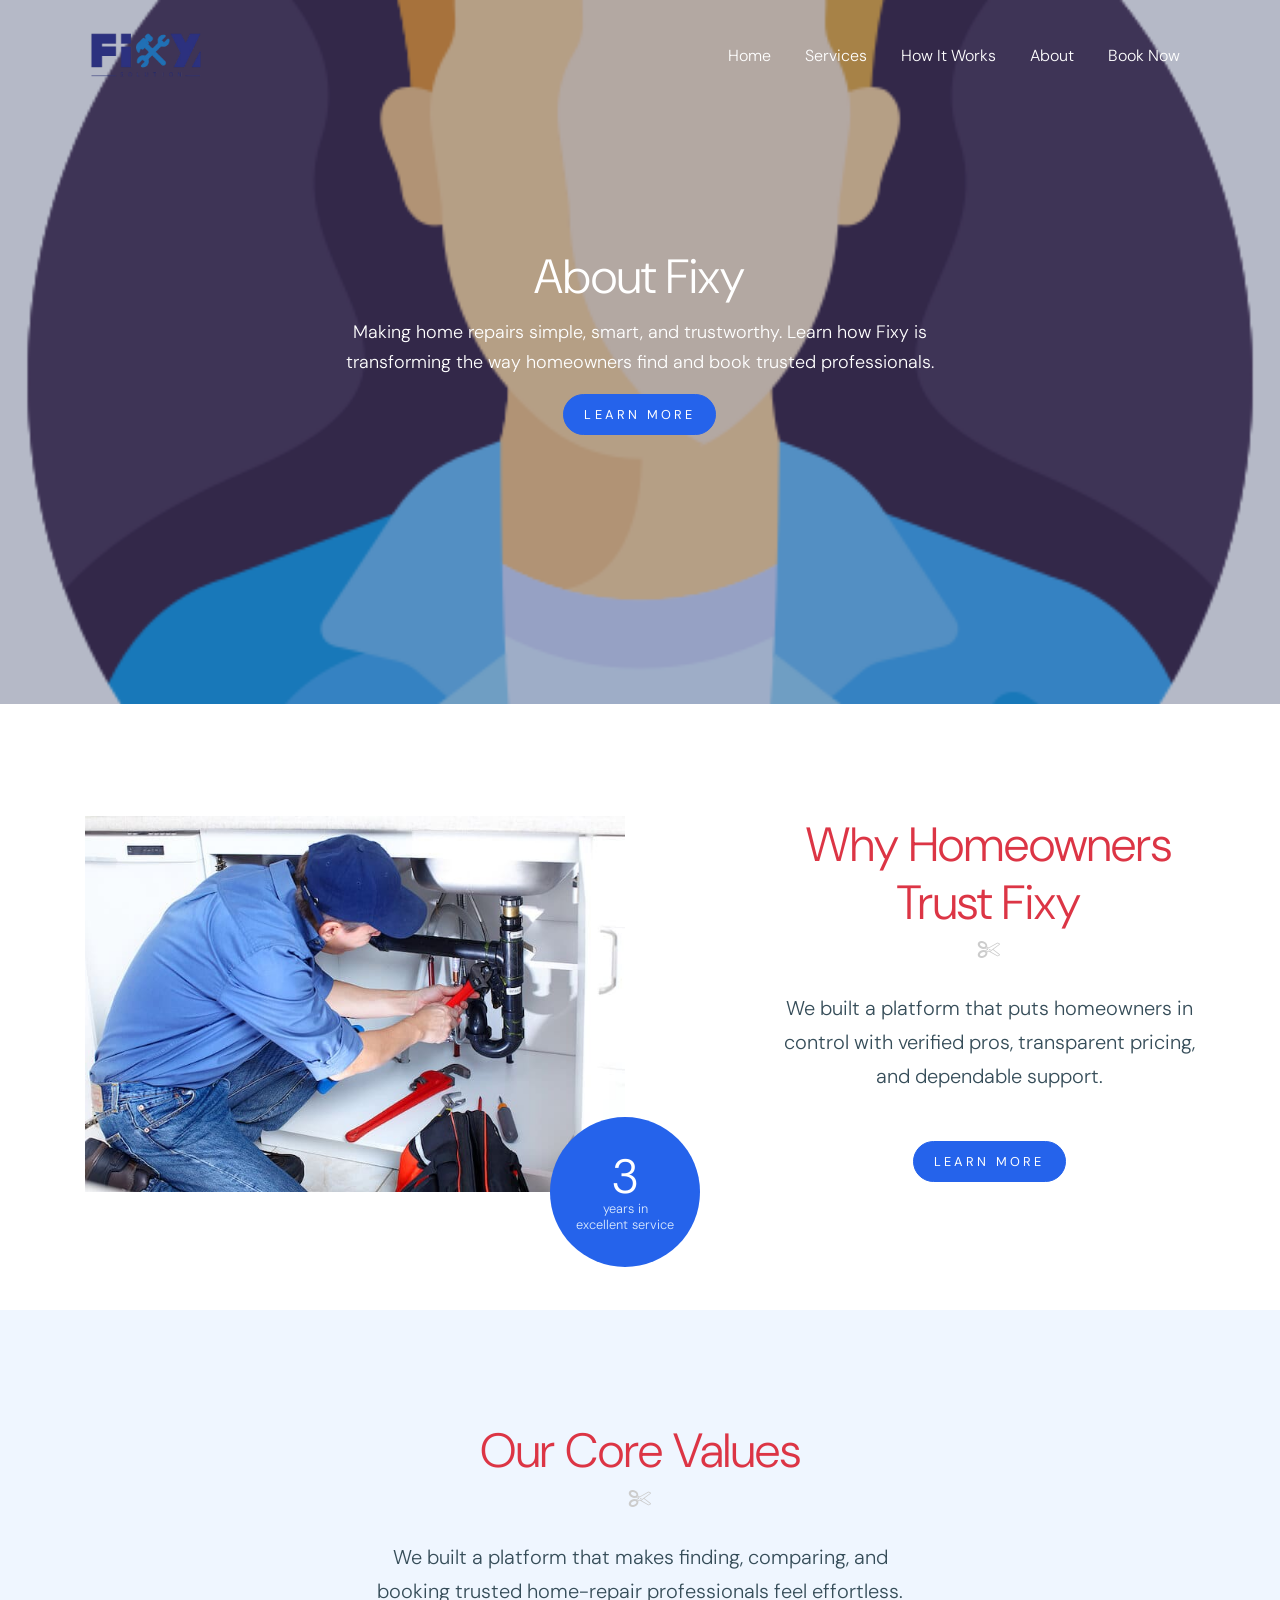
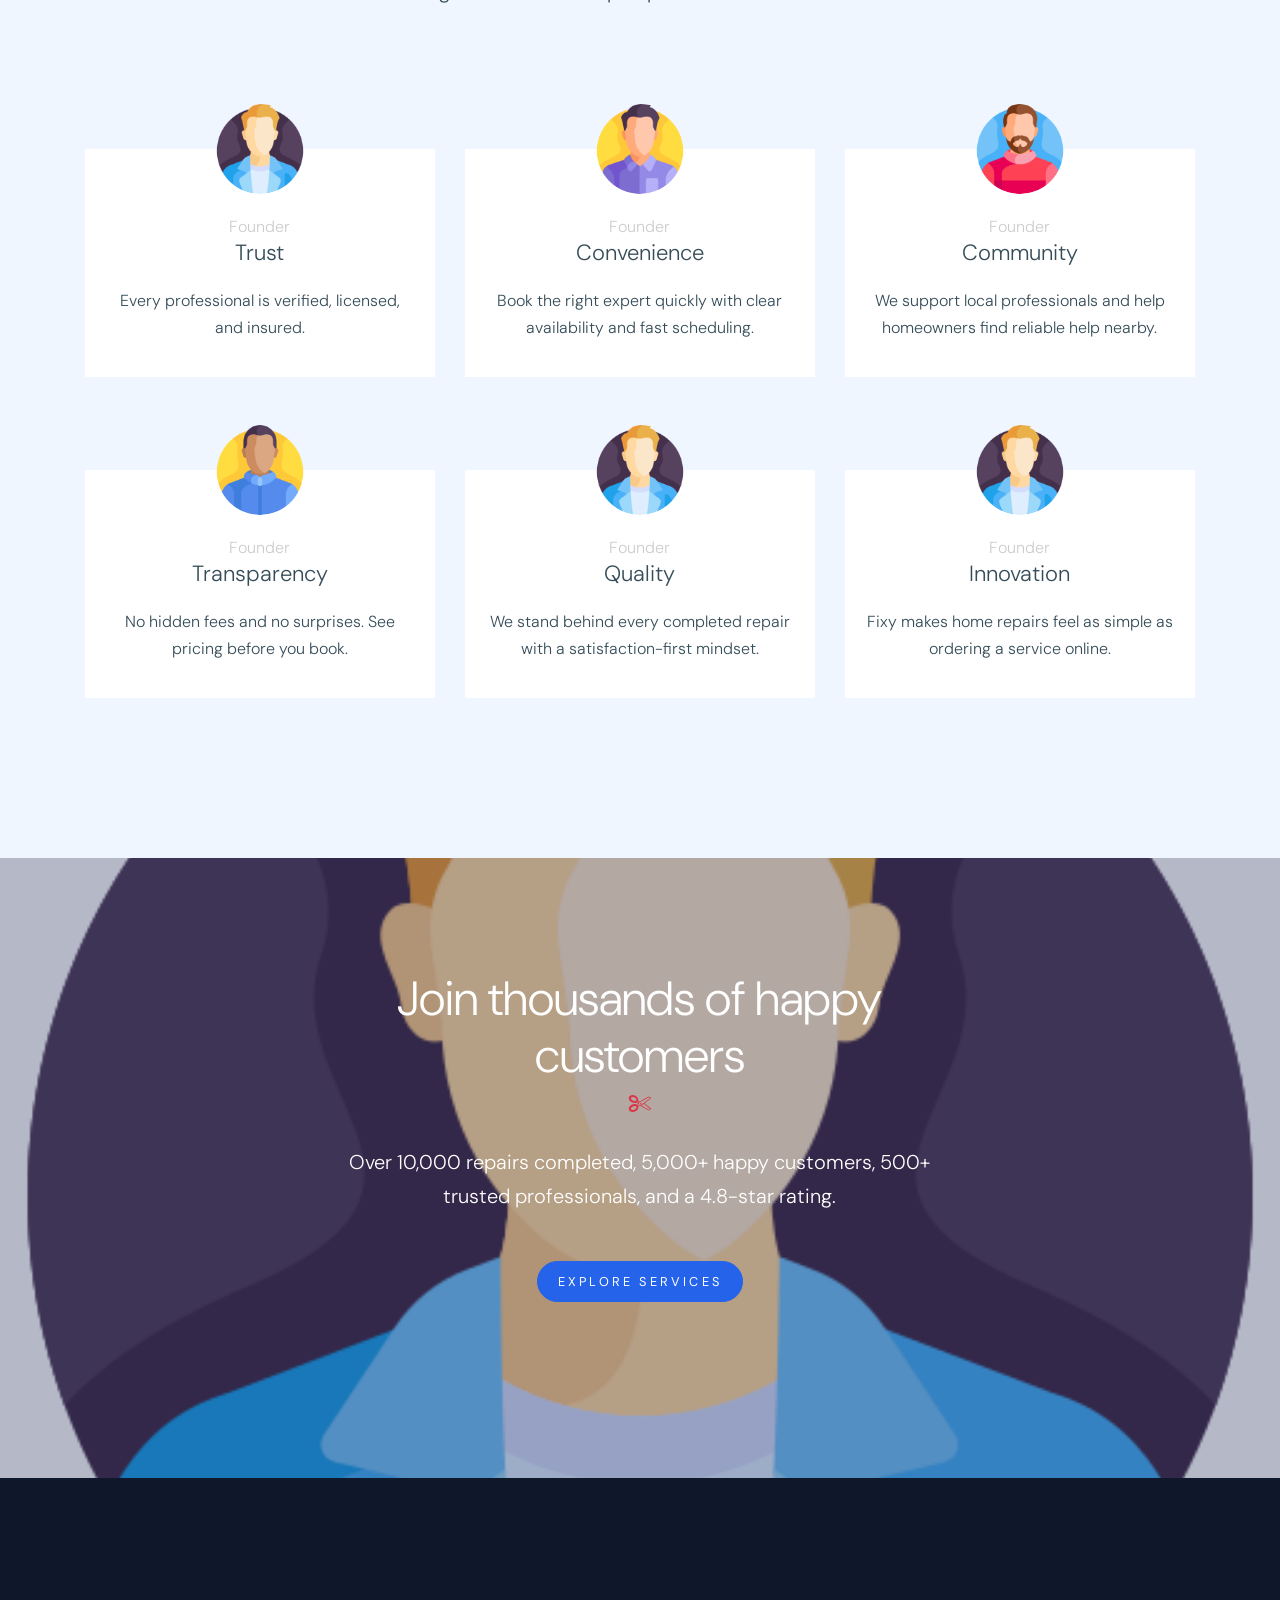
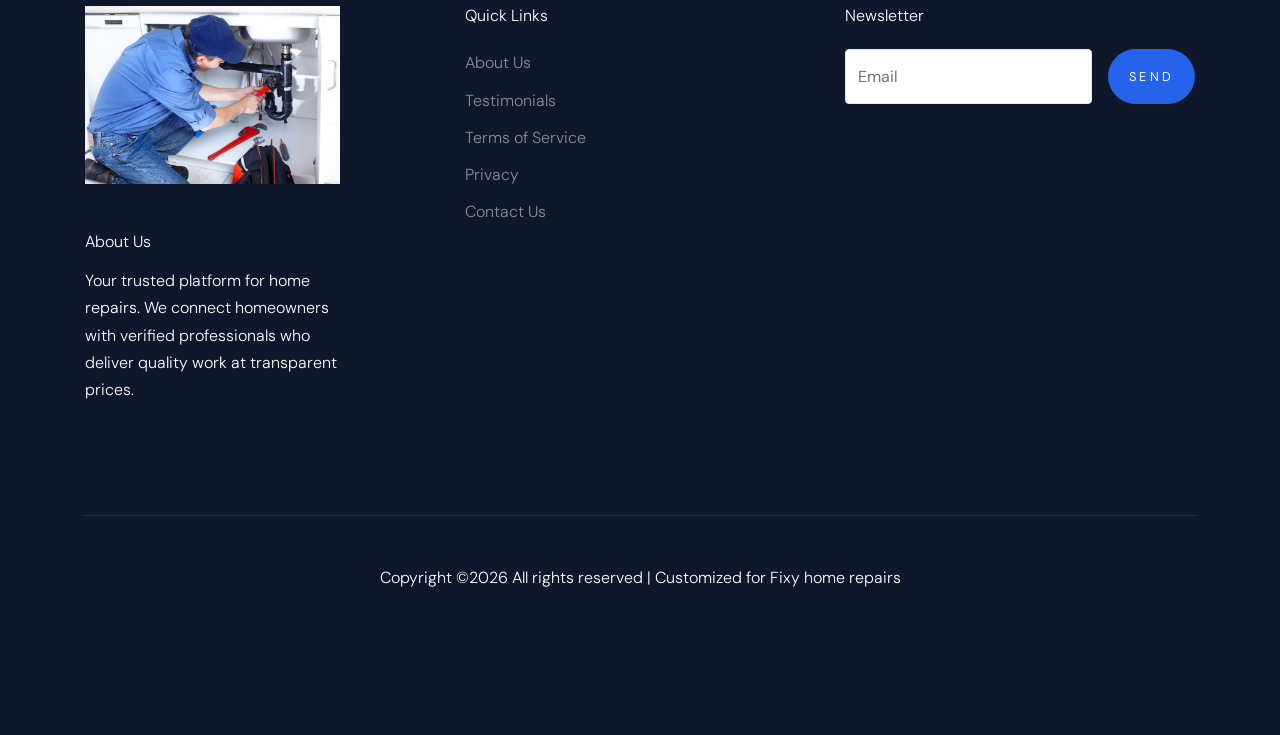
==== about.html @ fc1fbea9 "first commit" ====
<!doctype html>
<html lang="en">

  <head>
    <title>About Fixy | Home Repairs</title>
    <link rel="icon" type="image/png" href="images/favicon.png">
    <meta charset="utf-8">
    <meta name="viewport" content="width=device-width, initial-scale=1, shrink-to-fit=no">

    <link href="https://fonts.googleapis.com/css?family=DM+Sans:300,400,700&display=swap" rel="stylesheet">

    <link rel="stylesheet" href="fonts/icomoon/style.css">

    <link rel="stylesheet" href="css/bootstrap.min.css">
    <link rel="stylesheet" href="css/bootstrap-datepicker.css">
    <link rel="stylesheet" href="css/jquery.fancybox.min.css">
    <link rel="stylesheet" href="css/owl.carousel.min.css">
    <link rel="stylesheet" href="css/owl.theme.default.min.css">
    <link rel="stylesheet" href="fonts/flaticon/font/flaticon.css">
    <link rel="stylesheet" href="css/aos.css">

    <!-- MAIN CSS -->
    <link rel="stylesheet" href="css/style.css">

  
</head>

  <body data-spy="scroll" data-target=".site-navbar-target" data-offset="300">

    
    <div class="site-wrap" id="home-section">

      <div class="site-mobile-menu site-navbar-target">
        <div class="site-mobile-menu-header">
          <div class="site-mobile-menu-close mt-3">
            <span class="icon-close2 js-menu-toggle"></span>
          </div>
        </div>
        <div class="site-mobile-menu-body"></div>
      </div>



      <header class="site-navbar site-navbar-target" role="banner">

        <div class="container">
          <div class="row align-items-center position-relative">

            <div class="col-3 ">
              <div class="site-logo">
                <a href="index.html"><img src="images/fixy-logo.png" alt="Fixy Solution"></a>
              </div>
            </div>

            <div class="col-9  text-right">
              

              <span class="d-inline-block d-lg-none"><a href="#" class="text-white site-menu-toggle js-menu-toggle py-5 text-white"><span class="icon-menu h3 text-white"></span></a></span>

              

              <nav class="site-navigation text-right ml-auto d-none d-lg-block" role="navigation">
                <ul class="site-menu main-menu js-clone-nav ml-auto ">
<li><a href="index.html" class="nav-link">Home</a></li>
<li><a href="services.html" class="nav-link">Services</a></li>
<li><a href="how-it-works.html" class="nav-link">How It Works</a></li>
<li><a href="about.html" class="nav-link active">About</a></li>
<li><a href="contact.html" class="nav-link">Book Now</a></li>
</ul>
              </nav>
            </div>

            
          </div>
        </div>

      </header>

    <div class="ftco-blocks-cover-1">
      <div class="site-section-cover overlay" data-stellar-background-ratio="0.5" style="background-image: url('images/hero_1.jpg')">
        <div class="container">
          <div class="row align-items-center justify-content-center text-center">
            <div class="col-md-7">
              <h1 class="mb-3">About Fixy</h1>
              <p>Making home repairs simple, smart, and trustworthy. Learn how Fixy is transforming the way homeowners find and book trusted professionals.</p>
              <p><a href="#" class="btn btn-primary">Learn More</a></p>
            </div>
          </div>
        </div>
      </div>
    </div>

    <div class="site-section">
      <div class="container">
        <div class="row">
          <div class="col-lg-6 mb-5 mb-lg-0">
            <div class="img-years">
              <img src="images/img_1.jpg" alt="Image" class="img-fluid">
              <div class="year">
                <span>3 <span>years in <br>excellent service</span></span>
              </div>
            </div>

          </div>
          <div class="col-lg-5 ml-auto pl-lg-5 text-center">
            <h3 class="scissors text-center">Why Homeowners Trust Fixy</h3>
            <p class="mb-5 lead">We built a platform that puts homeowners in control with verified pros, transparent pricing, and dependable support.</p>
            <p><a href="#" class="btn btn-primary">Learn More</a></p>
          </div>
        </div>
      </div>
    </div>
    
    <div class="site-section bg-light">
      <div class="container">
        <div class="row justify-content-center text-center mb-5 section-2-title">
          <div class="col-md-6">
            <h3 class="scissors text-center">Our Core Values</h3>
            <p class="mb-5 lead">We built a platform that makes finding, comparing, and booking trusted home-repair professionals feel effortless.</p>
          </div>
        </div>
        <div class="row align-items-stretch">

          <div class="col-lg-4 col-md-6 mb-5">
            <div class="post-entry-1 h-100 person-1">
              
                <img src="images/person_1.jpg" alt="Image"
                 class="img-fluid">
            
              <div class="post-entry-1-contents">
                <span class="meta">Founder</span>
                <h2>Trust</h2>
                <p>Every professional is verified, licensed, and insured.</p>
              </div>
            </div>
          </div>
          <div class="col-lg-4 col-md-6 mb-5">
            <div class="post-entry-1 h-100 person-1">
              
                <img src="images/person_2.jpg" alt="Image"
                 class="img-fluid">
            
              <div class="post-entry-1-contents">
                <span class="meta">Founder</span>
                <h2>Convenience</h2>
                <p>Book the right expert quickly with clear availability and fast scheduling.</p>
              </div>
            </div>
          </div>

          <div class="col-lg-4 col-md-6 mb-5">
            <div class="post-entry-1 h-100 person-1">
              
                <img src="images/person_3.jpg" alt="Image"
                 class="img-fluid">
            
              <div class="post-entry-1-contents">
                <span class="meta">Founder</span>
                <h2>Community</h2>
                <p>We support local professionals and help homeowners find reliable help nearby.</p>
              </div>
            </div>
          </div>

          <div class="col-lg-4 col-md-6 mb-5">
            <div class="post-entry-1 h-100 person-1">
              
                <img src="images/person_4.jpg" alt="Image"
                 class="img-fluid">
            
              <div class="post-entry-1-contents">
                <span class="meta">Founder</span>
                <h2>Transparency</h2>
                <p>No hidden fees and no surprises. See pricing before you book.</p>
              </div>
            </div>
          </div>

          <div class="col-lg-4 col-md-6 mb-5">
            <div class="post-entry-1 h-100 person-1">
              
                <img src="images/person_5.jpg" alt="Image"
                 class="img-fluid">
            
              <div class="post-entry-1-contents">
                <span class="meta">Founder</span>
                <h2>Quality</h2>
                <p>We stand behind every completed repair with a satisfaction-first mindset.</p>
              </div>
            </div>
          </div>

          <div class="col-lg-4 col-md-6 mb-5">
            <div class="post-entry-1 h-100 person-1">
              
                <img src="images/person_1.jpg" alt="Image"
                 class="img-fluid">
            
              <div class="post-entry-1-contents">
                <span class="meta">Founder</span>
                <h2>Innovation</h2>
                <p>Fixy makes home repairs feel as simple as ordering a service online.</p>
              </div>
            </div>
          </div>


        </div>
      </div>
    </div>


    

    <div class="site-section section-3" data-stellar-background-ratio="0.5" style="background-image: url('images/hero_1.jpg');">
      <div class="container">
        <div class="row justify-content-center text-center">
          <div class="col-7 text-center mb-5">
            <h2 class="text-white scissors primary-color-icon text-center">Join thousands of happy customers</h2>
            <p class="lead text-white mb-5">Over 10,000 repairs completed, 5,000+ happy customers, 500+ trusted professionals, and a 4.8-star rating.</p>
            <p><a href="#" class="btn btn-primary">Explore Services</a></p>
          </div>
        </div>
      </div>
    </div>

    

    <footer class="site-footer">
      <div class="container">
        <div class="row">
          <div class="col-lg-3">
            <img src="images/img_1.jpg" alt="Image" class="img-fluid mb-5">
            <h2 class="footer-heading mb-3">About Us</h2>
                <p>Your trusted platform for home repairs. We connect homeowners with verified professionals who deliver quality work at transparent prices. </p>
          </div>
          <div class="col-lg-8 ml-auto">
            <div class="row">
              <div class="col-lg-6 ml-auto">
                <h2 class="footer-heading mb-4">Quick Links</h2>
                <ul class="list-unstyled">
                  <li><a href="#">About Us</a></li>
                  <li><a href="#">Testimonials</a></li>
                  <li><a href="#">Terms of Service</a></li>
                  <li><a href="#">Privacy</a></li>
                  <li><a href="#">Contact Us</a></li>
                </ul>
              </div>
              <div class="col-lg-6">
                <h2 class="footer-heading mb-4">Newsletter</h2>
                <form action="#" class="d-flex" class="subscribe">
                  <input type="text" class="form-control mr-3" placeholder="Email">
                  <input type="submit" value="Send" class="btn btn-primary">
                </form>
              </div>
              
            </div>
          </div>
        </div>
        <div class="row pt-5 mt-5 text-center">
          <div class="col-md-12">
            <div class="border-top pt-5">
              <p>
            <!-- Link back to Colorlib can't be removed. Template is licensed under CC BY 3.0. -->
            Copyright &copy;<script>document.write(new Date().getFullYear());</script> All rights reserved | Customized for Fixy home repairs
            <!-- Link back to Colorlib can't be removed. Template is licensed under CC BY 3.0. -->
            </p>
            </div>
          </div>

        </div>
      </div>
    </footer>

    </div>

    <script src="js/jquery-3.3.1.min.js"></script>
    <script src="js/jquery-migrate-3.0.0.js"></script>
    <script src="js/popper.min.js"></script>
    <script src="js/bootstrap.min.js"></script>
    <script src="js/owl.carousel.min.js"></script>
    <script src="js/jquery.sticky.js"></script>
    <script src="js/jquery.waypoints.min.js"></script>
    <script src="js/jquery.animateNumber.min.js"></script>
    <script src="js/jquery.fancybox.min.js"></script>
    <script src="js/jquery.stellar.min.js"></script>
    <script src="js/jquery.easing.1.3.js"></script>
    <script src="js/bootstrap-datepicker.min.js"></script>
    <script src="js/aos.js"></script>

    <script src="js/main.js"></script>

  </body>

</html>
---- fonts/icomoon/style.css ----
@font-face {
  font-family: 'icomoon';
  src:  url('fonts/icomoon.eot?10si43');
  src:  url('fonts/icomoon.eot?10si43#iefix') format('embedded-opentype'),
    url('fonts/icomoon.ttf?10si43') format('truetype'),
    url('fonts/icomoon.woff?10si43') format('woff'),
    url('fonts/icomoon.svg?10si43#icomoon') format('svg');
  font-weight: normal;
  font-style: normal;
}

[class^="icon-"], [class*=" icon-"] {
  /* use !important to prevent issues with browser extensions that change fonts */
  font-family: 'icomoon' !important;
  speak: none;
  font-style: normal;
  font-weight: normal;
  font-variant: normal;
  text-transform: none;
  line-height: 1;

  /* Better Font Rendering =========== */
  -webkit-font-smoothing: antialiased;
  -moz-osx-font-smoothing: grayscale;
}

.icon-asterisk:before {
  content: "\f069";
}
.icon-plus:before {
  content: "\f067";
}
.icon-question:before {
  content: "\f128";
}
.icon-minus:before {
  content: "\f068";
}
.icon-glass:before {
  content: "\f000";
}
.icon-music:before {
  content: "\f001";
}
.icon-search:before {
  content: "\f002";
}
.icon-envelope-o:before {
  content: "\f003";
}
.icon-heart:before {
  content: "\f004";
}
.icon-star:before {
  content: "\f005";
}
.icon-star-o:before {
  content: "\f006";
}
.icon-user:before {
  content: "\f007";
}
.icon-film:before {
  content: "\f008";
}
.icon-th-large:before {
  content: "\f009";
}
.icon-th:before {
  content: "\f00a";
}
.icon-th-list:before {
  content: "\f00b";
}
.icon-check:before {
  content: "\f00c";
}
.icon-close:before {
  content: "\f00d";
}
.icon-remove:before {
  content: "\f00d";
}
.icon-times:before {
  content: "\f00d";
}
.icon-search-plus:before {
  content: "\f00e";
}
.icon-search-minus:before {
  content: "\f010";
}
.icon-power-off:before {
  content: "\f011";
}
.icon-signal:before {
  content: "\f012";
}
.icon-cog:before {
  content: "\f013";
}
.icon-gear:before {
  content: "\f013";
}
.icon-trash-o:before {
  content: "\f014";
}
.icon-home:before {
  content: "\f015";
}
.icon-file-o:before {
  content: "\f016";
}
.icon-clock-o:before {
  content: "\f017";
}
.icon-road:before {
  content: "\f018";
}
.icon-download:before {
  content: "\f019";
}
.icon-arrow-circle-o-down:before {
  content: "\f01a";
}
.icon-arrow-circle-o-up:before {
  content: "\f01b";
}
.icon-inbox:before {
  content: "\f01c";
}
.icon-play-circle-o:before {
  content: "\f01d";
}
.icon-repeat:before {
  content: "\f01e";
}
.icon-rotate-right:before {
  content: "\f01e";
}
.icon-refresh:before {
  content: "\f021";
}
.icon-list-alt:before {
  content: "\f022";
}
.icon-lock:before {
  content: "\f023";
}
.icon-flag:before {
  content: "\f024";
}
.icon-headphones:before {
  content: "\f025";
}
.icon-volume-off:before {
  content: "\f026";
}
.icon-volume-down:before {
  content: "\f027";
}
.icon-volume-up:before {
  content: "\f028";
}
.icon-qrcode:before {
  content: "\f029";
}
.icon-barcode:before {
  content: "\f02a";
}
.icon-tag:before {
  content: "\f02b";
}
.icon-tags:before {
  content: "\f02c";
}
.icon-book:before {
  content: "\f02d";
}
.icon-bookmark:before {
  content: "\f02e";
}
.icon-print:before {
  content: "\f02f";
}
.icon-camera:before {
  content: "\f030";
}
.icon-font:before {
  content: "\f031";
}
.icon-bold:before {
  content: "\f032";
}
.icon-italic:before {
  content: "\f033";
}
.icon-text-height:before {
  content: "\f034";
}
.icon-text-width:before {
  content: "\f035";
}
.icon-align-left:before {
  content: "\f036";
}
.icon-align-center:before {
  content: "\f037";
}
.icon-align-right:before {
  content: "\f038";
}
.icon-align-justify:before {
  content: "\f039";
}
.icon-list:before {
  content: "\f03a";
}
.icon-dedent:before {
  content: "\f03b";
}
.icon-outdent:before {
  content: "\f03b";
}
.icon-indent:before {
  content: "\f03c";
}
.icon-video-camera:before {
  content: "\f03d";
}
.icon-image:before {
  content: "\f03e";
}
.icon-photo:before {
  content: "\f03e";
}
.icon-picture-o:before {
  content: "\f03e";
}
.icon-pencil:before {
  content: "\f040";
}
.icon-map-marker:before {
  content: "\f041";
}
.icon-adjust:before {
  content: "\f042";
}
.icon-tint:before {
  content: "\f043";
}
.icon-edit:before {
  content: "\f044";
}
.icon-pencil-square-o:before {
  content: "\f044";
}
.icon-share-square-o:before {
  content: "\f045";
}
.icon-check-square-o:before {
  content: "\f046";
}
.icon-arrows:before {
  content: "\f047";
}
.icon-step-backward:before {
  content: "\f048";
}
.icon-fast-backward:before {
  content: "\f049";
}
.icon-backward:before {
  content: "\f04a";
}
.icon-play:before {
  content: "\f04b";
}
.icon-pause:before {
  content: "\f04c";
}
.icon-stop:before {
  content: "\f04d";
}
.icon-forward:before {
  content: "\f04e";
}
.icon-fast-forward:before {
  content: "\f050";
}
.icon-step-forward:before {
  content: "\f051";
}
.icon-eject:before {
  content: "\f052";
}
.icon-chevron-left:before {
  content: "\f053";
}
.icon-chevron-right:before {
  content: "\f054";
}
.icon-plus-circle:before {
  content: "\f055";
}
.icon-minus-circle:before {
  content: "\f056";
}
.icon-times-circle:before {
  content: "\f057";
}
.icon-check-circle:before {
  content: "\f058";
}
.icon-question-circle:before {
  content: "\f059";
}
.icon-info-circle:before {
  content: "\f05a";
}
.icon-crosshairs:before {
  content: "\f05b";
}
.icon-times-circle-o:before {
  content: "\f05c";
}
.icon-check-circle-o:before {
  content: "\f05d";
}
.icon-ban:before {
  content: "\f05e";
}
.icon-arrow-left:before {
  content: "\f060";
}
.icon-arrow-right:before {
  content: "\f061";
}
.icon-arrow-up:before {
  content: "\f062";
}
.icon-arrow-down:before {
  content: "\f063";
}
.icon-mail-forward:before {
  content: "\f064";
}
.icon-share:before {
  content: "\f064";
}
.icon-expand:before {
  content: "\f065";
}
.icon-compress:before {
  content: "\f066";
}
.icon-exclamation-circle:before {
  content: "\f06a";
}
.icon-gift:before {
  content: "\f06b";
}
.icon-leaf:before {
  content: "\f06c";
}
.icon-fire:before {
  content: "\f06d";
}
.icon-eye:before {
  content: "\f06e";
}
.icon-eye-slash:before {
  content: "\f070";
}
.icon-exclamation-triangle:before {
  content: "\f071";
}
.icon-warning:before {
  content: "\f071";
}
.icon-plane:before {
  content: "\f072";
}
.icon-calendar:before {
  content: "\f073";
}
.icon-random:before {
  content: "\f074";
}
.icon-comment:before {
  content: "\f075";
}
.icon-magnet:before {
  content: "\f076";
}
.icon-chevron-up:before {
  content: "\f077";
}
.icon-chevron-down:before {
  content: "\f078";
}
.icon-retweet:before {
  content: "\f079";
}
.icon-shopping-cart:before {
  content: "\f07a";
}
.icon-folder:before {
  content: "\f07b";
}
.icon-folder-open:before {
  content: "\f07c";
}
.icon-arrows-v:before {
  content: "\f07d";
}
.icon-arrows-h:before {
  content: "\f07e";
}
.icon-bar-chart:before {
  content: "\f080";
}
.icon-bar-chart-o:before {
  content: "\f080";
}
.icon-twitter-square:before {
  content: "\f081";
}
.icon-facebook-square:before {
  content: "\f082";
}
.icon-camera-retro:before {
  content: "\f083";
}
.icon-key:before {
  content: "\f084";
}
.icon-cogs:before {
  content: "\f085";
}
.icon-gears:before {
  content: "\f085";
}
.icon-comments:before {
  content: "\f086";
}
.icon-thumbs-o-up:before {
  content: "\f087";
}
.icon-thumbs-o-down:before {
  content: "\f088";
}
.icon-star-half:before {
  content: "\f089";
}
.icon-heart-o:before {
  content: "\f08a";
}
.icon-sign-out:before {
  content: "\f08b";
}
.icon-linkedin-square:before {
  content: "\f08c";
}
.icon-thumb-tack:before {
  content: "\f08d";
}
.icon-external-link:before {
  content: "\f08e";
}
.icon-sign-in:before {
  content: "\f090";
}
.icon-trophy:before {
  content: "\f091";
}
.icon-github-square:before {
  content: "\f092";
}
.icon-upload:before {
  content: "\f093";
}
.icon-lemon-o:before {
  content: "\f094";
}
.icon-phone:before {
  content: "\f095";
}
.icon-square-o:before {
  content: "\f096";
}
.icon-bookmark-o:before {
  content: "\f097";
}
.icon-phone-square:before {
  content: "\f098";
}
.icon-twitter:before {
  content: "\f099";
}
.icon-facebook:before {
  content: "\f09a";
}
.icon-facebook-f:before {
  content: "\f09a";
}
.icon-github:before {
  content: "\f09b";
}
.icon-unlock:before {
  content: "\f09c";
}
.icon-credit-card:before {
  content: "\f09d";
}
.icon-feed:before {
  content: "\f09e";
}
.icon-rss:before {
  content: "\f09e";
}
.icon-hdd-o:before {
  content: "\f0a0";
}
.icon-bullhorn:before {
  content: "\f0a1";
}
.icon-bell-o:before {
  content: "\f0a2";
}
.icon-certificate:before {
  content: "\f0a3";
}
.icon-hand-o-right:before {
  content: "\f0a4";
}
.icon-hand-o-left:before {
  content: "\f0a5";
}
.icon-hand-o-up:before {
  content: "\f0a6";
}
.icon-hand-o-down:before {
  content: "\f0a7";
}
.icon-arrow-circle-left:before {
  content: "\f0a8";
}
.icon-arrow-circle-right:before {
  content: "\f0a9";
}
.icon-arrow-circle-up:before {
  content: "\f0aa";
}
.icon-arrow-circle-down:before {
  content: "\f0ab";
}
.icon-globe:before {
  content: "\f0ac";
}
.icon-wrench:before {
  content: "\f0ad";
}
.icon-tasks:before {
  content: "\f0ae";
}
.icon-filter:before {
  content: "\f0b0";
}
.icon-briefcase:before {
  content: "\f0b1";
}
.icon-arrows-alt:before {
  content: "\f0b2";
}
.icon-group:before {
  content: "\f0c0";
}
.icon-users:before {
  content: "\f0c0";
}
.icon-chain:before {
  content: "\f0c1";
}
.icon-link:before {
  content: "\f0c1";
}
.icon-cloud:before {
  content: "\f0c2";
}
.icon-flask:before {
  content: "\f0c3";
}
.icon-cut:before {
  content: "\f0c4";
}
.icon-scissors:before {
  content: "\f0c4";
}
.icon-copy:before {
  content: "\f0c5";
}
.icon-files-o:before {
  content: "\f0c5";
}
.icon-paperclip:before {
  content: "\f0c6";
}
.icon-floppy-o:before {
  content: "\f0c7";
}
.icon-save:before {
  content: "\f0c7";
}
.icon-square:before {
  content: "\f0c8";
}
.icon-bars:before {
  content: "\f0c9";
}
.icon-navicon:before {
  content: "\f0c9";
}
.icon-reorder:before {
  content: "\f0c9";
}
.icon-list-ul:before {
  content: "\f0ca";
}
.icon-list-ol:before {
  content: "\f0cb";
}
.icon-strikethrough:before {
  content: "\f0cc";
}
.icon-underline:before {
  content: "\f0cd";
}
.icon-table:before {
  content: "\f0ce";
}
.icon-magic:before {
  content: "\f0d0";
}
.icon-truck:before {
  content: "\f0d1";
}
.icon-pinterest:before {
  content: "\f0d2";
}
.icon-pinterest-square:before {
  content: "\f0d3";
}
.icon-google-plus-square:before {
  content: "\f0d4";
}
.icon-google-plus:before {
  content: "\f0d5";
}
.icon-money:before {
  content: "\f0d6";
}
.icon-caret-down:before {
  content: "\f0d7";
}
.icon-caret-up:before {
  content: "\f0d8";
}
.icon-caret-left:before {
  content: "\f0d9";
}
.icon-caret-right:before {
  content: "\f0da";
}
.icon-columns:before {
  content: "\f0db";
}
.icon-sort:before {
  content: "\f0dc";
}
.icon-unsorted:before {
  content: "\f0dc";
}
.icon-sort-desc:before {
  content: "\f0dd";
}
.icon-sort-down:before {
  content: "\f0dd";
}
.icon-sort-asc:before {
  content: "\f0de";
}
.icon-sort-up:before {
  content: "\f0de";
}
.icon-envelope:before {
  content: "\f0e0";
}
.icon-linkedin:before {
  content: "\f0e1";
}
.icon-rotate-left:before {
  content: "\f0e2";
}
.icon-undo:before {
  content: "\f0e2";
}
.icon-gavel:before {
  content: "\f0e3";
}
.icon-legal:before {
  content: "\f0e3";
}
.icon-dashboard:before {
  content: "\f0e4";
}
.icon-tachometer:before {
  content: "\f0e4";
}
.icon-comment-o:before {
  content: "\f0e5";
}
.icon-comments-o:before {
  content: "\f0e6";
}
.icon-bolt:before {
  content: "\f0e7";
}
.icon-flash:before {
  content: "\f0e7";
}
.icon-sitemap:before {
  content: "\f0e8";
}
.icon-umbrella:before {
  content: "\f0e9";
}
.icon-clipboard:before {
  content: "\f0ea";
}
.icon-paste:before {
  content: "\f0ea";
}
.icon-lightbulb-o:before {
  content: "\f0eb";
}
.icon-exchange:before {
  content: "\f0ec";
}
.icon-cloud-download:before {
  content: "\f0ed";
}
.icon-cloud-upload:before {
  content: "\f0ee";
}
.icon-user-md:before {
  content: "\f0f0";
}
.icon-stethoscope:before {
  content: "\f0f1";
}
.icon-suitcase:before {
  content: "\f0f2";
}
.icon-bell:before {
  content: "\f0f3";
}
.icon-coffee:before {
  content: "\f0f4";
}
.icon-cutlery:before {
  content: "\f0f5";
}
.icon-file-text-o:before {
  content: "\f0f6";
}
.icon-building-o:before {
  content: "\f0f7";
}
.icon-hospital-o:before {
  content: "\f0f8";
}
.icon-ambulance:before {
  content: "\f0f9";
}
.icon-medkit:before {
  content: "\f0fa";
}
.icon-fighter-jet:before {
  content: "\f0fb";
}
.icon-beer:before {
  content: "\f0fc";
}
.icon-h-square:before {
  content: "\f0fd";
}
.icon-plus-square:before {
  content: "\f0fe";
}
.icon-angle-double-left:before {
  content: "\f100";
}
.icon-angle-double-right:before {
  content: "\f101";
}
.icon-angle-double-up:before {
  content: "\f102";
}
.icon-angle-double-down:before {
  content: "\f103";
}
.icon-angle-left:before {
  content: "\f104";
}
.icon-angle-right:before {
  content: "\f105";
}
.icon-angle-up:before {
  content: "\f106";
}
.icon-angle-down:before {
  content: "\f107";
}
.icon-desktop:before {
  content: "\f108";
}
.icon-laptop:before {
  content: "\f109";
}
.icon-tablet:before {
  content: "\f10a";
}
.icon-mobile:before {
  content: "\f10b";
}
.icon-mobile-phone:before {
  content: "\f10b";
}
.icon-circle-o:before {
  content: "\f10c";
}
.icon-quote-left:before {
  content: "\f10d";
}
.icon-quote-right:before {
  content: "\f10e";
}
.icon-spinner:before {
  content: "\f110";
}
.icon-circle:before {
  content: "\f111";
}
.icon-mail-reply:before {
  content: "\f112";
}
.icon-reply:before {
  content: "\f112";
}
.icon-github-alt:before {
  content: "\f113";
}
.icon-folder-o:before {
  content: "\f114";
}
.icon-folder-open-o:before {
  content: "\f115";
}
.icon-smile-o:before {
  content: "\f118";
}
.icon-frown-o:before {
  content: "\f119";
}
.icon-meh-o:before {
  content: "\f11a";
}
.icon-gamepad:before {
  content: "\f11b";
}
.icon-keyboard-o:before {
  content: "\f11c";
}
.icon-flag-o:before {
  content: "\f11d";
}
.icon-flag-checkered:before {
  content: "\f11e";
}
.icon-terminal:before {
  content: "\f120";
}
.icon-code:before {
  content: "\f121";
}
.icon-mail-reply-all:before {
  content: "\f122";
}
.icon-reply-all:before {
  content: "\f122";
}
.icon-star-half-empty:before {
  content: "\f123";
}
.icon-star-half-full:before {
  content: "\f123";
}
.icon-star-half-o:before {
  content: "\f123";
}
.icon-location-arrow:before {
  content: "\f124";
}
.icon-crop:before {
  content: "\f125";
}
.icon-code-fork:before {
  content: "\f126";
}
.icon-chain-broken:before {
  content: "\f127";
}
.icon-unlink:before {
  content: "\f127";
}
.icon-info:before {
  content: "\f129";
}
.icon-exclamation:before {
  content: "\f12a";
}
.icon-superscript:before {
  content: "\f12b";
}
.icon-subscript:before {
  content: "\f12c";
}
.icon-eraser:before {
  content: "\f12d";
}
.icon-puzzle-piece:before {
  content: "\f12e";
}
.icon-microphone:before {
  content: "\f130";
}
.icon-microphone-slash:before {
  content: "\f131";
}
.icon-shield:before {
  content: "\f132";
}
.icon-calendar-o:before {
  content: "\f133";
}
.icon-fire-extinguisher:before {
  content: "\f134";
}
.icon-rocket:before {
  content: "\f135";
}
.icon-maxcdn:before {
  content: "\f136";
}
.icon-chevron-circle-left:before {
  content: "\f137";
}
.icon-chevron-circle-right:before {
  content: "\f138";
}
.icon-chevron-circle-up:before {
  content: "\f139";
}
.icon-chevron-circle-down:before {
  content: "\f13a";
}
.icon-html5:before {
  content: "\f13b";
}
.icon-css3:before {
  content: "\f13c";
}
.icon-anchor:before {
  content: "\f13d";
}
.icon-unlock-alt:before {
  content: "\f13e";
}
.icon-bullseye:before {
  content: "\f140";
}
.icon-ellipsis-h:before {
  content: "\f141";
}
.icon-ellipsis-v:before {
  content: "\f142";
}
.icon-rss-square:before {
  content: "\f143";
}
.icon-play-circle:before {
  content: "\f144";
}
.icon-ticket:before {
  content: "\f145";
}
.icon-minus-square:before {
  content: "\f146";
}
.icon-minus-square-o:before {
  content: "\f147";
}
.icon-level-up:before {
  content: "\f148";
}
.icon-level-down:before {
  content: "\f149";
}
.icon-check-square:before {
  content: "\f14a";
}
.icon-pencil-square:before {
  content: "\f14b";
}
.icon-external-link-square:before {
  content: "\f14c";
}
.icon-share-square:before {
  content: "\f14d";
}
.icon-compass:before {
  content: "\f14e";
}
.icon-caret-square-o-down:before {
  content: "\f150";
}
.icon-toggle-down:before {
  content: "\f150";
}
.icon-caret-square-o-up:before {
  content: "\f151";
}
.icon-toggle-up:before {
  content: "\f151";
}
.icon-caret-square-o-right:before {
  content: "\f152";
}
.icon-toggle-right:before {
  content: "\f152";
}
.icon-eur:before {
  content: "\f153";
}
.icon-euro:before {
  content: "\f153";
}
.icon-gbp:before {
  content: "\f154";
}
.icon-dollar:before {
  content: "\f155";
}
.icon-usd:before {
  content: "\f155";
}
.icon-inr:before {
  content: "\f156";
}
.icon-rupee:before {
  content: "\f156";
}
.icon-cny:before {
  content: "\f157";
}
.icon-jpy:before {
  content: "\f157";
}
.icon-rmb:before {
  content: "\f157";
}
.icon-yen:before {
  content: "\f157";
}
.icon-rouble:before {
  content: "\f158";
}
.icon-rub:before {
  content: "\f158";
}
.icon-ruble:before {
  content: "\f158";
}
.icon-krw:before {
  content: "\f159";
}
.icon-won:before {
  content: "\f159";
}
.icon-bitcoin:before {
  content: "\f15a";
}
.icon-btc:before {
  content: "\f15a";
}
.icon-file:before {
  content: "\f15b";
}
.icon-file-text:before {
  content: "\f15c";
}
.icon-sort-alpha-asc:before {
  content: "\f15d";
}
.icon-sort-alpha-desc:before {
  content: "\f15e";
}
.icon-sort-amount-asc:before {
  content: "\f160";
}
.icon-sort-amount-desc:before {
  content: "\f161";
}
.icon-sort-numeric-asc:before {
  content: "\f162";
}
.icon-sort-numeric-desc:before {
  content: "\f163";
}
.icon-thumbs-up:before {
  content: "\f164";
}
.icon-thumbs-down:before {
  content: "\f165";
}
.icon-youtube-square:before {
  content: "\f166";
}
.icon-youtube:before {
  content: "\f167";
}
.icon-xing:before {
  content: "\f168";
}
.icon-xing-square:before {
  content: "\f169";
}
.icon-youtube-play:before {
  content: "\f16a";
}
.icon-dropbox:before {
  content: "\f16b";
}
.icon-stack-overflow:before {
  content: "\f16c";
}
.icon-instagram:before {
  content: "\f16d";
}
.icon-flickr:before {
  content: "\f16e";
}
.icon-adn:before {
  content: "\f170";
}
.icon-bitbucket:before {
  content: "\f171";
}
.icon-bitbucket-square:before {
  content: "\f172";
}
.icon-tumblr:before {
  content: "\f173";
}
.icon-tumblr-square:before {
  content: "\f174";
}
.icon-long-arrow-down:before {
  content: "\f175";
}
.icon-long-arrow-up:before {
  content: "\f176";
}
.icon-long-arrow-left:before {
  content: "\f177";
}
.icon-long-arrow-right:before {
  content: "\f178";
}
.icon-apple:before {
  content: "\f179";
}
.icon-windows:before {
  content: "\f17a";
}
.icon-android:before {
  content: "\f17b";
}
.icon-linux:before {
  content: "\f17c";
}
.icon-dribbble:before {
  content: "\f17d";
}
.icon-skype:before {
  content: "\f17e";
}
.icon-foursquare:before {
  content: "\f180";
}
.icon-trello:before {
  content: "\f181";
}
.icon-female:before {
  content: "\f182";
}
.icon-male:before {
  content: "\f183";
}
.icon-gittip:before {
  content: "\f184";
}
.icon-gratipay:before {
  content: "\f184";
}
.icon-sun-o:before {
  content: "\f185";
}
.icon-moon-o:before {
  content: "\f186";
}
.icon-archive:before {
  content: "\f187";
}
.icon-bug:before {
  content: "\f188";
}
.icon-vk:before {
  content: "\f189";
}
.icon-weibo:before {
  content: "\f18a";
}
.icon-renren:before {
  content: "\f18b";
}
.icon-pagelines:before {
  content: "\f18c";
}
.icon-stack-exchange:before {
  content: "\f18d";
}
.icon-arrow-circle-o-right:before {
  content: "\f18e";
}
.icon-arrow-circle-o-left:before {
  content: "\f190";
}
.icon-caret-square-o-left:before {
  content: "\f191";
}
.icon-toggle-left:before {
  content: "\f191";
}
.icon-dot-circle-o:before {
  content: "\f192";
}
.icon-wheelchair:before {
  content: "\f193";
}
.icon-vimeo-square:before {
  content: "\f194";
}
.icon-try:before {
  content: "\f195";
}
.icon-turkish-lira:before {
  content: "\f195";
}
.icon-plus-square-o:before {
  content: "\f196";
}
.icon-space-shuttle:before {
  content: "\f197";
}
.icon-slack:before {
  content: "\f198";
}
.icon-envelope-square:before {
  content: "\f199";
}
.icon-wordpress:before {
  content: "\f19a";
}
.icon-openid:before {
  content: "\f19b";
}
.icon-bank:before {
  content: "\f19c";
}
.icon-institution:before {
  content: "\f19c";
}
.icon-university:before {
  content: "\f19c";
}
.icon-graduation-cap:before {
  content: "\f19d";
}
.icon-mortar-board:before {
  content: "\f19d";
}
.icon-yahoo:before {
  content: "\f19e";
}
.icon-google:before {
  content: "\f1a0";
}
.icon-reddit:before {
  content: "\f1a1";
}
.icon-reddit-square:before {
  content: "\f1a2";
}
.icon-stumbleupon-circle:before {
  content: "\f1a3";
}
.icon-stumbleupon:before {
  content: "\f1a4";
}
.icon-delicious:before {
  content: "\f1a5";
}
.icon-digg:before {
  content: "\f1a6";
}
.icon-pied-piper-pp:before {
  content: "\f1a7";
}
.icon-pied-piper-alt:before {
  content: "\f1a8";
}
.icon-drupal:before {
  content: "\f1a9";
}
.icon-joomla:before {
  content: "\f1aa";
}
.icon-language:before {
  content: "\f1ab";
}
.icon-fax:before {
  content: "\f1ac";
}
.icon-building:before {
  content: "\f1ad";
}
.icon-child:before {
  content: "\f1ae";
}
.icon-paw:before {
  content: "\f1b0";
}
.icon-spoon:before {
  content: "\f1b1";
}
.icon-cube:before {
  content: "\f1b2";
}
.icon-cubes:before {
  content: "\f1b3";
}
.icon-behance:before {
  content: "\f1b4";
}
.icon-behance-square:before {
  content: "\f1b5";
}
.icon-steam:before {
  content: "\f1b6";
}
.icon-steam-square:before {
  content: "\f1b7";
}
.icon-recycle:before {
  content: "\f1b8";
}
.icon-automobile:before {
  content: "\f1b9";
}
.icon-car:before {
  content: "\f1b9";
}
.icon-cab:before {
  content: "\f1ba";
}
.icon-taxi:before {
  content: "\f1ba";
}
.icon-tree:before {
  content: "\f1bb";
}
.icon-spotify:before {
  content: "\f1bc";
}
.icon-deviantart:before {
  content: "\f1bd";
}
.icon-soundcloud:before {
  content: "\f1be";
}
.icon-database:before {
  content: "\f1c0";
}
.icon-file-pdf-o:before {
  content: "\f1c1";
}
.icon-file-word-o:before {
  content: "\f1c2";
}
.icon-file-excel-o:before {
  content: "\f1c3";
}
.icon-file-powerpoint-o:before {
  content: "\f1c4";
}
.icon-file-image-o:before {
  content: "\f1c5";
}
.icon-file-photo-o:before {
  content: "\f1c5";
}
.icon-file-picture-o:before {
  content: "\f1c5";
}
.icon-file-archive-o:before {
  content: "\f1c6";
}
.icon-file-zip-o:before {
  content: "\f1c6";
}
.icon-file-audio-o:before {
  content: "\f1c7";
}
.icon-file-sound-o:before {
  content: "\f1c7";
}
.icon-file-movie-o:before {
  content: "\f1c8";
}
.icon-file-video-o:before {
  content: "\f1c8";
}
.icon-file-code-o:before {
  content: "\f1c9";
}
.icon-vine:before {
  content: "\f1ca";
}
.icon-codepen:before {
  content: "\f1cb";
}
.icon-jsfiddle:before {
  content: "\f1cc";
}
.icon-life-bouy:before {
  content: "\f1cd";
}
.icon-life-buoy:before {
  content: "\f1cd";
}
.icon-life-ring:before {
  content: "\f1cd";
}
.icon-life-saver:before {
  content: "\f1cd";
}
.icon-support:before {
  content: "\f1cd";
}
.icon-circle-o-notch:before {
  content: "\f1ce";
}
.icon-ra:before {
  content: "\f1d0";
}
.icon-rebel:before {
  content: "\f1d0";
}
.icon-resistance:before {
  content: "\f1d0";
}
.icon-empire:before {
  content: "\f1d1";
}
.icon-ge:before {
  content: "\f1d1";
}
.icon-git-square:before {
  content: "\f1d2";
}
.icon-git:before {
  content: "\f1d3";
}
.icon-hacker-news:before {
  content: "\f1d4";
}
.icon-y-combinator-square:before {
  content: "\f1d4";
}
.icon-yc-square:before {
  content: "\f1d4";
}
.icon-tencent-weibo:before {
  content: "\f1d5";
}
.icon-qq:before {
  content: "\f1d6";
}
.icon-wechat:before {
  content: "\f1d7";
}
.icon-weixin:before {
  content: "\f1d7";
}
.icon-paper-plane:before {
  content: "\f1d8";
}
.icon-send:before {
  content: "\f1d8";
}
.icon-paper-plane-o:before {
  content: "\f1d9";
}
.icon-send-o:before {
  content: "\f1d9";
}
.icon-history:before {
  content: "\f1da";
}
.icon-circle-thin:before {
  content: "\f1db";
}
.icon-header:before {
  content: "\f1dc";
}
.icon-paragraph:before {
  content: "\f1dd";
}
.icon-sliders:before {
  content: "\f1de";
}
.icon-share-alt:before {
  content: "\f1e0";
}
.icon-share-alt-square:before {
  content: "\f1e1";
}
.icon-bomb:before {
  content: "\f1e2";
}
.icon-futbol-o:before {
  content: "\f1e3";
}
.icon-soccer-ball-o:before {
  content: "\f1e3";
}
.icon-tty:before {
  content: "\f1e4";
}
.icon-binoculars:before {
  content: "\f1e5";
}
.icon-plug:before {
  content: "\f1e6";
}
.icon-slideshare:before {
  content: "\f1e7";
}
.icon-twitch:before {
  content: "\f1e8";
}
.icon-yelp:before {
  content: "\f1e9";
}
.icon-newspaper-o:before {
  content: "\f1ea";
}
.icon-wifi:before {
  content: "\f1eb";
}
.icon-calculator:before {
  content: "\f1ec";
}
.icon-paypal:before {
  content: "\f1ed";
}
.icon-google-wallet:before {
  content: "\f1ee";
}
.icon-cc-visa:before {
  content: "\f1f0";
}
.icon-cc-mastercard:before {
  content: "\f1f1";
}
.icon-cc-discover:before {
  content: "\f1f2";
}
.icon-cc-amex:before {
  content: "\f1f3";
}
.icon-cc-paypal:before {
  content: "\f1f4";
}
.icon-cc-stripe:before {
  content: "\f1f5";
}
.icon-bell-slash:before {
  content: "\f1f6";
}
.icon-bell-slash-o:before {
  content: "\f1f7";
}
.icon-trash:before {
  content: "\f1f8";
}
.icon-copyright:before {
  content: "\f1f9";
}
.icon-at:before {
  content: "\f1fa";
}
.icon-eyedropper:before {
  content: "\f1fb";
}
.icon-paint-brush:before {
  content: "\f1fc";
}
.icon-birthday-cake:before {
  content: "\f1fd";
}
.icon-area-chart:before {
  content: "\f1fe";
}
.icon-pie-chart:before {
  content: "\f200";
}
.icon-line-chart:before {
  content: "\f201";
}
.icon-lastfm:before {
  content: "\f202";
}
.icon-lastfm-square:before {
  content: "\f203";
}
.icon-toggle-off:before {
  content: "\f204";
}
.icon-toggle-on:before {
  content: "\f205";
}
.icon-bicycle:before {
  content: "\f206";
}
.icon-bus:before {
  content: "\f207";
}
.icon-ioxhost:before {
  content: "\f208";
}
.icon-angellist:before {
  content: "\f209";
}
.icon-cc:before {
  content: "\f20a";
}
.icon-ils:before {
  content: "\f20b";
}
.icon-shekel:before {
  content: "\f20b";
}
.icon-sheqel:before {
  content: "\f20b";
}
.icon-meanpath:before {
  content: "\f20c";
}
.icon-buysellads:before {
  content: "\f20d";
}
.icon-connectdevelop:before {
  content: "\f20e";
}
.icon-dashcube:before {
  content: "\f210";
}
.icon-forumbee:before {
  content: "\f211";
}
.icon-leanpub:before {
  content: "\f212";
}
.icon-sellsy:before {
  content: "\f213";
}
.icon-shirtsinbulk:before {
  content: "\f214";
}
.icon-simplybuilt:before {
  content: "\f215";
}
.icon-skyatlas:before {
  content: "\f216";
}
.icon-cart-plus:before {
  content: "\f217";
}
.icon-cart-arrow-down:before {
  content: "\f218";
}
.icon-diamond:before {
  content: "\f219";
}
.icon-ship:before {
  content: "\f21a";
}
.icon-user-secret:before {
  content: "\f21b";
}
.icon-motorcycle:before {
  content: "\f21c";
}
.icon-street-view:before {
  content: "\f21d";
}
.icon-heartbeat:before {
  content: "\f21e";
}
.icon-venus:before {
  content: "\f221";
}
.icon-mars:before {
  content: "\f222";
}
.icon-mercury:before {
  content: "\f223";
}
.icon-intersex:before {
  content: "\f224";
}
.icon-transgender:before {
  content: "\f224";
}
.icon-transgender-alt:before {
  content: "\f225";
}
.icon-venus-double:before {
  content: "\f226";
}
.icon-mars-double:before {
  content: "\f227";
}
.icon-venus-mars:before {
  content: "\f228";
}
.icon-mars-stroke:before {
  content: "\f229";
}
.icon-mars-stroke-v:before {
  content: "\f22a";
}
.icon-mars-stroke-h:before {
  content: "\f22b";
}
.icon-neuter:before {
  content: "\f22c";
}
.icon-genderless:before {
  content: "\f22d";
}
.icon-facebook-official:before {
  content: "\f230";
}
.icon-pinterest-p:before {
  content: "\f231";
}
.icon-whatsapp:before {
  content: "\f232";
}
.icon-server:before {
  content: "\f233";
}
.icon-user-plus:before {
  content: "\f234";
}
.icon-user-times:before {
  content: "\f235";
}
.icon-bed:before {
  content: "\f236";
}
.icon-hotel:before {
  content: "\f236";
}
.icon-viacoin:before {
  content: "\f237";
}
.icon-train:before {
  content: "\f238";
}
.icon-subway:before {
  content: "\f239";
}
.icon-medium:before {
  content: "\f23a";
}
.icon-y-combinator:before {
  content: "\f23b";
}
.icon-yc:before {
  content: "\f23b";
}
.icon-optin-monster:before {
  content: "\f23c";
}
.icon-opencart:before {
  content: "\f23d";
}
.icon-expeditedssl:before {
  content: "\f23e";
}
.icon-battery:before {
  content: "\f240";
}
.icon-battery-4:before {
  content: "\f240";
}
.icon-battery-full:before {
  content: "\f240";
}
.icon-battery-3:before {
  content: "\f241";
}
.icon-battery-three-quarters:before {
  content: "\f241";
}
.icon-battery-2:before {
  content: "\f242";
}
.icon-battery-half:before {
  content: "\f242";
}
.icon-battery-1:before {
  content: "\f243";
}
.icon-battery-quarter:before {
  content: "\f243";
}
.icon-battery-0:before {
  content: "\f244";
}
.icon-battery-empty:before {
  content: "\f244";
}
.icon-mouse-pointer:before {
  content: "\f245";
}
.icon-i-cursor:before {
  content: "\f246";
}
.icon-object-group:before {
  content: "\f247";
}
.icon-object-ungroup:before {
  content: "\f248";
}
.icon-sticky-note:before {
  content: "\f249";
}
.icon-sticky-note-o:before {
  content: "\f24a";
}
.icon-cc-jcb:before {
  content: "\f24b";
}
.icon-cc-diners-club:before {
  content: "\f24c";
}
.icon-clone:before {
  content: "\f24d";
}
.icon-balance-scale:before {
  content: "\f24e";
}
.icon-hourglass-o:before {
  content: "\f250";
}
.icon-hourglass-1:before {
  content: "\f251";
}
.icon-hourglass-start:before {
  content: "\f251";
}
.icon-hourglass-2:before {
  content: "\f252";
}
.icon-hourglass-half:before {
  content: "\f252";
}
.icon-hourglass-3:before {
  content: "\f253";
}
.icon-hourglass-end:before {
  content: "\f253";
}
.icon-hourglass:before {
  content: "\f254";
}
.icon-hand-grab-o:before {
  content: "\f255";
}
.icon-hand-rock-o:before {
  content: "\f255";
}
.icon-hand-paper-o:before {
  content: "\f256";
}
.icon-hand-stop-o:before {
  content: "\f256";
}
.icon-hand-scissors-o:before {
  content: "\f257";
}
.icon-hand-lizard-o:before {
  content: "\f258";
}
.icon-hand-spock-o:before {
  content: "\f259";
}
.icon-hand-pointer-o:before {
  content: "\f25a";
}
.icon-hand-peace-o:before {
  content: "\f25b";
}
.icon-trademark:before {
  content: "\f25c";
}
.icon-registered:before {
  content: "\f25d";
}
.icon-creative-commons:before {
  content: "\f25e";
}
.icon-gg:before {
  content: "\f260";
}
.icon-gg-circle:before {
  content: "\f261";
}
.icon-tripadvisor:before {
  content: "\f262";
}
.icon-odnoklassniki:before {
  content: "\f263";
}
.icon-odnoklassniki-square:before {
  content: "\f264";
}
.icon-get-pocket:before {
  content: "\f265";
}
.icon-wikipedia-w:before {
  content: "\f266";
}
.icon-safari:before {
  content: "\f267";
}
.icon-chrome:before {
  content: "\f268";
}
.icon-firefox:before {
  content: "\f269";
}
.icon-opera:before {
  content: "\f26a";
}
.icon-internet-explorer:before {
  content: "\f26b";
}
.icon-television:before {
  content: "\f26c";
}
.icon-tv:before {
  content: "\f26c";
}
.icon-contao:before {
  content: "\f26d";
}
.icon-500px:before {
  content: "\f26e";
}
.icon-amazon:before {
  content: "\f270";
}
.icon-calendar-plus-o:before {
  content: "\f271";
}
.icon-calendar-minus-o:before {
  content: "\f272";
}
.icon-calendar-times-o:before {
  content: "\f273";
}
.icon-calendar-check-o:before {
  content: "\f274";
}
.icon-industry:before {
  content: "\f275";
}
.icon-map-pin:before {
  content: "\f276";
}
.icon-map-signs:before {
  content: "\f277";
}
.icon-map-o:before {
  content: "\f278";
}
.icon-map:before {
  content: "\f279";
}
.icon-commenting:before {
  content: "\f27a";
}
.icon-commenting-o:before {
  content: "\f27b";
}
.icon-houzz:before {
  content: "\f27c";
}
.icon-vimeo:before {
  content: "\f27d";
}
.icon-black-tie:before {
  content: "\f27e";
}
.icon-fonticons:before {
  content: "\f280";
}
.icon-reddit-alien:before {
  content: "\f281";
}
.icon-edge:before {
  content: "\f282";
}
.icon-credit-card-alt:before {
  content: "\f283";
}
.icon-codiepie:before {
  content: "\f284";
}
.icon-modx:before {
  content: "\f285";
}
.icon-fort-awesome:before {
  content: "\f286";
}
.icon-usb:before {
  content: "\f287";
}
.icon-product-hunt:before {
  content: "\f288";
}
.icon-mixcloud:before {
  content: "\f289";
}
.icon-scribd:before {
  content: "\f28a";
}
.icon-pause-circle:before {
  content: "\f28b";
}
.icon-pause-circle-o:before {
  content: "\f28c";
}
.icon-stop-circle:before {
  content: "\f28d";
}
.icon-stop-circle-o:before {
  content: "\f28e";
}
.icon-shopping-bag:before {
  content: "\f290";
}
.icon-shopping-basket:before {
  content: "\f291";
}
.icon-hashtag:before {
  content: "\f292";
}
.icon-bluetooth:before {
  content: "\f293";
}
.icon-bluetooth-b:before {
  content: "\f294";
}
.icon-percent:before {
  content: "\f295";
}
.icon-gitlab:before {
  content: "\f296";
}
.icon-wpbeginner:before {
  content: "\f297";
}
.icon-wpforms:before {
  content: "\f298";
}
.icon-envira:before {
  content: "\f299";
}
.icon-universal-access:before {
  content: "\f29a";
}
.icon-wheelchair-alt:before {
  content: "\f29b";
}
.icon-question-circle-o:before {
  content: "\f29c";
}
.icon-blind:before {
  content: "\f29d";
}
.icon-audio-description:before {
  content: "\f29e";
}
.icon-volume-control-phone:before {
  content: "\f2a0";
}
.icon-braille:before {
  content: "\f2a1";
}
.icon-assistive-listening-systems:before {
  content: "\f2a2";
}
.icon-american-sign-language-interpreting:before {
  content: "\f2a3";
}
.icon-asl-interpreting:before {
  content: "\f2a3";
}
.icon-deaf:before {
  content: "\f2a4";
}
.icon-deafness:before {
  content: "\f2a4";
}
.icon-hard-of-hearing:before {
  content: "\f2a4";
}
.icon-glide:before {
  content: "\f2a5";
}
.icon-glide-g:before {
  content: "\f2a6";
}
.icon-sign-language:before {
  content: "\f2a7";
}
.icon-signing:before {
  content: "\f2a7";
}
.icon-low-vision:before {
  content: "\f2a8";
}
.icon-viadeo:before {
  content: "\f2a9";
}
.icon-viadeo-square:before {
  content: "\f2aa";
}
.icon-snapchat:before {
  content: "\f2ab";
}
.icon-snapchat-ghost:before {
  content: "\f2ac";
}
.icon-snapchat-square:before {
  content: "\f2ad";
}
.icon-pied-piper:before {
  content: "\f2ae";
}
.icon-first-order:before {
  content: "\f2b0";
}
.icon-yoast:before {
  content: "\f2b1";
}
.icon-themeisle:before {
  content: "\f2b2";
}
.icon-google-plus-circle:before {
  content: "\f2b3";
}
.icon-google-plus-official:before {
  content: "\f2b3";
}
.icon-fa:before {
  content: "\f2b4";
}
.icon-font-awesome:before {
  content: "\f2b4";
}
.icon-handshake-o:before {
  content: "\f2b5";
}
.icon-envelope-open:before {
  content: "\f2b6";
}
.icon-envelope-open-o:before {
  content: "\f2b7";
}
.icon-linode:before {
  content: "\f2b8";
}
.icon-address-book:before {
  content: "\f2b9";
}
.icon-address-book-o:before {
  content: "\f2ba";
}
.icon-address-card:before {
  content: "\f2bb";
}
.icon-vcard:before {
  content: "\f2bb";
}
.icon-address-card-o:before {
  content: "\f2bc";
}
.icon-vcard-o:before {
  content: "\f2bc";
}
.icon-user-circle:before {
  content: "\f2bd";
}
.icon-user-circle-o:before {
  content: "\f2be";
}
.icon-user-o:before {
  content: "\f2c0";
}
.icon-id-badge:before {
  content: "\f2c1";
}
.icon-drivers-license:before {
  content: "\f2c2";
}
.icon-id-card:before {
  content: "\f2c2";
}
.icon-drivers-license-o:before {
  content: "\f2c3";
}
.icon-id-card-o:before {
  content: "\f2c3";
}
.icon-quora:before {
  content: "\f2c4";
}
.icon-free-code-camp:before {
  content: "\f2c5";
}
.icon-telegram:before {
  content: "\f2c6";
}
.icon-thermometer:before {
  content: "\f2c7";
}
.icon-thermometer-4:before {
  content: "\f2c7";
}
.icon-thermometer-full:before {
  content: "\f2c7";
}
.icon-thermometer-3:before {
  content: "\f2c8";
}
.icon-thermometer-three-quarters:before {
  content: "\f2c8";
}
.icon-thermometer-2:before {
  content: "\f2c9";
}
.icon-thermometer-half:before {
  content: "\f2c9";
}
.icon-thermometer-1:before {
  content: "\f2ca";
}
.icon-thermometer-quarter:before {
  content: "\f2ca";
}
.icon-thermometer-0:before {
  content: "\f2cb";
}
.icon-thermometer-empty:before {
  content: "\f2cb";
}
.icon-shower:before {
  content: "\f2cc";
}
.icon-bath:before {
  content: "\f2cd";
}
.icon-bathtub:before {
  content: "\f2cd";
}
.icon-s15:before {
  content: "\f2cd";
}
.icon-podcast:before {
  content: "\f2ce";
}
.icon-window-maximize:before {
  content: "\f2d0";
}
.icon-window-minimize:before {
  content: "\f2d1";
}
.icon-window-restore:before {
  content: "\f2d2";
}
.icon-times-rectangle:before {
  content: "\f2d3";
}
.icon-window-close:before {
  content: "\f2d3";
}
.icon-times-rectangle-o:before {
  content: "\f2d4";
}
.icon-window-close-o:before {
  content: "\f2d4";
}
.icon-bandcamp:before {
  content: "\f2d5";
}
.icon-grav:before {
  content: "\f2d6";
}
.icon-etsy:before {
  content: "\f2d7";
}
.icon-imdb:before {
  content: "\f2d8";
}
.icon-ravelry:before {
  content: "\f2d9";
}
.icon-eercast:before {
  content: "\f2da";
}
.icon-microchip:before {
  content: "\f2db";
}
.icon-snowflake-o:before {
  content: "\f2dc";
}
.icon-superpowers:before {
  content: "\f2dd";
}
.icon-wpexplorer:before {
  content: "\f2de";
}
.icon-meetup:before {
  content: "\f2e0";
}
.icon-3d_rotation:before {
  content: "\e84d";
}
.icon-ac_unit:before {
  content: "\eb3b";
}
.icon-alarm:before {
  content: "\e855";
}
.icon-access_alarms:before {
  content: "\e191";
}
.icon-schedule:before {
  content: "\e8b5";
}
.icon-accessibility:before {
  content: "\e84e";
}
.icon-accessible:before {
  content: "\e914";
}
.icon-account_balance:before {
  content: "\e84f";
}
.icon-account_balance_wallet:before {
  content: "\e850";
}
.icon-account_box:before {
  content: "\e851";
}
.icon-account_circle:before {
  content: "\e853";
}
.icon-adb:before {
  content: "\e60e";
}
.icon-add:before {
  content: "\e145";
}
.icon-add_a_photo:before {
  content: "\e439";
}
.icon-alarm_add:before {
  content: "\e856";
}
.icon-add_alert:before {
  content: "\e003";
}
.icon-add_box:before {
  content: "\e146";
}
.icon-add_circle:before {
  content: "\e147";
}
.icon-control_point:before {
  content: "\e3ba";
}
.icon-add_location:before {
  content: "\e567";
}
.icon-add_shopping_cart:before {
  content: "\e854";
}
.icon-queue:before {
  content: "\e03c";
}
.icon-add_to_queue:before {
  content: "\e05c";
}
.icon-adjust2:before {
  content: "\e39e";
}
.icon-airline_seat_flat:before {
  content: "\e630";
}
.icon-airline_seat_flat_angled:before {
  content: "\e631";
}
.icon-airline_seat_individual_suite:before {
  content: "\e632";
}
.icon-airline_seat_legroom_extra:before {
  content: "\e633";
}
.icon-airline_seat_legroom_normal:before {
  content: "\e634";
}
.icon-airline_seat_legroom_reduced:before {
  content: "\e635";
}
.icon-airline_seat_recline_extra:before {
  content: "\e636";
}
.icon-airline_seat_recline_normal:before {
  content: "\e637";
}
.icon-flight:before {
  content: "\e539";
}
.icon-airplanemode_inactive:before {
  content: "\e194";
}
.icon-airplay:before {
  content: "\e055";
}
.icon-airport_shuttle:before {
  content: "\eb3c";
}
.icon-alarm_off:before {
  content: "\e857";
}
.icon-alarm_on:before {
  content: "\e858";
}
.icon-album:before {
  content: "\e019";
}
.icon-all_inclusive:before {
  content: "\eb3d";
}
.icon-all_out:before {
  content: "\e90b";
}
.icon-android2:before {
  content: "\e859";
}
.icon-announcement:before {
  content: "\e85a";
}
.icon-apps:before {
  content: "\e5c3";
}
.icon-archive2:before {
  content: "\e149";
}
.icon-arrow_back:before {
  content: "\e5c4";
}
.icon-arrow_downward:before {
  content: "\e5db";
}
.icon-arrow_drop_down:before {
  content: "\e5c5";
}
.icon-arrow_drop_down_circle:before {
  content: "\e5c6";
}
.icon-arrow_drop_up:before {
  content: "\e5c7";
}
.icon-arrow_forward:before {
  content: "\e5c8";
}
.icon-arrow_upward:before {
  content: "\e5d8";
}
.icon-art_track:before {
  content: "\e060";
}
.icon-aspect_ratio:before {
  content: "\e85b";
}
.icon-poll:before {
  content: "\e801";
}
.icon-assignment:before {
  content: "\e85d";
}
.icon-assignment_ind:before {
  content: "\e85e";
}
.icon-assignment_late:before {
  content: "\e85f";
}
.icon-assignment_return:before {
  content: "\e860";
}
.icon-assignment_returned:before {
  content: "\e861";
}
.icon-assignment_turned_in:before {
  content: "\e862";
}
.icon-assistant:before {
  content: "\e39f";
}
.icon-flag2:before {
  content: "\e153";
}
.icon-attach_file:before {
  content: "\e226";
}
.icon-attach_money:before {
  content: "\e227";
}
.icon-attachment:before {
  content: "\e2bc";
}
.icon-audiotrack:before {
  content: "\e3a1";
}
.icon-autorenew:before {
  content: "\e863";
}
.icon-av_timer:before {
  content: "\e01b";
}
.icon-backspace:before {
  content: "\e14a";
}
.icon-cloud_upload:before {
  content: "\e2c3";
}
.icon-battery_alert:before {
  content: "\e19c";
}
.icon-battery_charging_full:before {
  content: "\e1a3";
}
.icon-battery_std:before {
  content: "\e1a5";
}
.icon-battery_unknown:before {
  content: "\e1a6";
}
.icon-beach_access:before {
  content: "\eb3e";
}
.icon-beenhere:before {
  content: "\e52d";
}
.icon-block:before {
  content: "\e14b";
}
.icon-bluetooth2:before {
  content: "\e1a7";
}
.icon-bluetooth_searching:before {
  content: "\e1aa";
}
.icon-bluetooth_connected:before {
  content: "\e1a8";
}
.icon-bluetooth_disabled:before {
  content: "\e1a9";
}
.icon-blur_circular:before {
  content: "\e3a2";
}
.icon-blur_linear:before {
  content: "\e3a3";
}
.icon-blur_off:before {
  content: "\e3a4";
}
.icon-blur_on:before {
  content: "\e3a5";
}
.icon-class:before {
  content: "\e86e";
}
.icon-turned_in:before {
  content: "\e8e6";
}
.icon-turned_in_not:before {
  content: "\e8e7";
}
.icon-border_all:before {
  content: "\e228";
}
.icon-border_bottom:before {
  content: "\e229";
}
.icon-border_clear:before {
  content: "\e22a";
}
.icon-border_color:before {
  content: "\e22b";
}
.icon-border_horizontal:before {
  content: "\e22c";
}
.icon-border_inner:before {
  content: "\e22d";
}
.icon-border_left:before {
  content: "\e22e";
}
.icon-border_outer:before {
  content: "\e22f";
}
.icon-border_right:before {
  content: "\e230";
}
.icon-border_style:before {
  content: "\e231";
}
.icon-border_top:before {
  content: "\e232";
}
.icon-border_vertical:before {
  content: "\e233";
}
.icon-branding_watermark:before {
  content: "\e06b";
}
.icon-brightness_1:before {
  content: "\e3a6";
}
.icon-brightness_2:before {
  content: "\e3a7";
}
.icon-brightness_3:before {
  content: "\e3a8";
}
.icon-brightness_4:before {
  content: "\e3a9";
}
.icon-brightness_low:before {
  content: "\e1ad";
}
.icon-brightness_medium:before {
  content: "\e1ae";
}
.icon-brightness_high:before {
  content: "\e1ac";
}
.icon-brightness_auto:before {
  content: "\e1ab";
}
.icon-broken_image:before {
  content: "\e3ad";
}
.icon-brush:before {
  content: "\e3ae";
}
.icon-bubble_chart:before {
  content: "\e6dd";
}
.icon-bug_report:before {
  content: "\e868";
}
.icon-build:before {
  content: "\e869";
}
.icon-burst_mode:before {
  content: "\e43c";
}
.icon-domain:before {
  content: "\e7ee";
}
.icon-business_center:before {
  content: "\eb3f";
}
.icon-cached:before {
  content: "\e86a";
}
.icon-cake:before {
  content: "\e7e9";
}
.icon-phone2:before {
  content: "\e0cd";
}
.icon-call_end:before {
  content: "\e0b1";
}
.icon-call_made:before {
  content: "\e0b2";
}
.icon-merge_type:before {
  content: "\e252";
}
.icon-call_missed:before {
  content: "\e0b4";
}
.icon-call_missed_outgoing:before {
  content: "\e0e4";
}
.icon-call_received:before {
  content: "\e0b5";
}
.icon-call_split:before {
  content: "\e0b6";
}
.icon-call_to_action:before {
  content: "\e06c";
}
.icon-camera2:before {
  content: "\e3af";
}
.icon-photo_camera:before {
  content: "\e412";
}
.icon-camera_enhance:before {
  content: "\e8fc";
}
.icon-camera_front:before {
  content: "\e3b1";
}
.icon-camera_rear:before {
  content: "\e3b2";
}
.icon-camera_roll:before {
  content: "\e3b3";
}
.icon-cancel:before {
  content: "\e5c9";
}
.icon-redeem:before {
  content: "\e8b1";
}
.icon-card_membership:before {
  content: "\e8f7";
}
.icon-card_travel:before {
  content: "\e8f8";
}
.icon-casino:before {
  content: "\eb40";
}
.icon-cast:before {
  content: "\e307";
}
.icon-cast_connected:before {
  content: "\e308";
}
.icon-center_focus_strong:before {
  content: "\e3b4";
}
.icon-center_focus_weak:before {
  content: "\e3b5";
}
.icon-change_history:before {
  content: "\e86b";
}
.icon-chat:before {
  content: "\e0b7";
}
.icon-chat_bubble:before {
  content: "\e0ca";
}
.icon-chat_bubble_outline:before {
  content: "\e0cb";
}
.icon-check2:before {
  content: "\e5ca";
}
.icon-check_box:before {
  content: "\e834";
}
.icon-check_box_outline_blank:before {
  content: "\e835";
}
.icon-check_circle:before {
  content: "\e86c";
}
.icon-navigate_before:before {
  content: "\e408";
}
.icon-navigate_next:before {
  content: "\e409";
}
.icon-child_care:before {
  content: "\eb41";
}
.icon-child_friendly:before {
  content: "\eb42";
}
.icon-chrome_reader_mode:before {
  content: "\e86d";
}
.icon-close2:before {
  content: "\e5cd";
}
.icon-clear_all:before {
  content: "\e0b8";
}
.icon-closed_caption:before {
  content: "\e01c";
}
.icon-wb_cloudy:before {
  content: "\e42d";
}
.icon-cloud_circle:before {
  content: "\e2be";
}
.icon-cloud_done:before {
  content: "\e2bf";
}
.icon-cloud_download:before {
  content: "\e2c0";
}
.icon-cloud_off:before {
  content: "\e2c1";
}
.icon-cloud_queue:before {
  content: "\e2c2";
}
.icon-code2:before {
  content: "\e86f";
}
.icon-photo_library:before {
  content: "\e413";
}
.icon-collections_bookmark:before {
  content: "\e431";
}
.icon-palette:before {
  content: "\e40a";
}
.icon-colorize:before {
  content: "\e3b8";
}
.icon-comment2:before {
  content: "\e0b9";
}
.icon-compare:before {
  content: "\e3b9";
}
.icon-compare_arrows:before {
  content: "\e915";
}
.icon-laptop2:before {
  content: "\e31e";
}
.icon-confirmation_number:before {
  content: "\e638";
}
.icon-contact_mail:before {
  content: "\e0d0";
}
.icon-contact_phone:before {
  content: "\e0cf";
}
.icon-contacts:before {
  content: "\e0ba";
}
.icon-content_copy:before {
  content: "\e14d";
}
.icon-content_cut:before {
  content: "\e14e";
}
.icon-content_paste:before {
  content: "\e14f";
}
.icon-control_point_duplicate:before {
  content: "\e3bb";
}
.icon-copyright2:before {
  content: "\e90c";
}
.icon-mode_edit:before {
  content: "\e254";
}
.icon-create_new_folder:before {
  content: "\e2cc";
}
.icon-payment:before {
  content: "\e8a1";
}
.icon-crop2:before {
  content: "\e3be";
}
.icon-crop_16_9:before {
  content: "\e3bc";
}
.icon-crop_3_2:before {
  content: "\e3bd";
}
.icon-crop_landscape:before {
  content: "\e3c3";
}
.icon-crop_7_5:before {
  content: "\e3c0";
}
.icon-crop_din:before {
  content: "\e3c1";
}
.icon-crop_free:before {
  content: "\e3c2";
}
.icon-crop_original:before {
  content: "\e3c4";
}
.icon-crop_portrait:before {
  content: "\e3c5";
}
.icon-crop_rotate:before {
  content: "\e437";
}
.icon-crop_square:before {
  content: "\e3c6";
}
.icon-dashboard2:before {
  content: "\e871";
}
.icon-data_usage:before {
  content: "\e1af";
}
.icon-date_range:before {
  content: "\e916";
}
.icon-dehaze:before {
  content: "\e3c7";
}
.icon-delete:before {
  content: "\e872";
}
.icon-delete_forever:before {
  content: "\e92b";
}
.icon-delete_sweep:before {
  content: "\e16c";
}
.icon-description:before {
  content: "\e873";
}
.icon-desktop_mac:before {
  content: "\e30b";
}
.icon-desktop_windows:before {
  content: "\e30c";
}
.icon-details:before {
  content: "\e3c8";
}
.icon-developer_board:before {
  content: "\e30d";
}
.icon-developer_mode:before {
  content: "\e1b0";
}
.icon-device_hub:before {
  content: "\e335";
}
.icon-phonelink:before {
  content: "\e326";
}
.icon-devices_other:before {
  content: "\e337";
}
.icon-dialer_sip:before {
  content: "\e0bb";
}
.icon-dialpad:before {
  content: "\e0bc";
}
.icon-directions:before {
  content: "\e52e";
}
.icon-directions_bike:before {
  content: "\e52f";
}
.icon-directions_boat:before {
  content: "\e532";
}
.icon-directions_bus:before {
  content: "\e530";
}
.icon-directions_car:before {
  content: "\e531";
}
.icon-directions_railway:before {
  content: "\e534";
}
.icon-directions_run:before {
  content: "\e566";
}
.icon-directions_transit:before {
  content: "\e535";
}
.icon-directions_walk:before {
  content: "\e536";
}
.icon-disc_full:before {
  content: "\e610";
}
.icon-dns:before {
  content: "\e875";
}
.icon-not_interested:before {
  content: "\e033";
}
.icon-do_not_disturb_alt:before {
  content: "\e611";
}
.icon-do_not_disturb_off:before {
  content: "\e643";
}
.icon-remove_circle:before {
  content: "\e15c";
}
.icon-dock:before {
  content: "\e30e";
}
.icon-done:before {
  content: "\e876";
}
.icon-done_all:before {
  content: "\e877";
}
.icon-donut_large:before {
  content: "\e917";
}
.icon-donut_small:before {
  content: "\e918";
}
.icon-drafts:before {
  content: "\e151";
}
.icon-drag_handle:before {
  content: "\e25d";
}
.icon-time_to_leave:before {
  content: "\e62c";
}
.icon-dvr:before {
  content: "\e1b2";
}
.icon-edit_location:before {
  content: "\e568";
}
.icon-eject2:before {
  content: "\e8fb";
}
.icon-markunread:before {
  content: "\e159";
}
.icon-enhanced_encryption:before {
  content: "\e63f";
}
.icon-equalizer:before {
  content: "\e01d";
}
.icon-error:before {
  content: "\e000";
}
.icon-error_outline:before {
  content: "\e001";
}
.icon-euro_symbol:before {
  content: "\e926";
}
.icon-ev_station:before {
  content: "\e56d";
}
.icon-insert_invitation:before {
  content: "\e24f";
}
.icon-event_available:before {
  content: "\e614";
}
.icon-event_busy:before {
  content: "\e615";
}
.icon-event_note:before {
  content: "\e616";
}
.icon-event_seat:before {
  content: "\e903";
}
.icon-exit_to_app:before {
  content: "\e879";
}
.icon-expand_less:before {
  content: "\e5ce";
}
.icon-expand_more:before {
  content: "\e5cf";
}
.icon-explicit:before {
  content: "\e01e";
}
.icon-explore:before {
  content: "\e87a";
}
.icon-exposure:before {
  content: "\e3ca";
}
.icon-exposure_neg_1:before {
  content: "\e3cb";
}
.icon-exposure_neg_2:before {
  content: "\e3cc";
}
.icon-exposure_plus_1:before {
  content: "\e3cd";
}
.icon-exposure_plus_2:before {
  content: "\e3ce";
}
.icon-exposure_zero:before {
  content: "\e3cf";
}
.icon-extension:before {
  content: "\e87b";
}
.icon-face:before {
  content: "\e87c";
}
.icon-fast_forward:before {
  content: "\e01f";
}
.icon-fast_rewind:before {
  content: "\e020";
}
.icon-favorite:before {
  content: "\e87d";
}
.icon-favorite_border:before {
  content: "\e87e";
}
.icon-featured_play_list:before {
  content: "\e06d";
}
.icon-featured_video:before {
  content: "\e06e";
}
.icon-sms_failed:before {
  content: "\e626";
}
.icon-fiber_dvr:before {
  content: "\e05d";
}
.icon-fiber_manual_record:before {
  content: "\e061";
}
.icon-fiber_new:before {
  content: "\e05e";
}
.icon-fiber_pin:before {
  content: "\e06a";
}
.icon-fiber_smart_record:before {
  content: "\e062";
}
.icon-get_app:before {
  content: "\e884";
}
.icon-file_upload:before {
  content: "\e2c6";
}
.icon-filter2:before {
  content: "\e3d3";
}
.icon-filter_1:before {
  content: "\e3d0";
}
.icon-filter_2:before {
  content: "\e3d1";
}
.icon-filter_3:before {
  content: "\e3d2";
}
.icon-filter_4:before {
  content: "\e3d4";
}
.icon-filter_5:before {
  content: "\e3d5";
}
.icon-filter_6:before {
  content: "\e3d6";
}
.icon-filter_7:before {
  content: "\e3d7";
}
.icon-filter_8:before {
  content: "\e3d8";
}
.icon-filter_9:before {
  content: "\e3d9";
}
.icon-filter_9_plus:before {
  content: "\e3da";
}
.icon-filter_b_and_w:before {
  content: "\e3db";
}
.icon-filter_center_focus:before {
  content: "\e3dc";
}
.icon-filter_drama:before {
  content: "\e3dd";
}
.icon-filter_frames:before {
  content: "\e3de";
}
.icon-terrain:before {
  content: "\e564";
}
.icon-filter_list:before {
  content: "\e152";
}
.icon-filter_none:before {
  content: "\e3e0";
}
.icon-filter_tilt_shift:before {
  content: "\e3e2";
}
.icon-filter_vintage:before {
  content: "\e3e3";
}
.icon-find_in_page:before {
  content: "\e880";
}
.icon-find_replace:before {
  content: "\e881";
}
.icon-fingerprint:before {
  content: "\e90d";
}
.icon-first_page:before {
  content: "\e5dc";
}
.icon-fitness_center:before {
  content: "\eb43";
}
.icon-flare:before {
  content: "\e3e4";
}
.icon-flash_auto:before {
  content: "\e3e5";
}
.icon-flash_off:before {
  content: "\e3e6";
}
.icon-flash_on:before {
  content: "\e3e7";
}
.icon-flight_land:before {
  content: "\e904";
}
.icon-flight_takeoff:before {
  content: "\e905";
}
.icon-flip:before {
  content: "\e3e8";
}
.icon-flip_to_back:before {
  content: "\e882";
}
.icon-flip_to_front:before {
  content: "\e883";
}
.icon-folder2:before {
  content: "\e2c7";
}
.icon-folder_open:before {
  content: "\e2c8";
}
.icon-folder_shared:before {
  content: "\e2c9";
}
.icon-folder_special:before {
  content: "\e617";
}
.icon-font_download:before {
  content: "\e167";
}
.icon-format_align_center:before {
  content: "\e234";
}
.icon-format_align_justify:before {
  content: "\e235";
}
.icon-format_align_left:before {
  content: "\e236";
}
.icon-format_align_right:before {
  content: "\e237";
}
.icon-format_bold:before {
  content: "\e238";
}
.icon-format_clear:before {
  content: "\e239";
}
.icon-format_color_fill:before {
  content: "\e23a";
}
.icon-format_color_reset:before {
  content: "\e23b";
}
.icon-format_color_text:before {
  content: "\e23c";
}
.icon-format_indent_decrease:before {
  content: "\e23d";
}
.icon-format_indent_increase:before {
  content: "\e23e";
}
.icon-format_italic:before {
  content: "\e23f";
}
.icon-format_line_spacing:before {
  content: "\e240";
}
.icon-format_list_bulleted:before {
  content: "\e241";
}
.icon-format_list_numbered:before {
  content: "\e242";
}
.icon-format_paint:before {
  content: "\e243";
}
.icon-format_quote:before {
  content: "\e244";
}
.icon-format_shapes:before {
  content: "\e25e";
}
.icon-format_size:before {
  content: "\e245";
}
.icon-format_strikethrough:before {
  content: "\e246";
}
.icon-format_textdirection_l_to_r:before {
  content: "\e247";
}
.icon-format_textdirection_r_to_l:before {
  content: "\e248";
}
.icon-format_underlined:before {
  content: "\e249";
}
.icon-question_answer:before {
  content: "\e8af";
}
.icon-forward2:before {
  content: "\e154";
}
.icon-forward_10:before {
  content: "\e056";
}
.icon-forward_30:before {
  content: "\e057";
}
.icon-forward_5:before {
  content: "\e058";
}
.icon-free_breakfast:before {
  content: "\eb44";
}
.icon-fullscreen:before {
  content: "\e5d0";
}
.icon-fullscreen_exit:before {
  content: "\e5d1";
}
.icon-functions:before {
  content: "\e24a";
}
.icon-g_translate:before {
  content: "\e927";
}
.icon-games:before {
  content: "\e021";
}
.icon-gavel2:before {
  content: "\e90e";
}
.icon-gesture:before {
  content: "\e155";
}
.icon-gif:before {
  content: "\e908";
}
.icon-goat:before {
  content: "\e900";
}
.icon-golf_course:before {
  content: "\eb45";
}
.icon-my_location:before {
  content: "\e55c";
}
.icon-location_searching:before {
  content: "\e1b7";
}
.icon-location_disabled:before {
  content: "\e1b6";
}
.icon-star2:before {
  content: "\e838";
}
.icon-gradient:before {
  content: "\e3e9";
}
.icon-grain:before {
  content: "\e3ea";
}
.icon-graphic_eq:before {
  content: "\e1b8";
}
.icon-grid_off:before {
  content: "\e3eb";
}
.icon-grid_on:before {
  content: "\e3ec";
}
.icon-people:before {
  content: "\e7fb";
}
.icon-group_add:before {
  content: "\e7f0";
}
.icon-group_work:before {
  content: "\e886";
}
.icon-hd:before {
  content: "\e052";
}
.icon-hdr_off:before {
  content: "\e3ed";
}
.icon-hdr_on:before {
  content: "\e3ee";
}
.icon-hdr_strong:before {
  content: "\e3f1";
}
.icon-hdr_weak:before {
  content: "\e3f2";
}
.icon-headset:before {
  content: "\e310";
}
.icon-headset_mic:before {
  content: "\e311";
}
.icon-healing:before {
  content: "\e3f3";
}
.icon-hearing:before {
  content: "\e023";
}
.icon-help:before {
  content: "\e887";
}
.icon-help_outline:before {
  content: "\e8fd";
}
.icon-high_quality:before {
  content: "\e024";
}
.icon-highlight:before {
  content: "\e25f";
}
.icon-highlight_off:before {
  content: "\e888";
}
.icon-restore:before {
  content: "\e8b3";
}
.icon-home2:before {
  content: "\e88a";
}
.icon-hot_tub:before {
  content: "\eb46";
}
.icon-local_hotel:before {
  content: "\e549";
}
.icon-hourglass_empty:before {
  content: "\e88b";
}
.icon-hourglass_full:before {
  content: "\e88c";
}
.icon-http:before {
  content: "\e902";
}
.icon-lock2:before {
  content: "\e897";
}
.icon-photo2:before {
  content: "\e410";
}
.icon-image_aspect_ratio:before {
  content: "\e3f5";
}
.icon-import_contacts:before {
  content: "\e0e0";
}
.icon-import_export:before {
  content: "\e0c3";
}
.icon-important_devices:before {
  content: "\e912";
}
.icon-inbox2:before {
  content: "\e156";
}
.icon-indeterminate_check_box:before {
  content: "\e909";
}
.icon-info2:before {
  content: "\e88e";
}
.icon-info_outline:before {
  content: "\e88f";
}
.icon-input:before {
  content: "\e890";
}
.icon-insert_comment:before {
  content: "\e24c";
}
.icon-insert_drive_file:before {
  content: "\e24d";
}
.icon-tag_faces:before {
  content: "\e420";
}
.icon-link2:before {
  content: "\e157";
}
.icon-invert_colors:before {
  content: "\e891";
}
.icon-invert_colors_off:before {
  content: "\e0c4";
}
.icon-iso:before {
  content: "\e3f6";
}
.icon-keyboard:before {
  content: "\e312";
}
.icon-keyboard_arrow_down:before {
  content: "\e313";
}
.icon-keyboard_arrow_left:before {
  content: "\e314";
}
.icon-keyboard_arrow_right:before {
  content: "\e315";
}
.icon-keyboard_arrow_up:before {
  content: "\e316";
}
.icon-keyboard_backspace:before {
  content: "\e317";
}
.icon-keyboard_capslock:before {
  content: "\e318";
}
.icon-keyboard_hide:before {
  content: "\e31a";
}
.icon-keyboard_return:before {
  content: "\e31b";
}
.icon-keyboard_tab:before {
  content: "\e31c";
}
.icon-keyboard_voice:before {
  content: "\e31d";
}
.icon-kitchen:before {
  content: "\eb47";
}
.icon-label:before {
  content: "\e892";
}
.icon-label_outline:before {
  content: "\e893";
}
.icon-language2:before {
  content: "\e894";
}
.icon-laptop_chromebook:before {
  content: "\e31f";
}
.icon-laptop_mac:before {
  content: "\e320";
}
.icon-laptop_windows:before {
  content: "\e321";
}
.icon-last_page:before {
  content: "\e5dd";
}
.icon-open_in_new:before {
  content: "\e89e";
}
.icon-layers:before {
  content: "\e53b";
}
.icon-layers_clear:before {
  content: "\e53c";
}
.icon-leak_add:before {
  content: "\e3f8";
}
.icon-leak_remove:before {
  content: "\e3f9";
}
.icon-lens:before {
  content: "\e3fa";
}
.icon-library_books:before {
  content: "\e02f";
}
.icon-library_music:before {
  content: "\e030";
}
.icon-lightbulb_outline:before {
  content: "\e90f";
}
.icon-line_style:before {
  content: "\e919";
}
.icon-line_weight:before {
  content: "\e91a";
}
.icon-linear_scale:before {
  content: "\e260";
}
.icon-linked_camera:before {
  content: "\e438";
}
.icon-list2:before {
  content: "\e896";
}
.icon-live_help:before {
  content: "\e0c6";
}
.icon-live_tv:before {
  content: "\e639";
}
.icon-local_play:before {
  content: "\e553";
}
.icon-local_airport:before {
  content: "\e53d";
}
.icon-local_atm:before {
  content: "\e53e";
}
.icon-local_bar:before {
  content: "\e540";
}
.icon-local_cafe:before {
  content: "\e541";
}
.icon-local_car_wash:before {
  content: "\e542";
}
.icon-local_convenience_store:before {
  content: "\e543";
}
.icon-restaurant_menu:before {
  content: "\e561";
}
.icon-local_drink:before {
  content: "\e544";
}
.icon-local_florist:before {
  content: "\e545";
}
.icon-local_gas_station:before {
  content: "\e546";
}
.icon-shopping_cart:before {
  content: "\e8cc";
}
.icon-local_hospital:before {
  content: "\e548";
}
.icon-local_laundry_service:before {
  content: "\e54a";
}
.icon-local_library:before {
  content: "\e54b";
}
.icon-local_mall:before {
  content: "\e54c";
}
.icon-theaters:before {
  content: "\e8da";
}
.icon-local_offer:before {
  content: "\e54e";
}
.icon-local_parking:before {
  content: "\e54f";
}
.icon-local_pharmacy:before {
  content: "\e550";
}
.icon-local_pizza:before {
  content: "\e552";
}
.icon-print2:before {
  content: "\e8ad";
}
.icon-local_shipping:before {
  content: "\e558";
}
.icon-local_taxi:before {
  content: "\e559";
}
.icon-location_city:before {
  content: "\e7f1";
}
.icon-location_off:before {
  content: "\e0c7";
}
.icon-room:before {
  content: "\e8b4";
}
.icon-lock_open:before {
  content: "\e898";
}
.icon-lock_outline:before {
  content: "\e899";
}
.icon-looks:before {
  content: "\e3fc";
}
.icon-looks_3:before {
  content: "\e3fb";
}
.icon-looks_4:before {
  content: "\e3fd";
}
.icon-looks_5:before {
  content: "\e3fe";
}
.icon-looks_6:before {
  content: "\e3ff";
}
.icon-looks_one:before {
  content: "\e400";
}
.icon-looks_two:before {
  content: "\e401";
}
.icon-sync:before {
  content: "\e627";
}
.icon-loupe:before {
  content: "\e402";
}
.icon-low_priority:before {
  content: "\e16d";
}
.icon-loyalty:before {
  content: "\e89a";
}
.icon-mail_outline:before {
  content: "\e0e1";
}
.icon-map2:before {
  content: "\e55b";
}
.icon-markunread_mailbox:before {
  content: "\e89b";
}
.icon-memory:before {
  content: "\e322";
}
.icon-menu:before {
  content: "\e5d2";
}
.icon-message:before {
  content: "\e0c9";
}
.icon-mic:before {
  content: "\e029";
}
.icon-mic_none:before {
  content: "\e02a";
}
.icon-mic_off:before {
  content: "\e02b";
}
.icon-mms:before {
  content: "\e618";
}
.icon-mode_comment:before {
  content: "\e253";
}
.icon-monetization_on:before {
  content: "\e263";
}
.icon-money_off:before {
  content: "\e25c";
}
.icon-monochrome_photos:before {
  content: "\e403";
}
.icon-mood_bad:before {
  content: "\e7f3";
}
.icon-more:before {
  content: "\e619";
}
.icon-more_horiz:before {
  content: "\e5d3";
}
.icon-more_vert:before {
  content: "\e5d4";
}
.icon-motorcycle2:before {
  content: "\e91b";
}
.icon-mouse:before {
  content: "\e323";
}
.icon-move_to_inbox:before {
  content: "\e168";
}
.icon-movie_creation:before {
  content: "\e404";
}
.icon-movie_filter:before {
  content: "\e43a";
}
.icon-multiline_chart:before {
  content: "\e6df";
}
.icon-music_note:before {
  content: "\e405";
}
.icon-music_video:before {
  content: "\e063";
}
.icon-nature:before {
  content: "\e406";
}
.icon-nature_people:before {
  content: "\e407";
}
.icon-navigation:before {
  content: "\e55d";
}
.icon-near_me:before {
  content: "\e569";
}
.icon-network_cell:before {
  content: "\e1b9";
}
.icon-network_check:before {
  content: "\e640";
}
.icon-network_locked:before {
  content: "\e61a";
}
.icon-network_wifi:before {
  content: "\e1ba";
}
.icon-new_releases:before {
  content: "\e031";
}
.icon-next_week:before {
  content: "\e16a";
}
.icon-nfc:before {
  content: "\e1bb";
}
.icon-no_encryption:before {
  content: "\e641";
}
.icon-signal_cellular_no_sim:before {
  content: "\e1ce";
}
.icon-note:before {
  content: "\e06f";
}
.icon-note_add:before {
  content: "\e89c";
}
.icon-notifications:before {
  content: "\e7f4";
}
.icon-notifications_active:before {
  content: "\e7f7";
}
.icon-notifications_none:before {
  content: "\e7f5";
}
.icon-notifications_off:before {
  content: "\e7f6";
}
.icon-notifications_paused:before {
  content: "\e7f8";
}
.icon-offline_pin:before {
  content: "\e90a";
}
.icon-ondemand_video:before {
  content: "\e63a";
}
.icon-opacity:before {
  content: "\e91c";
}
.icon-open_in_browser:before {
  content: "\e89d";
}
.icon-open_with:before {
  content: "\e89f";
}
.icon-pages:before {
  content: "\e7f9";
}
.icon-pageview:before {
  content: "\e8a0";
}
.icon-pan_tool:before {
  content: "\e925";
}
.icon-panorama:before {
  content: "\e40b";
}
.icon-radio_button_unchecked:before {
  content: "\e836";
}
.icon-panorama_horizontal:before {
  content: "\e40d";
}
.icon-panorama_vertical:before {
  content: "\e40e";
}
.icon-panorama_wide_angle:before {
  content: "\e40f";
}
.icon-party_mode:before {
  content: "\e7fa";
}
.icon-pause2:before {
  content: "\e034";
}
.icon-pause_circle_filled:before {
  content: "\e035";
}
.icon-pause_circle_outline:before {
  content: "\e036";
}
.icon-people_outline:before {
  content: "\e7fc";
}
.icon-perm_camera_mic:before {
  content: "\e8a2";
}
.icon-perm_contact_calendar:before {
  content: "\e8a3";
}
.icon-perm_data_setting:before {
  content: "\e8a4";
}
.icon-perm_device_information:before {
  content: "\e8a5";
}
.icon-person_outline:before {
  content: "\e7ff";
}
.icon-perm_media:before {
  content: "\e8a7";
}
.icon-perm_phone_msg:before {
  content: "\e8a8";
}
.icon-perm_scan_wifi:before {
  content: "\e8a9";
}
.icon-person:before {
  content: "\e7fd";
}
.icon-person_add:before {
  content: "\e7fe";
}
.icon-person_pin:before {
  content: "\e55a";
}
.icon-person_pin_circle:before {
  content: "\e56a";
}
.icon-personal_video:before {
  content: "\e63b";
}
.icon-pets:before {
  content: "\e91d";
}
.icon-phone_android:before {
  content: "\e324";
}
.icon-phone_bluetooth_speaker:before {
  content: "\e61b";
}
.icon-phone_forwarded:before {
  content: "\e61c";
}
.icon-phone_in_talk:before {
  content: "\e61d";
}
.icon-phone_iphone:before {
  content: "\e325";
}
.icon-phone_locked:before {
  content: "\e61e";
}
.icon-phone_missed:before {
  content: "\e61f";
}
.icon-phone_paused:before {
  content: "\e620";
}
.icon-phonelink_erase:before {
  content: "\e0db";
}
.icon-phonelink_lock:before {
  content: "\e0dc";
}
.icon-phonelink_off:before {
  content: "\e327";
}
.icon-phonelink_ring:before {
  content: "\e0dd";
}
.icon-phonelink_setup:before {
  content: "\e0de";
}
.icon-photo_album:before {
  content: "\e411";
}
.icon-photo_filter:before {
  content: "\e43b";
}
.icon-photo_size_select_actual:before {
  content: "\e432";
}
.icon-photo_size_select_large:before {
  content: "\e433";
}
.icon-photo_size_select_small:before {
  content: "\e434";
}
.icon-picture_as_pdf:before {
  content: "\e415";
}
.icon-picture_in_picture:before {
  content: "\e8aa";
}
.icon-picture_in_picture_alt:before {
  content: "\e911";
}
.icon-pie_chart:before {
  content: "\e6c4";
}
.icon-pie_chart_outlined:before {
  content: "\e6c5";
}
.icon-pin_drop:before {
  content: "\e55e";
}
.icon-play_arrow:before {
  content: "\e037";
}
.icon-play_circle_filled:before {
  content: "\e038";
}
.icon-play_circle_outline:before {
  content: "\e039";
}
.icon-play_for_work:before {
  content: "\e906";
}
.icon-playlist_add:before {
  content: "\e03b";
}
.icon-playlist_add_check:before {
  content: "\e065";
}
.icon-playlist_play:before {
  content: "\e05f";
}
.icon-plus_one:before {
  content: "\e800";
}
.icon-polymer:before {
  content: "\e8ab";
}
.icon-pool:before {
  content: "\eb48";
}
.icon-portable_wifi_off:before {
  content: "\e0ce";
}
.icon-portrait:before {
  content: "\e416";
}
.icon-power:before {
  content: "\e63c";
}
.icon-power_input:before {
  content: "\e336";
}
.icon-power_settings_new:before {
  content: "\e8ac";
}
.icon-pregnant_woman:before {
  content: "\e91e";
}
.icon-present_to_all:before {
  content: "\e0df";
}
.icon-priority_high:before {
  content: "\e645";
}
.icon-public:before {
  content: "\e80b";
}
.icon-publish:before {
  content: "\e255";
}
.icon-queue_music:before {
  content: "\e03d";
}
.icon-queue_play_next:before {
  content: "\e066";
}
.icon-radio:before {
  content: "\e03e";
}
.icon-radio_button_checked:before {
  content: "\e837";
}
.icon-rate_review:before {
  content: "\e560";
}
.icon-receipt:before {
  content: "\e8b0";
}
.icon-recent_actors:before {
  content: "\e03f";
}
.icon-record_voice_over:before {
  content: "\e91f";
}
.icon-redo:before {
  content: "\e15a";
}
.icon-refresh2:before {
  content: "\e5d5";
}
.icon-remove2:before {
  content: "\e15b";
}
.icon-remove_circle_outline:before {
  content: "\e15d";
}
.icon-remove_from_queue:before {
  content: "\e067";
}
.icon-visibility:before {
  content: "\e8f4";
}
.icon-remove_shopping_cart:before {
  content: "\e928";
}
.icon-reorder2:before {
  content: "\e8fe";
}
.icon-repeat2:before {
  content: "\e040";
}
.icon-repeat_one:before {
  content: "\e041";
}
.icon-replay:before {
  content: "\e042";
}
.icon-replay_10:before {
  content: "\e059";
}
.icon-replay_30:before {
  content: "\e05a";
}
.icon-replay_5:before {
  content: "\e05b";
}
.icon-reply2:before {
  content: "\e15e";
}
.icon-reply_all:before {
  content: "\e15f";
}
.icon-report:before {
  content: "\e160";
}
.icon-warning2:before {
  content: "\e002";
}
.icon-restaurant:before {
  content: "\e56c";
}
.icon-restore_page:before {
  content: "\e929";
}
.icon-ring_volume:before {
  content: "\e0d1";
}
.icon-room_service:before {
  content: "\eb49";
}
.icon-rotate_90_degrees_ccw:before {
  content: "\e418";
}
.icon-rotate_left:before {
  content: "\e419";
}
.icon-rotate_right:before {
  content: "\e41a";
}
.icon-rounded_corner:before {
  content: "\e920";
}
.icon-router:before {
  content: "\e328";
}
.icon-rowing:before {
  content: "\e921";
}
.icon-rss_feed:before {
  content: "\e0e5";
}
.icon-rv_hookup:before {
  content: "\e642";
}
.icon-satellite:before {
  content: "\e562";
}
.icon-save2:before {
  content: "\e161";
}
.icon-scanner:before {
  content: "\e329";
}
.icon-school:before {
  content: "\e80c";
}
.icon-screen_lock_landscape:before {
  content: "\e1be";
}
.icon-screen_lock_portrait:before {
  content: "\e1bf";
}
.icon-screen_lock_rotation:before {
  content: "\e1c0";
}
.icon-screen_rotation:before {
  content: "\e1c1";
}
.icon-screen_share:before {
  content: "\e0e2";
}
.icon-sd_storage:before {
  content: "\e1c2";
}
.icon-search2:before {
  content: "\e8b6";
}
.icon-security:before {
  content: "\e32a";
}
.icon-select_all:before {
  content: "\e162";
}
.icon-send2:before {
  content: "\e163";
}
.icon-sentiment_dissatisfied:before {
  content: "\e811";
}
.icon-sentiment_neutral:before {
  content: "\e812";
}
.icon-sentiment_satisfied:before {
  content: "\e813";
}
.icon-sentiment_very_dissatisfied:before {
  content: "\e814";
}
.icon-sentiment_very_satisfied:before {
  content: "\e815";
}
.icon-settings:before {
  content: "\e8b8";
}
.icon-settings_applications:before {
  content: "\e8b9";
}
.icon-settings_backup_restore:before {
  content: "\e8ba";
}
.icon-settings_bluetooth:before {
  content: "\e8bb";
}
.icon-settings_brightness:before {
  content: "\e8bd";
}
.icon-settings_cell:before {
  content: "\e8bc";
}
.icon-settings_ethernet:before {
  content: "\e8be";
}
.icon-settings_input_antenna:before {
  content: "\e8bf";
}
.icon-settings_input_composite:before {
  content: "\e8c1";
}
.icon-settings_input_hdmi:before {
  content: "\e8c2";
}
.icon-settings_input_svideo:before {
  content: "\e8c3";
}
.icon-settings_overscan:before {
  content: "\e8c4";
}
.icon-settings_phone:before {
  content: "\e8c5";
}
.icon-settings_power:before {
  content: "\e8c6";
}
.icon-settings_remote:before {
  content: "\e8c7";
}
.icon-settings_system_daydream:before {
  content: "\e1c3";
}
.icon-settings_voice:before {
  content: "\e8c8";
}
.icon-share2:before {
  content: "\e80d";
}
.icon-shop:before {
  content: "\e8c9";
}
.icon-shop_two:before {
  content: "\e8ca";
}
.icon-shopping_basket:before {
  content: "\e8cb";
}
.icon-short_text:before {
  content: "\e261";
}
.icon-show_chart:before {
  content: "\e6e1";
}
.icon-shuffle:before {
  content: "\e043";
}
.icon-signal_cellular_4_bar:before {
  content: "\e1c8";
}
.icon-signal_cellular_connected_no_internet_4_bar:before {
  content: "\e1cd";
}
.icon-signal_cellular_null:before {
  content: "\e1cf";
}
.icon-signal_cellular_off:before {
  content: "\e1d0";
}
.icon-signal_wifi_4_bar:before {
  content: "\e1d8";
}
.icon-signal_wifi_4_bar_lock:before {
  content: "\e1d9";
}
.icon-signal_wifi_off:before {
  content: "\e1da";
}
.icon-sim_card:before {
  content: "\e32b";
}
.icon-sim_card_alert:before {
  content: "\e624";
}
.icon-skip_next:before {
  content: "\e044";
}
.icon-skip_previous:before {
  content: "\e045";
}
.icon-slideshow:before {
  content: "\e41b";
}
.icon-slow_motion_video:before {
  content: "\e068";
}
.icon-stay_primary_portrait:before {
  content: "\e0d6";
}
.icon-smoke_free:before {
  content: "\eb4a";
}
.icon-smoking_rooms:before {
  content: "\eb4b";
}
.icon-textsms:before {
  content: "\e0d8";
}
.icon-snooze:before {
  content: "\e046";
}
.icon-sort2:before {
  content: "\e164";
}
.icon-sort_by_alpha:before {
  content: "\e053";
}
.icon-spa:before {
  content: "\eb4c";
}
.icon-space_bar:before {
  content: "\e256";
}
.icon-speaker:before {
  content: "\e32d";
}
.icon-speaker_group:before {
  content: "\e32e";
}
.icon-speaker_notes:before {
  content: "\e8cd";
}
.icon-speaker_notes_off:before {
  content: "\e92a";
}
.icon-speaker_phone:before {
  content: "\e0d2";
}
.icon-spellcheck:before {
  content: "\e8ce";
}
.icon-star_border:before {
  content: "\e83a";
}
.icon-star_half:before {
  content: "\e839";
}
.icon-stars:before {
  content: "\e8d0";
}
.icon-stay_primary_landscape:before {
  content: "\e0d5";
}
.icon-stop2:before {
  content: "\e047";
}
.icon-stop_screen_share:before {
  content: "\e0e3";
}
.icon-storage:before {
  content: "\e1db";
}
.icon-store_mall_directory:before {
  content: "\e563";
}
.icon-straighten:before {
  content: "\e41c";
}
.icon-streetview:before {
  content: "\e56e";
}
.icon-strikethrough_s:before {
  content: "\e257";
}
.icon-style:before {
  content: "\e41d";
}
.icon-subdirectory_arrow_left:before {
  content: "\e5d9";
}
.icon-subdirectory_arrow_right:before {
  content: "\e5da";
}
.icon-subject:before {
  content: "\e8d2";
}
.icon-subscriptions:before {
  content: "\e064";
}
.icon-subtitles:before {
  content: "\e048";
}
.icon-subway2:before {
  content: "\e56f";
}
.icon-supervisor_account:before {
  content: "\e8d3";
}
.icon-surround_sound:before {
  content: "\e049";
}
.icon-swap_calls:before {
  content: "\e0d7";
}
.icon-swap_horiz:before {
  content: "\e8d4";
}
.icon-swap_vert:before {
  content: "\e8d5";
}
.icon-swap_vertical_circle:before {
  content: "\e8d6";
}
.icon-switch_camera:before {
  content: "\e41e";
}
.icon-switch_video:before {
  content: "\e41f";
}
.icon-sync_disabled:before {
  content: "\e628";
}
.icon-sync_problem:before {
  content: "\e629";
}
.icon-system_update:before {
  content: "\e62a";
}
.icon-system_update_alt:before {
  content: "\e8d7";
}
.icon-tab:before {
  content: "\e8d8";
}
.icon-tab_unselected:before {
  content: "\e8d9";
}
.icon-tablet2:before {
  content: "\e32f";
}
.icon-tablet_android:before {
  content: "\e330";
}
.icon-tablet_mac:before {
  content: "\e331";
}
.icon-tap_and_play:before {
  content: "\e62b";
}
.icon-text_fields:before {
  content: "\e262";
}
.icon-text_format:before {
  content: "\e165";
}
.icon-texture:before {
  content: "\e421";
}
.icon-thumb_down:before {
  content: "\e8db";
}
.icon-thumb_up:before {
  content: "\e8dc";
}
.icon-thumbs_up_down:before {
  content: "\e8dd";
}
.icon-timelapse:before {
  content: "\e422";
}
.icon-timeline:before {
  content: "\e922";
}
.icon-timer:before {
  content: "\e425";
}
.icon-timer_10:before {
  content: "\e423";
}
.icon-timer_3:before {
  content: "\e424";
}
.icon-timer_off:before {
  content: "\e426";
}
.icon-title:before {
  content: "\e264";
}
.icon-toc:before {
  content: "\e8de";
}
.icon-today:before {
  content: "\e8df";
}
.icon-toll:before {
  content: "\e8e0";
}
.icon-tonality:before {
  content: "\e427";
}
.icon-touch_app:before {
  content: "\e913";
}
.icon-toys:before {
  content: "\e332";
}
.icon-track_changes:before {
  content: "\e8e1";
}
.icon-traffic:before {
  content: "\e565";
}
.icon-train2:before {
  content: "\e570";
}
.icon-tram:before {
  content: "\e571";
}
.icon-transfer_within_a_station:before {
  content: "\e572";
}
.icon-transform:before {
  content: "\e428";
}
.icon-translate:before {
  content: "\e8e2";
}
.icon-trending_down:before {
  content: "\e8e3";
}
.icon-trending_flat:before {
  content: "\e8e4";
}
.icon-trending_up:before {
  content: "\e8e5";
}
.icon-tune:before {
  content: "\e429";
}
.icon-tv2:before {
  content: "\e333";
}
.icon-unarchive:before {
  content: "\e169";
}
.icon-undo2:before {
  content: "\e166";
}
.icon-unfold_less:before {
  content: "\e5d6";
}
.icon-unfold_more:before {
  content: "\e5d7";
}
.icon-update:before {
  content: "\e923";
}
.icon-usb2:before {
  content: "\e1e0";
}
.icon-verified_user:before {
  content: "\e8e8";
}
.icon-vertical_align_bottom:before {
  content: "\e258";
}
.icon-vertical_align_center:before {
  content: "\e259";
}
.icon-vertical_align_top:before {
  content: "\e25a";
}
.icon-vibration:before {
  content: "\e62d";
}
.icon-video_call:before {
  content: "\e070";
}
.icon-video_label:before {
  content: "\e071";
}
.icon-video_library:before {
  content: "\e04a";
}
.icon-videocam:before {
  content: "\e04b";
}
.icon-videocam_off:before {
  content: "\e04c";
}
.icon-videogame_asset:before {
  content: "\e338";
}
.icon-view_agenda:before {
  content: "\e8e9";
}
.icon-view_array:before {
  content: "\e8ea";
}
.icon-view_carousel:before {
  content: "\e8eb";
}
.icon-view_column:before {
  content: "\e8ec";
}
.icon-view_comfy:before {
  content: "\e42a";
}
.icon-view_compact:before {
  content: "\e42b";
}
.icon-view_day:before {
  content: "\e8ed";
}
.icon-view_headline:before {
  content: "\e8ee";
}
.icon-view_list:before {
  content: "\e8ef";
}
.icon-view_module:before {
  content: "\e8f0";
}
.icon-view_quilt:before {
  content: "\e8f1";
}
.icon-view_stream:before {
  content: "\e8f2";
}
.icon-view_week:before {
  content: "\e8f3";
}
.icon-vignette:before {
  content: "\e435";
}
.icon-visibility_off:before {
  content: "\e8f5";
}
.icon-voice_chat:before {
  content: "\e62e";
}
.icon-voicemail:before {
  content: "\e0d9";
}
.icon-volume_down:before {
  content: "\e04d";
}
.icon-volume_mute:before {
  content: "\e04e";
}
.icon-volume_off:before {
  content: "\e04f";
}
.icon-volume_up:before {
  content: "\e050";
}
.icon-vpn_key:before {
  content: "\e0da";
}
.icon-vpn_lock:before {
  content: "\e62f";
}
.icon-wallpaper:before {
  content: "\e1bc";
}
.icon-watch:before {
  content: "\e334";
}
.icon-watch_later:before {
  content: "\e924";
}
.icon-wb_auto:before {
  content: "\e42c";
}
.icon-wb_incandescent:before {
  content: "\e42e";
}
.icon-wb_iridescent:before {
  content: "\e436";
}
.icon-wb_sunny:before {
  content: "\e430";
}
.icon-wc:before {
  content: "\e63d";
}
.icon-web:before {
  content: "\e051";
}
.icon-web_asset:before {
  content: "\e069";
}
.icon-weekend:before {
  content: "\e16b";
}
.icon-whatshot:before {
  content: "\e80e";
}
.icon-widgets:before {
  content: "\e1bd";
}
.icon-wifi2:before {
  content: "\e63e";
}
.icon-wifi_lock:before {
  content: "\e1e1";
}
.icon-wifi_tethering:before {
  content: "\e1e2";
}
.icon-work:before {
  content: "\e8f9";
}
.icon-wrap_text:before {
  content: "\e25b";
}
.icon-youtube_searched_for:before {
  content: "\e8fa";
}
.icon-zoom_in:before {
  content: "\e8ff";
}
.icon-zoom_out:before {
  content: "\e901";
}
.icon-zoom_out_map:before {
  content: "\e56b";
}
---- fonts/flaticon/font/flaticon.css ----
/*
  	Flaticon icon font: Flaticon
  	Creation date: 23/07/2019 22:03
  	*/

@font-face {
  font-family: "Flaticon";
  src: url("./Flaticon.eot");
  src: url("./Flaticon.eot?#iefix") format("embedded-opentype"),
       url("./Flaticon.woff2") format("woff2"),
       url("./Flaticon.woff") format("woff"),
       url("./Flaticon.ttf") format("truetype"),
       url("./Flaticon.svg#Flaticon") format("svg");
  font-weight: normal;
  font-style: normal;
}

@media screen and (-webkit-min-device-pixel-ratio:0) {
  @font-face {
    font-family: "Flaticon";
    src: url("./Flaticon.svg#Flaticon") format("svg");
  }
}

[class^="flaticon-"]:before, [class*=" flaticon-"]:before,
[class^="flaticon-"]:after, [class*=" flaticon-"]:after {   
  font-family: Flaticon;
        font-weight: normal;
  font-variant: normal;
  text-transform: none;
  line-height: 1;

  /* Better Font Rendering =========== */
  -webkit-font-smoothing: antialiased;
  -moz-osx-font-smoothing: grayscale;
}

.flaticon-scissors:before { content: "\f100"; }
.flaticon-beard:before { content: "\f101"; }
.flaticon-bald:before { content: "\f102"; }
.flaticon-hair-spray:before { content: "\f103"; }
.flaticon-hair:before { content: "\f104"; }
.flaticon-barber-shop:before { content: "\f105"; }
---- css/style.css ----
/* Base */
html {
  overflow-x: hidden; }

.font-size-10 {
  font-size: 10px; }

.font-size-11 {
  font-size: 11px; }

.font-size-12 {
  font-size: 12px; }

.font-size-13 {
  font-size: 13px; }

.font-size-14 {
  font-size: 14px; }

.font-size-15 {
  font-size: 15px; }

.font-size-16 {
  font-size: 16px; }

.font-size-17 {
  font-size: 17px; }

.font-size-18 {
  font-size: 18px; }

.font-size-19 {
  font-size: 19px; }

.font-size-20 {
  font-size: 20px; }

.font-size-21 {
  font-size: 21px; }

.font-size-22 {
  font-size: 22px; }

.font-size-23 {
  font-size: 23px; }

.font-size-24 {
  font-size: 24px; }

.font-size-25 {
  font-size: 25px; }

.font-size-26 {
  font-size: 26px; }

.font-size-27 {
  font-size: 27px; }

.font-size-28 {
  font-size: 28px; }

.font-size-29 {
  font-size: 29px; }

.font-size-30 {
  font-size: 30px; }

.font-gray-1 {
  color: #f7f7f7; }

.font-gray-2 {
  color: #e9e9e9; }

.font-gray-3 {
  color: #d9d9d9; }

.font-gray-4 {
  color: #c9c9c9; }

.font-gray-5, .block-heading-1 span {
  color: #b8b8b8; }

.font-gray-6 {
  color: #a8a8a8; }

.font-gray-7 {
  color: #939393; }

.font-gray-8 {
  color: #7b7b7b; }

.font-gray-9 {
  color: #636363 #4d4d4d; }

.font-gray-10 {
  color: #353535; }

.border-gray-1 {
  border-color: #f7f7f7; }

.border-gray-2 {
  border-color: #e9e9e9; }

.border-gray-3 {
  border-color: #d9d9d9; }

.border-gray-4 {
  border-color: #c9c9c9; }

.border-gray-5 {
  border-color: #b8b8b8; }

.border-gray-6 {
  border-color: #a8a8a8; }

.border-gray-7 {
  border-color: #939393; }

.border-gray-8 {
  border-color: #7b7b7b; }

.border-gray-9 {
  border-color: #636363 #4d4d4d; }

.border-gray-10 {
  border-color: #353535; }

.bg-gray-1 {
  border-color: #f7f7f7; }

.bg-gray-2 {
  border-color: #e9e9e9; }

.bg-gray-3 {
  border-color: #d9d9d9; }

.bg-gray-4 {
  border-color: #c9c9c9; }

.bg-gray-5 {
  border-color: #b8b8b8; }

.bg-gray-6 {
  border-color: #a8a8a8; }

.bg-gray-7 {
  border-color: #939393; }

.bg-gray-8 {
  border-color: #7b7b7b; }

.bg-gray-9 {
  border-color: #636363 #4d4d4d; }

.bg-gray-10 {
  border-color: #353535; }

.letter-spacing-1 {
  letter-spacing: 0.1em; }

.letter-spacing-2 {
  letter-spacing: 0.2em; }

.border-w-1 {
  border-width: 1px; }

.border-w-2 {
  border-width: 2px; }

.border-w-3 {
  border-width: 3px; }

.border-w-4 {
  border-width: 4px; }

.border-w-5 {
  border-width: 5px; }

.primary-black--hover {
  background: #dc3545;
  color: #fff; }
  .primary-black--hover:hover {
    background: #000;
    color: #fff; }

.primary-dark--hover {
  background: #dc3545;
  color: #fff; }
  .primary-dark--hover:hover {
    background: gray;
    color: #fff; }

.primary-primary-outline--hover {
  background: #dc3545;
  color: #fff; }
  .primary-primary-outline--hover:hover {
    border-color: #dc3545;
    background: transparent; }

.primary-outline-primary--hover {
  background: transparent;
  border-color: #dc3545; }
  .primary-outline-primary--hover:hover {
    color: #fff;
    background: #dc3545; }

body {
  line-height: 1.7;
  color: #364d59 !important;
  font-weight: 300;
  font-size: 1rem; }

::-moz-selection {
  background: #000;
  color: #fff; }

::selection {
  background: #000;
  color: #fff; }

a {
  -webkit-transition: .3s all ease;
  -o-transition: .3s all ease;
  transition: .3s all ease;
  text-decoration: none; }
  a:hover {
    text-decoration: none; }

h1, h2, h3, h4, h5,
.h1, .h2, .h3, .h4, .h5 {
  font-weight: 300;
  color: #364d59; }

.border-2 {
  border-width: 2px; }

.text-black {
  color: #000 !important; }

.bg-black {
  background: #000 !important; }

.color-black-opacity-5 {
  color: rgba(0, 0, 0, 0.5); }

.color-white-opacity-5 {
  color: rgba(255, 255, 255, 0.5); }

.btn {
  border-radius: 30px;
  font-size: .8rem;
  text-transform: uppercase;
  letter-spacing: .2rem;
  padding: 10px 20px;
  text-decoration: none; }
  .btn:active, .btn:focus {
    outline: none;
    -webkit-box-shadow: none;
    box-shadow: none; }
  .btn.btn-outline-white {
    border-color: #fff;
    background: transparent;
    color: #fff; }
    .btn.btn-outline-white:hover {
      background: #fff;
      border-color: #fff;
      color: #000; }

.line-height-1 {
  line-height: 1 !important; }

.bg-black {
  background: #000; }

.form-control {
  height: 55px;
  background: #fff !important;
  font-family: "DM Sans", -apple-system, BlinkMacSystemFont, "Segoe UI", Roboto, "Helvetica Neue", Arial, "Noto Sans", sans-serif, "Apple Color Emoji", "Segoe UI Emoji", "Segoe UI Symbol", "Noto Color Emoji"; }
  .form-control:active, .form-control:focus {
    border-color: #dc3545; }
  .form-control:hover, .form-control:active, .form-control:focus {
    -webkit-box-shadow: none !important;
    box-shadow: none !important; }

.site-section {
  padding: 2.5em 0; }
  @media (min-width: 768px) {
    .site-section {
      padding: 5em 0; } }
  .site-section.site-section-sm {
    padding: 4em 0; }

.site-footer {
  padding: 4em 0;
  background: #000; }
  @media (min-width: 768px) {
    .site-footer {
      padding: 8em 0; } }
  .site-footer .border-top {
    border-top: 1px solid rgba(255, 255, 255, 0.1) !important; }
  .site-footer p {
    color: #fff; }
  .site-footer h2, .site-footer h3, .site-footer h4, .site-footer h5 {
    color: #fff; }
  .site-footer a {
    color: rgba(255, 255, 255, 0.5); }
    .site-footer a:hover {
      color: white; }
  .site-footer ul li {
    margin-bottom: 10px; }
  .site-footer .footer-heading {
    font-size: 16px;
    color: #fff; }

.bg-text-line {
  display: inline;
  background: #000;
  -webkit-box-shadow: 20px 0 0 #000, -20px 0 0 #000;
  box-shadow: 20px 0 0 #000, -20px 0 0 #000; }

.text-white-opacity-05 {
  color: rgba(255, 255, 255, 0.5); }

.text-black-opacity-05 {
  color: rgba(0, 0, 0, 0.5); }

.hover-bg-enlarge {
  overflow: hidden;
  position: relative; }
  @media (max-width: 991.98px) {
    .hover-bg-enlarge {
      height: auto !important; } }
  .hover-bg-enlarge > div {
    -webkit-transform: scale(1);
    -ms-transform: scale(1);
    transform: scale(1);
    -webkit-transition: .8s all ease-in-out;
    -o-transition: .8s all ease-in-out;
    transition: .8s all ease-in-out; }
  .hover-bg-enlarge:hover > div, .hover-bg-enlarge:focus > div, .hover-bg-enlarge:active > div {
    -webkit-transform: scale(1.2);
    -ms-transform: scale(1.2);
    transform: scale(1.2); }
  @media (max-width: 991.98px) {
    .hover-bg-enlarge .bg-image-md-height {
      height: 300px !important; } }

.bg-image {
  background-size: cover;
  background-position: center center;
  background-repeat: no-repeat;
  background-attachment: fixed; }
  .bg-image.overlay {
    position: relative; }
    .bg-image.overlay:after {
      position: absolute;
      content: "";
      top: 0;
      left: 0;
      right: 0;
      bottom: 0;
      z-index: 0;
      width: 100%;
      background: rgba(0, 0, 0, 0.7); }
  .bg-image > .container {
    position: relative;
    z-index: 1; }

@media (max-width: 991.98px) {
  .img-md-fluid {
    max-width: 100%; } }

@media (max-width: 991.98px) {
  .display-1, .display-3 {
    font-size: 3rem; } }

.play-single-big {
  width: 90px;
  height: 90px;
  display: inline-block;
  border: 2px solid #fff;
  color: #fff !important;
  border-radius: 50%;
  position: relative;
  -webkit-transition: .3s all ease-in-out;
  -o-transition: .3s all ease-in-out;
  transition: .3s all ease-in-out; }
  .play-single-big > span {
    font-size: 50px;
    position: absolute;
    top: 50%;
    left: 50%;
    -webkit-transform: translate(-40%, -50%);
    -ms-transform: translate(-40%, -50%);
    transform: translate(-40%, -50%); }
  .play-single-big:hover {
    width: 120px;
    height: 120px; }

.overlap-to-top {
  margin-top: -150px; }

.ul-check {
  margin-bottom: 50px; }
  .ul-check li {
    position: relative;
    padding-left: 35px;
    margin-bottom: 15px;
    line-height: 1.5; }
    .ul-check li:before {
      left: 0;
      font-size: 20px;
      top: -.3rem;
      font-family: "icomoon";
      content: "\e5ca";
      position: absolute; }
  .ul-check.white li:before {
    color: #fff; }
  .ul-check.success li:before {
    color: #71bc42; }
  .ul-check.primary li:before {
    color: #dc3545; }

.select-wrap, .wrap-icon {
  position: relative; }
  .select-wrap .icon, .wrap-icon .icon {
    position: absolute;
    right: 10px;
    top: 50%;
    -webkit-transform: translateY(-50%);
    -ms-transform: translateY(-50%);
    transform: translateY(-50%);
    font-size: 22px; }
  .select-wrap select, .wrap-icon select {
    -webkit-appearance: none;
    -moz-appearance: none;
    appearance: none;
    width: 100%; }

.top-bar {
  border-bottom: 1px solid #e9ecef !important; }

/* Navbar */
.site-navbar {
  margin-bottom: 0px;
  z-index: 1999;
  position: absolute;
  top: 0;
  width: 100%;
  padding: 1rem; }
  @media (max-width: 991.98px) {
    .site-navbar {
      padding-top: 3rem;
      padding-bottom: 3rem; } }
  .site-navbar .toggle-button {
    position: absolute;
    right: 0px; }
  .site-navbar .site-logo {
    margin: 0;
    padding: 0;
    font-size: 1.7rem; }
    .site-navbar .site-logo a {
      text-transform: uppercase;
      color: #fff; }
    @media (max-width: 991.98px) {
      .site-navbar .site-logo {
        float: left;
        position: relative; } }
  .site-navbar .site-navigation.border-bottom {
    border-bottom: 1px solid white !important; }
  .site-navbar .site-navigation .site-menu {
    margin: 0;
    padding: 0;
    margin-bottom: 0; }
    .site-navbar .site-navigation .site-menu .active {
      color: #dc3545 !important; }
    .site-navbar .site-navigation .site-menu a {
      text-decoration: none !important;
      display: inline-block; }
    .site-navbar .site-navigation .site-menu > li {
      display: inline-block; }
      .site-navbar .site-navigation .site-menu > li > a {
        margin-left: 15px;
        margin-right: 15px;
        padding: 20px 0px;
        color: #fff !important;
        display: inline-block;
        text-decoration: none !important; }
        .site-navbar .site-navigation .site-menu > li > a:hover {
          color: #dc3545; }
      .site-navbar .site-navigation .site-menu > li.active > a {
        color: #dc3545 !important; }
    .site-navbar .site-navigation .site-menu .has-children {
      position: relative; }
      .site-navbar .site-navigation .site-menu .has-children > a {
        position: relative;
        padding-right: 20px; }
        .site-navbar .site-navigation .site-menu .has-children > a:before {
          position: absolute;
          content: "\e313";
          font-size: 16px;
          top: 50%;
          right: 0;
          -webkit-transform: translateY(-50%);
          -ms-transform: translateY(-50%);
          transform: translateY(-50%);
          font-family: 'icomoon'; }
      .site-navbar .site-navigation .site-menu .has-children .dropdown {
        visibility: hidden;
        opacity: 0;
        top: 100%;
        position: absolute;
        text-align: left;
        border-top: 2px solid #dc3545;
        -webkit-box-shadow: 0 2px 10px -2px rgba(0, 0, 0, 0.1);
        box-shadow: 0 2px 10px -2px rgba(0, 0, 0, 0.1);
        padding: 0px 0;
        margin-top: 20px;
        margin-left: 0px;
        background: #fff;
        -webkit-transition: 0.2s 0s;
        -o-transition: 0.2s 0s;
        transition: 0.2s 0s; }
        .site-navbar .site-navigation .site-menu .has-children .dropdown.arrow-top {
          position: absolute; }
          .site-navbar .site-navigation .site-menu .has-children .dropdown.arrow-top:before {
            display: none;
            bottom: 100%;
            left: 20%;
            border: solid transparent;
            content: " ";
            height: 0;
            width: 0;
            position: absolute;
            pointer-events: none; }
          .site-navbar .site-navigation .site-menu .has-children .dropdown.arrow-top:before {
            border-color: rgba(136, 183, 213, 0);
            border-bottom-color: #fff;
            border-width: 10px;
            margin-left: -10px; }
        .site-navbar .site-navigation .site-menu .has-children .dropdown a {
          text-transform: none;
          letter-spacing: normal;
          -webkit-transition: 0s all;
          -o-transition: 0s all;
          transition: 0s all;
          color: #000 !important; }
          .site-navbar .site-navigation .site-menu .has-children .dropdown a.active {
            color: #dc3545 !important;
            background: #f8f9fa; }
        .site-navbar .site-navigation .site-menu .has-children .dropdown > li {
          list-style: none;
          padding: 0;
          margin: 0;
          min-width: 200px; }
          .site-navbar .site-navigation .site-menu .has-children .dropdown > li > a {
            padding: 9px 20px;
            display: block; }
            .site-navbar .site-navigation .site-menu .has-children .dropdown > li > a:hover {
              background: #f8f9fa;
              color: #ced4da; }
          .site-navbar .site-navigation .site-menu .has-children .dropdown > li.has-children > a:before {
            content: "\e315";
            right: 20px; }
          .site-navbar .site-navigation .site-menu .has-children .dropdown > li.has-children > .dropdown, .site-navbar .site-navigation .site-menu .has-children .dropdown > li.has-children > ul {
            left: 100%;
            top: 0; }
          .site-navbar .site-navigation .site-menu .has-children .dropdown > li.has-children:hover > a, .site-navbar .site-navigation .site-menu .has-children .dropdown > li.has-children:active > a, .site-navbar .site-navigation .site-menu .has-children .dropdown > li.has-children:focus > a {
            background: #f8f9fa;
            color: #ced4da; }
      .site-navbar .site-navigation .site-menu .has-children:hover > a, .site-navbar .site-navigation .site-menu .has-children:focus > a, .site-navbar .site-navigation .site-menu .has-children:active > a {
        color: #dc3545; }
      .site-navbar .site-navigation .site-menu .has-children:hover, .site-navbar .site-navigation .site-menu .has-children:focus, .site-navbar .site-navigation .site-menu .has-children:active {
        cursor: pointer; }
        .site-navbar .site-navigation .site-menu .has-children:hover > .dropdown, .site-navbar .site-navigation .site-menu .has-children:focus > .dropdown, .site-navbar .site-navigation .site-menu .has-children:active > .dropdown {
          -webkit-transition-delay: 0s;
          -o-transition-delay: 0s;
          transition-delay: 0s;
          margin-top: 0px;
          visibility: visible;
          opacity: 1; }

.site-mobile-menu {
  width: 300px;
  position: fixed;
  right: 0;
  z-index: 2000;
  padding-top: 20px;
  background: #fff;
  height: calc(100vh);
  -webkit-transform: translateX(110%);
  -ms-transform: translateX(110%);
  transform: translateX(110%);
  -webkit-box-shadow: -10px 0 20px -10px rgba(0, 0, 0, 0.1);
  box-shadow: -10px 0 20px -10px rgba(0, 0, 0, 0.1);
  -webkit-transition: .3s all ease-in-out;
  -o-transition: .3s all ease-in-out;
  transition: .3s all ease-in-out; }
  .offcanvas-menu .site-mobile-menu {
    -webkit-transform: translateX(0%);
    -ms-transform: translateX(0%);
    transform: translateX(0%); }
  .site-mobile-menu .site-mobile-menu-header {
    width: 100%;
    float: left;
    padding-left: 20px;
    padding-right: 20px; }
    .site-mobile-menu .site-mobile-menu-header .site-mobile-menu-close {
      float: right;
      margin-top: 8px; }
      .site-mobile-menu .site-mobile-menu-header .site-mobile-menu-close span {
        font-size: 30px;
        display: inline-block;
        padding-left: 10px;
        padding-right: 0px;
        line-height: 1;
        cursor: pointer;
        -webkit-transition: .3s all ease;
        -o-transition: .3s all ease;
        transition: .3s all ease; }
        .site-mobile-menu .site-mobile-menu-header .site-mobile-menu-close span:hover {
          color: #ced4da; }
    .site-mobile-menu .site-mobile-menu-header .site-mobile-menu-logo {
      float: left;
      margin-top: 10px;
      margin-left: 0px; }
      .site-mobile-menu .site-mobile-menu-header .site-mobile-menu-logo a {
        display: inline-block;
        text-transform: uppercase; }
        .site-mobile-menu .site-mobile-menu-header .site-mobile-menu-logo a img {
          max-width: 70px; }
        .site-mobile-menu .site-mobile-menu-header .site-mobile-menu-logo a:hover {
          text-decoration: none; }
  .site-mobile-menu .site-mobile-menu-body {
    overflow-y: scroll;
    -webkit-overflow-scrolling: touch;
    position: relative;
    padding: 0 20px 20px 20px;
    height: calc(100vh - 52px);
    padding-bottom: 150px; }
  .site-mobile-menu .site-nav-wrap {
    padding: 0;
    margin: 0;
    list-style: none;
    position: relative; }
    .site-mobile-menu .site-nav-wrap a {
      padding: 10px 20px;
      display: block;
      position: relative;
      color: #212529; }
      .site-mobile-menu .site-nav-wrap a:hover {
        color: #dc3545; }
    .site-mobile-menu .site-nav-wrap li {
      position: relative;
      display: block; }
      .site-mobile-menu .site-nav-wrap li .nav-link.active {
        color: #dc3545; }
      .site-mobile-menu .site-nav-wrap li.active > a {
        color: #dc3545; }
    .site-mobile-menu .site-nav-wrap .arrow-collapse {
      position: absolute;
      right: 0px;
      top: 10px;
      z-index: 20;
      width: 36px;
      height: 36px;
      text-align: center;
      cursor: pointer;
      border-radius: 50%; }
      .site-mobile-menu .site-nav-wrap .arrow-collapse:hover {
        background: #f8f9fa; }
      .site-mobile-menu .site-nav-wrap .arrow-collapse:before {
        font-size: 12px;
        z-index: 20;
        font-family: "icomoon";
        content: "\f078";
        position: absolute;
        top: 50%;
        left: 50%;
        -webkit-transform: translate(-50%, -50%) rotate(-180deg);
        -ms-transform: translate(-50%, -50%) rotate(-180deg);
        transform: translate(-50%, -50%) rotate(-180deg);
        -webkit-transition: .3s all ease;
        -o-transition: .3s all ease;
        transition: .3s all ease; }
      .site-mobile-menu .site-nav-wrap .arrow-collapse.collapsed:before {
        -webkit-transform: translate(-50%, -50%);
        -ms-transform: translate(-50%, -50%);
        transform: translate(-50%, -50%); }
    .site-mobile-menu .site-nav-wrap > li {
      display: block;
      position: relative;
      float: left;
      width: 100%; }
      .site-mobile-menu .site-nav-wrap > li > a {
        padding-left: 20px;
        font-size: 20px; }
      .site-mobile-menu .site-nav-wrap > li > ul {
        padding: 0;
        margin: 0;
        list-style: none; }
        .site-mobile-menu .site-nav-wrap > li > ul > li {
          display: block; }
          .site-mobile-menu .site-nav-wrap > li > ul > li > a {
            padding-left: 40px;
            font-size: 16px; }
          .site-mobile-menu .site-nav-wrap > li > ul > li > ul {
            padding: 0;
            margin: 0; }
            .site-mobile-menu .site-nav-wrap > li > ul > li > ul > li {
              display: block; }
              .site-mobile-menu .site-nav-wrap > li > ul > li > ul > li > a {
                font-size: 16px;
                padding-left: 60px; }
    .site-mobile-menu .site-nav-wrap[data-class="social"] {
      float: left;
      width: 100%;
      margin-top: 30px;
      padding-bottom: 5em; }
      .site-mobile-menu .site-nav-wrap[data-class="social"] > li {
        width: auto; }
        .site-mobile-menu .site-nav-wrap[data-class="social"] > li:first-child a {
          padding-left: 15px !important; }

.sticky-wrapper {
  position: relative;
  z-index: 100;
  width: 100%;
  position: absolute;
  top: 0; }
  .sticky-wrapper .site-navbar {
    -webkit-transition: .3s all ease;
    -o-transition: .3s all ease;
    transition: .3s all ease; }
  .sticky-wrapper .site-navbar {
    background: #fff; }
    .sticky-wrapper .site-navbar ul li a {
      color: rgba(255, 255, 255, 0.7) !important; }
      .sticky-wrapper .site-navbar ul li a.active {
        color: #fff !important; }
  .sticky-wrapper.is-sticky .site-navbar {
    background: #fff;
    -webkit-box-shadow: 4px 0 20px -5px rgba(0, 0, 0, 0.2);
    box-shadow: 4px 0 20px -5px rgba(0, 0, 0, 0.2); }
    .sticky-wrapper.is-sticky .site-navbar .site-logo a {
      color: #dc3545; }
    .sticky-wrapper.is-sticky .site-navbar ul li a {
      color: #000 !important; }
      .sticky-wrapper.is-sticky .site-navbar ul li a.active {
        color: #dc3545 !important; }
  .sticky-wrapper .shrink {
    padding-top: 0px !important;
    padding-bottom: 0px !important; }
    @media (max-width: 991.98px) {
      .sticky-wrapper .shrink {
        padding-top: 30px !important;
        padding-bottom: 30px !important; } }

/* Blocks */
.site-section-cover {
  position: relative;
  background-size: cover;
  background-repeat: no-repeat;
  background-position: center center; }
  .site-section-cover,
  .site-section-cover .container {
    position: relative;
    z-index: 2; }
  .site-section-cover,
  .site-section-cover .container > .row {
    height: calc(100vh - 196px);
    min-height: 677px; }
    @media (max-width: 991.98px) {
      .site-section-cover,
      .site-section-cover .container > .row {
        height: calc(70vh - 196px);
        min-height: 600px; } }
  .site-section-cover.overlay {
    position: relative; }
    .site-section-cover.overlay:before {
      position: absolute;
      content: "";
      top: 0;
      left: 0;
      right: 0;
      bottom: 0;
      background: rgba(0, 0, 0, 0.3);
      z-index: 1; }
  .site-section-cover.inner-page,
  .site-section-cover.inner-page .container > .row {
    height: auto;
    min-height: auto;
    padding: 2em 0; }
  .site-section-cover.img-bg-section {
    background-size: cover;
    background-repeat: no-repeat; }
  .site-section-cover h1 {
    font-size: 3rem;
    color: #fff;
    line-height: 1; }
    @media (max-width: 991.98px) {
      .site-section-cover h1 {
        font-size: 2rem; } }
  .site-section-cover p {
    font-size: 18px;
    color: #fff; }

.site-section {
  padding: 7rem 0; }
  @media (max-width: 991.98px) {
    .site-section {
      padding: 3rem 0; } }

.block-heading-1 span {
  text-transform: uppercase;
  font-size: 12px;
  letter-spacing: .1em;
  font-weight: bold; }

.block-heading-1 h2 {
  font-size: 3rem;
  color: #dc3545; }
  @media (max-width: 991.98px) {
    .block-heading-1 h2 {
      font-size: 2rem; } }

.block-feature-1-wrap {
  margin-bottom: 7rem; }
  .block-feature-1-wrap > .container > .row {
    margin-left: -18px;
    margin-right: -18px; }
    .block-feature-1-wrap > .container > .row > .col,
    .block-feature-1-wrap > .container > .row > [class*="col-"] {
      padding-right: 36px;
      padding-left: 36px; }

.block-feature-1 {
  background: #f2f2f2;
  padding: 30px 30px 30px 50px;
  position: relative; }
  .block-feature-1 h2 {
    font-size: 18px; }
  .block-feature-1 .icon {
    width: 80px;
    height: 80px;
    display: inline-block;
    border-radius: 50%;
    position: absolute;
    left: -40px;
    top: 50%;
    border: 4px solid #fff;
    -webkit-transform: translateY(-50%);
    -ms-transform: translateY(-50%);
    transform: translateY(-50%);
    text-align: center; }
    .block-feature-1 .icon > span {
      font-size: 40px;
      color: #fff;
      position: absolute;
      top: 50%;
      left: 50%;
      -webkit-transform: translate(-50%, -50%);
      -ms-transform: translate(-50%, -50%);
      transform: translate(-50%, -50%); }

.block-img-video-1-wrap .block-img-video-1 {
  position: relative;
  margin-top: -10rem; }
  @media (max-width: 991.98px) {
    .block-img-video-1-wrap .block-img-video-1 {
      margin-top: -6rem; } }

.block-img-video-1 > a {
  display: block;
  position: relative;
  cursor: pointer; }
  .block-img-video-1 > a .icon {
    position: absolute;
    width: 80px;
    height: 80px;
    border-radius: 50%;
    display: inline-block;
    top: 50%;
    left: 50%;
    -webkit-transform: translate(-50%, -50%);
    -ms-transform: translate(-50%, -50%);
    transform: translate(-50%, -50%);
    background: #fff;
    -webkit-transition: .3s all ease-in-out;
    -o-transition: .3s all ease-in-out;
    transition: .3s all ease-in-out; }
    .block-img-video-1 > a .icon > span {
      position: absolute;
      top: 50%;
      font-size: .8rem;
      left: 50%;
      -webkit-transform: translate(-50%, -50%);
      -ms-transform: translate(-50%, -50%);
      transform: translate(-50%, -50%);
      color: #000; }
  .block-img-video-1 > a:hover .icon {
    background: #fff;
    width: 90px;
    height: 90px; }

.block-counter-1 {
  text-align: center; }
  .block-counter-1 .number,
  .block-counter-1 .caption {
    display: block;
    line-height: 1; }
  .block-counter-1 .number {
    color: #dc3545;
    font-size: 4rem;
    position: relative;
    padding-bottom: 20px;
    margin-bottom: 20px; }
    @media (max-width: 991.98px) {
      .block-counter-1 .number {
        font-size: 2rem; } }
    .block-counter-1 .number:after {
      position: absolute;
      content: "";
      width: 50px;
      height: 3px;
      left: 50%;
      bottom: 0;
      -webkit-transform: translateX(-50%);
      -ms-transform: translateX(-50%);
      transform: translateX(-50%);
      background: rgba(52, 58, 64, 0.3); }
  .block-counter-1 .caption {
    font-size: 14px;
    letter-spacing: .05em; }

.block-team-member-1 {
  padding: 30px;
  border: 1px solid #e9ecef;
  background: #fff;
  position: relative;
  top: 0;
  -webkit-transition: .15s all ease-in-out;
  -o-transition: .15s all ease-in-out;
  transition: .15s all ease-in-out; }
  .block-team-member-1 figure img {
    max-width: 130px !important;
    margin-left: auto;
    margin-right: auto; }

.block-social-1 > a {
  display: inline-block;
  width: 30px;
  height: 30px;
  position: relative; }
  .block-social-1 > a span {
    position: absolute;
    top: 50%;
    left: 50%;
    -webkit-transform: translate(-50%, -50%);
    -ms-transform: translate(-50%, -50%);
    transform: translate(-50%, -50%); }

.block-testimony-1 {
  padding: 20px;
  position: relative; }
  .block-testimony-1 blockquote {
    background: #fff;
    padding: 30px;
    font-style: italic;
    font-size: 18px;
    color: #000;
    font-family: 'Georgia', Times, serif;
    position: relative; }
  .block-testimony-1 figure {
    position: relative;
    padding-top: 20px; }
    .block-testimony-1 figure:before {
      position: absolute;
      content: "";
      width: 50px;
      left: 50%;
      display: none;
      top: 0;
      -webkit-transform: translateX(-50%);
      -ms-transform: translateX(-50%);
      transform: translateX(-50%);
      background: #dc3545;
      height: 2px; }
    .block-testimony-1 figure img {
      max-width: 60px; }
  .block-testimony-1 h3 {
    font-size: 18px; }

.block-13 .owl-nav {
  display: none; }

.block-13 .owl-dots {
  text-align: center;
  position: relative;
  bottom: -30px; }
  .block-13 .owl-dots .owl-dot {
    display: inline-block; }
    .block-13 .owl-dots .owl-dot span {
      display: inline-block;
      width: 7px;
      height: 7px;
      border-radius: 4px;
      background: #cccccc;
      -webkit-transition: 0.3s all cubic-bezier(0.32, 0.71, 0.53, 0.53);
      -o-transition: 0.3s all cubic-bezier(0.32, 0.71, 0.53, 0.53);
      transition: 0.3s all cubic-bezier(0.32, 0.71, 0.53, 0.53);
      margin: 3px; }
    .block-13 .owl-dots .owl-dot.active span {
      background: #dc3545; }

.post-entry {
  background: #fff;
  padding: 30px;
  border: 1px solid #e6e6e6;
  border-radius: 4px;
  -webkit-transition: .3s all ease;
  -o-transition: .3s all ease;
  transition: .3s all ease; }
  .post-entry:hover {
    -webkit-box-shadow: 0 5px 15px -5px rgba(0, 0, 0, 0.1);
    box-shadow: 0 5px 15px -5px rgba(0, 0, 0, 0.1); }
  .post-entry h2 {
    font-size: 20px; }
  .post-entry *:last-child {
    margin-bottom: 0; }

.by {
  color: #000;
  border-bottom: 1px dotted #ccc; }
  .by:hover {
    border-bottom: 1px dotted #dc3545; }

.form-control {
  border: none;
  border: 1px solid #e6e6e6; }
  .form-control:hover, .form-control:active, .form-control:focus {
    border: 1px solid #666666; }

.sidebar-box {
  margin-bottom: 30px;
  padding: 25px;
  font-size: 15px;
  width: 100%;
  float: left;
  background: #fff; }
  .sidebar-box *:last-child {
    margin-bottom: 0; }
  .sidebar-box h3 {
    font-size: 18px;
    margin-bottom: 15px; }

.categories li,
.sidelink li {
  position: relative;
  margin-bottom: 10px;
  padding-bottom: 10px;
  border-bottom: 1px dotted #dee2e6;
  list-style: none; }
  .categories li:last-child,
  .sidelink li:last-child {
    margin-bottom: 0;
    border-bottom: none;
    padding-bottom: 0; }
  .categories li a,
  .sidelink li a {
    display: block; }
    .categories li a span,
    .sidelink li a span {
      position: absolute;
      right: 0;
      top: 0;
      color: #ccc; }
  .categories li.active a,
  .sidelink li.active a {
    color: #000;
    font-style: italic; }

.comment-form-wrap {
  clear: both; }

.comment-list {
  padding: 0;
  margin: 0; }
  .comment-list .children {
    padding: 50px 0 0 40px;
    margin: 0;
    float: left;
    width: 100%; }
  .comment-list li {
    padding: 0;
    margin: 0 0 30px 0;
    float: left;
    width: 100%;
    clear: both;
    list-style: none; }
    .comment-list li .vcard {
      width: 80px;
      float: left; }
      .comment-list li .vcard img {
        width: 50px;
        border-radius: 50%; }
    .comment-list li .comment-body {
      float: right;
      width: calc(100% - 80px); }
      .comment-list li .comment-body h3 {
        font-size: 20px;
        color: #000; }
      .comment-list li .comment-body .meta {
        text-transform: uppercase;
        font-size: 13px;
        letter-spacing: .1em;
        color: #ccc; }
      .comment-list li .comment-body .reply {
        padding: 5px 10px;
        background: #e6e6e6;
        color: #000;
        text-transform: uppercase;
        font-size: 14px; }
        .comment-list li .comment-body .reply:hover {
          color: #000;
          background: #e3e3e3; }

.search-form {
  background: #f7f7f7;
  padding: 10px; }
  .search-form .form-group {
    position: relative; }
    .search-form .form-group input {
      padding-right: 50px; }
  .search-form .icon {
    position: absolute;
    top: 50%;
    right: 20px;
    -webkit-transform: translateY(-50%);
    -ms-transform: translateY(-50%);
    transform: translateY(-50%); }

.post-meta {
  font-size: 13px;
  text-transform: uppercase;
  letter-spacing: .2em; }
  .post-meta a {
    color: #fff;
    border-bottom: 1px solid rgba(255, 255, 255, 0.5); }

.slide {
  height: 100vh;
  min-height: 900px;
  background-size: cover; }

.border-w-2 {
  border-width: 2px !important; }

.block__73694 .block__73422 {
  background-size: cover;
  background-position: center center;
  background-repeat: no-repeat; }
  @media (max-width: 991.98px) {
    .block__73694 .block__73422 {
      height: 400px; } }

@media (max-width: 991.98px) {
  .slide-one-item .owl-nav {
    display: none; } }

.slide-one-item .owl-nav .owl-prev,
.slide-one-item .owl-nav .owl-next {
  position: absolute;
  top: 50%;
  -webkit-transform: translateY(-50%);
  -ms-transform: translateY(-50%);
  transform: translateY(-50%);
  font-size: 2rem;
  color: rgba(255, 255, 255, 0.4); }
  .slide-one-item .owl-nav .owl-prev:hover,
  .slide-one-item .owl-nav .owl-next:hover {
    color: #fff; }

.slide-one-item .owl-nav .owl-prev {
  left: 20px; }

.slide-one-item .owl-nav .owl-next {
  right: 20px; }

.slide-one-item .owl-dots {
  position: absolute;
  bottom: 20px;
  width: 100%;
  text-align: center;
  z-index: 2; }
  .slide-one-item .owl-dots .owl-dot {
    display: inline-block; }
    .slide-one-item .owl-dots .owl-dot > span {
      -webkit-transition: 0.3s all cubic-bezier(0.32, 0.71, 0.53, 0.53);
      -o-transition: 0.3s all cubic-bezier(0.32, 0.71, 0.53, 0.53);
      transition: 0.3s all cubic-bezier(0.32, 0.71, 0.53, 0.53);
      display: inline-block;
      width: 7px;
      height: 7px;
      border-radius: 4px;
      background: rgba(255, 255, 255, 0.4);
      margin: 3px; }
    .slide-one-item .owl-dots .owl-dot.active > span {
      width: 20px;
      background: #fff; }

.footer-suscribe-form .form-control {
  color: #000; }
  .footer-suscribe-form .form-control:hover, .footer-suscribe-form .form-control:active, .footer-suscribe-form .form-control:focus {
    color: #000 !important; }

.footer-suscribe-form .btn {
  color: #fff; }

.ftco-blocks-cover-1 .ftco-service-image-1 {
  margin-top: -70px;
  position: static; }

.ftco-cover-1 {
  background-size: cover;
  background-position: center center;
  background-repeat: no-repeat; }
  .ftco-cover-1, .ftco-cover-1 .container > .row {
    height: 100vh;
    min-height: 900px; }
  .ftco-cover-1.innerpage, .ftco-cover-1.innerpage .container > .row {
    height: 90vh;
    min-height: 700px; }
  .ftco-cover-1 > .container {
    position: relative; }
  .ftco-cover-1.overlay {
    position: relative; }
    .ftco-cover-1.overlay:before {
      content: "";
      position: absolute;
      top: 0;
      left: 0;
      right: 0;
      bottom: 0;
      opacity: .5;
      background: #000; }
    .ftco-cover-1.overlay h1 {
      color: #fff;
      font-size: 3rem; }
    .ftco-cover-1.overlay p {
      color: #fff; }
      .ftco-cover-1.overlay p a {
        color: #fff;
        font-weight: 700; }
        .ftco-cover-1.overlay p a:hover {
          text-decoration: none; }
    .ftco-cover-1.overlay form .form-control,
    .ftco-cover-1.overlay form .btn {
      height: 55px;
      border-radius: 4px; }
    .ftco-cover-1.overlay form .form-control {
      padding-left: 20px;
      padding-right: 20px;
      border-color: transparent;
      margin-right: 10px; }
    .ftco-cover-1.overlay form .btn {
      border-color: transparent; }

.owl-all .owl-dots {
  text-align: center;
  margin-top: 30px; }
  .owl-all .owl-dots .owl-dot {
    display: inline-block; }
    .owl-all .owl-dots .owl-dot > span {
      display: inline-block;
      width: 7px;
      height: 7px;
      background: #ccc;
      margin: 5px;
      border-radius: 50%; }
    .owl-all .owl-dots .owl-dot.active > span {
      background: #dc3545; }

@media (min-width: 992px) {
  .owl-all .owl-nav,
  .owl-all .owl-dots {
    display: none; }
  .owl-all .owl-stage {
    -webkit-transform: none !important;
    -ms-transform: none !important;
    transform: none !important;
    width: 120% !important;
    padding-top: 10px; }
  .owl-all .owl-carousel .owl-stage-outer {
    width: 100%;
    overflow: visible; }
  .owl-all .owl-stage-outer > .owl-stage > .owl-item {
    display: -ms-inline-grid;
    display: inline-grid;
    float: none;
    margin-bottom: 30px; } }

.blog-entry .blog-thumbnail {
  -webkit-box-flex: 0;
  -ms-flex: 0 0 150px;
  flex: 0 0 150px;
  margin-right: 20px; }
  .blog-entry .blog-thumbnail img {
    border-radius: 4px; }

.blog-entry .blog-excerpt a {
  color: #000; }
  .blog-entry .blog-excerpt a:hover {
    color: #dc3545; }

.bg-light {
  background-color: #f6f5f5 !important; }

.post-entry-1 .meta {
  color: #ccc; }

.post-entry-1 .post-entry-1-contents {
  background: #fff;
  padding: 20px; }
  .post-entry-1 .post-entry-1-contents h2 {
    font-size: 22px;
    margin-bottom: 20px; }
    .post-entry-1 .post-entry-1-contents h2 a {
      color: #000; }
      .post-entry-1 .post-entry-1-contents h2 a:hover {
        color: #dc3545; }

.post-entry-1.person-1 {
  text-align: center; }
  .post-entry-1.person-1 img {
    width: 90px;
    border-radius: 50%;
    margin: 0 auto -45px auto; }
  .post-entry-1.person-1 .post-entry-1-contents {
    padding-top: 4rem; }

/* carrent */
.feature-car-rent-box-1 {
  position: relative;
  padding: 30px;
  background: #fff; }
  .feature-car-rent-box-1:before {
    content: "";
    position: absolute;
    top: 0;
    left: 0;
    right: 0;
    height: 10px;
    width: 100%;
    background: #dc3545; }
  .feature-car-rent-box-1 ul {
    padding: 0;
    margin: 0; }
    .feature-car-rent-box-1 ul li {
      display: block;
      padding: 20px 0;
      list-style: none;
      border-bottom: 1px solid #efefef;
      margin: 0;
      position: relative; }
      .feature-car-rent-box-1 ul li .spec {
        position: absolute;
        right: 0; }
      .feature-car-rent-box-1 ul li:last-child {
        border-bottom: none; }

.trip-form {
  padding: 40px 30px;
  background: #fff;
  position: relative;
  margin-top: -90px;
  -webkit-box-shadow: 0 0 10px 0px rgba(0, 0, 0, 0.1);
  box-shadow: 0 0 10px 0px rgba(0, 0, 0, 0.1); }
  .trip-form h3 {
    font-size: 20px;
    margin-bottom: 30px;
    color: #000; }

.item-1 {
  border-radius: 4px;
  position: relative;
  overflow: hidden;
  background: #fff; }
  .item-1 .item-1-contents {
    padding: 30px;
    border: 1px solid #ccc;
    border-bottom-left-radius: 4px;
    border-bottom-right-radius: 4px;
    border-top: none;
    position: relative; }
    .item-1 .item-1-contents ul {
      list-style: none;
      display: block;
      margin: 0;
      padding: 0; }
      .item-1 .item-1-contents ul li {
        list-style: none;
        margin: 0 0 10px 0;
        padding: 0;
        position: relative; }
        .item-1 .item-1-contents ul li .price {
          -webkit-box-flex: 0;
          -ms-flex: 0 0 90px;
          flex: 0 0 90px;
          text-align: right; }
    .item-1 .item-1-contents h3 {
      position: relative;
      color: #dc3545;
      padding-bottom: 30px;
      margin-bottom: 30px; }
      .item-1 .item-1-contents h3:after {
        left: 0;
        bottom: 0;
        content: "";
        width: 40px;
        height: 2px;
        background: #dc3545;
        position: absolute; }

.how-it-works .step {
  width: 20%;
  display: inline-block;
  text-align: center;
  position: relative; }
  .how-it-works .step:after {
    width: 100%;
    height: 4px;
    content: "";
    position: absolute;
    z-index: -1;
    top: 25px;
    background: #dc3545; }
  .how-it-works .step:last-child:after {
    display: none; }
  .how-it-works .step .number {
    z-index: 1;
    width: 50px;
    height: 50px;
    border: 4px solid #dc3545;
    background: #fff;
    border-radius: 50%;
    color: #dc3545;
    display: block;
    position: relative;
    margin: 0 auto 10px auto; }
    .how-it-works .step .number > span {
      position: absolute;
      top: 50%;
      left: 50%;
      -webkit-transform: translate(-50%, -50%);
      -ms-transform: translate(-50%, -50%);
      transform: translate(-50%, -50%);
      font-size: 1.3rem;
      color: #dc3545; }
  .how-it-works .step .caption {
    display: block; }

.service-1 {
  text-align: center; }
  .service-1 .service-1-icon {
    background: #dc3545;
    width: 90px;
    height: 90px;
    margin-bottom: 20px;
    position: relative;
    display: inline-block;
    border: 4px solid #dc3545;
    border-radius: 50%;
    color: #fff; }
    .service-1 .service-1-icon > span {
      position: absolute;
      top: 50%;
      left: 50%;
      -webkit-transform: translate(-50%, -50%);
      -ms-transform: translate(-50%, -50%);
      transform: translate(-50%, -50%);
      font-size: 3rem; }
  .service-1 .service-1-contents h3, .service-1 .service-1-contents p {
    color: #fff; }
  .service-1 .service-1-contents h3 {
    margin-bottom: 10px;
    font-size: 20px; }
  .service-1.dark .service-1-contents h3, .service-1.dark .service-1-contents p {
    color: #000; }
  .service-1.dark .service-1-contents h3 {
    margin-bottom: 10px;
    font-size: 20px; }
  .service-1.dark .service-1-contents h3, .service-1.dark .service-1-contents p {
    color: #000; }

.section-3 {
  background-size: cover;
  background-position: center;
  background-repeat: no-repeat;
  position: relative; }
  .section-3 > .container {
    z-index: 2; }
  .section-3:before {
    position: absolute;
    top: 0;
    left: 0;
    right: 0;
    bottom: 0;
    content: "";
    background-color: rgba(0, 0, 0, 0.5); }

.testimonial-2 {
  background: #fff;
  padding: 30px; }
  .testimonial-2 blockquote {
    font-size: 1.3rem; }
  .testimonial-2 .v-card img {
    width: 50px;
    -webkit-box-flex: 0;
    -ms-flex: 0 0 50px;
    flex: 0 0 50px;
    border-radius: 50%; }

/* barberz */
.scissors {
  position: relative;
  padding-bottom: 30px;
  margin-bottom: 30px;
  font-size: 3rem;
  color: #dc3545; }
  @media (max-width: 991.98px) {
    .scissors {
      font-size: 2rem; } }
  .scissors:after {
    bottom: 0;
    left: 0;
    font-size: 22px;
    content: "\f0c4";
    font-family: 'icomoon';
    position: absolute;
    color: #ccc; }
  .scissors.primary-color-icon:after {
    color: #dc3545; }
  .scissors.text-center:after {
    left: 50%;
    -webkit-transform: translateX(-50%);
    -ms-transform: translateX(-50%);
    transform: translateX(-50%); }

.nonloop-block-13 .owl-nav {
  display: none; }

.nonloop-block-13 .owl-stage {
  display: -webkit-box;
  display: -ms-flexbox;
  display: flex; }
  .nonloop-block-13 .owl-stage .owl-item {
    height: 100% !important; }

.hair-style .place {
  display: block;
  -webkit-transition: .3s all ease;
  -o-transition: .3s all ease;
  transition: .3s all ease; }
  .hair-style .place:hover, .hair-style .place:focus {
    opacity: .7; }
  .hair-style .place img {
    max-width: 100%;
    margin-bottom: 20px; }
  .hair-style .place h2 {
    font-size: 18px;
    line-height: 1.5; }
  .hair-style .place p {
    font-size: 13px;
    color: #ccc; }

.img-years {
  position: relative;
  display: block; }
  .img-years .year {
    width: 150px;
    height: 150px;
    border-radius: 50%;
    background: #dc3545;
    position: absolute;
    right: 0;
    bottom: 0;
    -webkit-transform: translate(50%, 50%);
    -ms-transform: translate(50%, 50%);
    transform: translate(50%, 50%); }
    @media (max-width: 991.98px) {
      .img-years .year {
        position: relative;
        -webkit-transform: translate(0%, 0%);
        -ms-transform: translate(0%, 0%);
        transform: translate(0%, 0%);
        margin: -30px auto 0 auto; } }
    .img-years .year > span {
      width: 100%;
      color: #fff;
      text-align: center;
      position: absolute;
      top: 50%;
      left: 50%;
      font-size: 3rem;
      display: block;
      line-height: 1;
      -webkit-transform: translate(-50%, -50%);
      -ms-transform: translate(-50%, -50%);
      transform: translate(-50%, -50%); }
      .img-years .year > span > span {
        line-height: 1.2;
        display: block;
        font-size: .8rem; }



        .tool-icon {
  text-align: center;
  margin-top: -10px;
  margin-bottom: 20px;
}

.tool-icon i {
  font-size: 22px;
  color: #ccc; /* light grey like scissors */
}

.tool-icon {
  text-align: center;
  margin-top: -10px;
  margin-bottom: 20px;
}

.tool-icon i {
  font-size: 22px;
}

/* Blue version */
.blue-icon i {
  color: #2b7ffd; /* Bootstrap primary blue */
}

.text-white {
  color: #fff !important;
}

.service-1-icon i {
  font-size: 42px;
  line-height: 1;
}

.service-1 .service-1-icon {
  width: 90px;
  height: 90px;
  display: inline-flex;
  align-items: center;
  justify-content: center;
  border-radius: 50%;
  margin: 0 auto 20px;
  position: relative;
}

.service-1 .service-1-icon i {
  font-size: 38px;
  line-height: 1;
  display: inline-block;
}

.tool-icon {
  width: 60px;
  height: 60px;
  margin: 12px auto 20px;
  border-radius: 50%;
  display: flex;
  align-items: center;
  justify-content: center;
}

.tool-icon i {
  font-size: 24px;
  line-height: 1;
  display: block;
}

/* Fixy blue theme overrides */
:root{--fixy-blue:#2563eb;--fixy-blue-dark:#1d4ed8;--fixy-blue-deep:#1e3a8a;--fixy-blue-soft:#eff6ff;}
.site-navbar{padding-top:1.35rem;padding-bottom:1.35rem;}
.site-navbar .site-logo img{max-height:66px;width:auto;display:block;}
.site-navbar .site-navigation .site-menu>li>a,.site-navbar .site-logo a,.text-primary,a{color:var(--fixy-blue);}
.site-navbar .site-navigation .site-menu>li>a:hover,.site-navbar .site-navigation .site-menu>li>a.active,.site-navbar .site-navigation .site-menu>li.active>a,.footer a:hover,.site-mobile-menu .site-nav-wrap a:hover{color:var(--fixy-blue)!important;}
.btn.btn-primary,.owl-theme .owl-dots .owl-dot.active span,.service-1-icon,.year,.scissors:before{background:var(--fixy-blue)!important;border-color:var(--fixy-blue)!important;}
.btn.btn-primary:hover,.btn.btn-primary:focus{background:var(--fixy-blue-dark)!important;border-color:var(--fixy-blue-dark)!important;}
.section-3:before,.site-section-cover.overlay:before{background:rgba(7, 23, 67, 0.297)!important;}
.hero .intro,.bg-light,.site-mobile-menu{background:var(--fixy-blue-soft)!important;}
.place h2,.item-1-contents h3,.service-1 h3,.section-title,.site-section-heading,.testimonial-2 h3,.text-black{color:#16305f!important;}
.footer,.footer-section,footer{background:#0f172a!important;}
.year span span{color:#dbeafe!important;}
.item-1 img,.place img{background:#fff;padding:18px;border-radius:20px;box-shadow:0 8px 24px rgba(37,99,235,.08);}
.site-logo img{filter:none!important;}
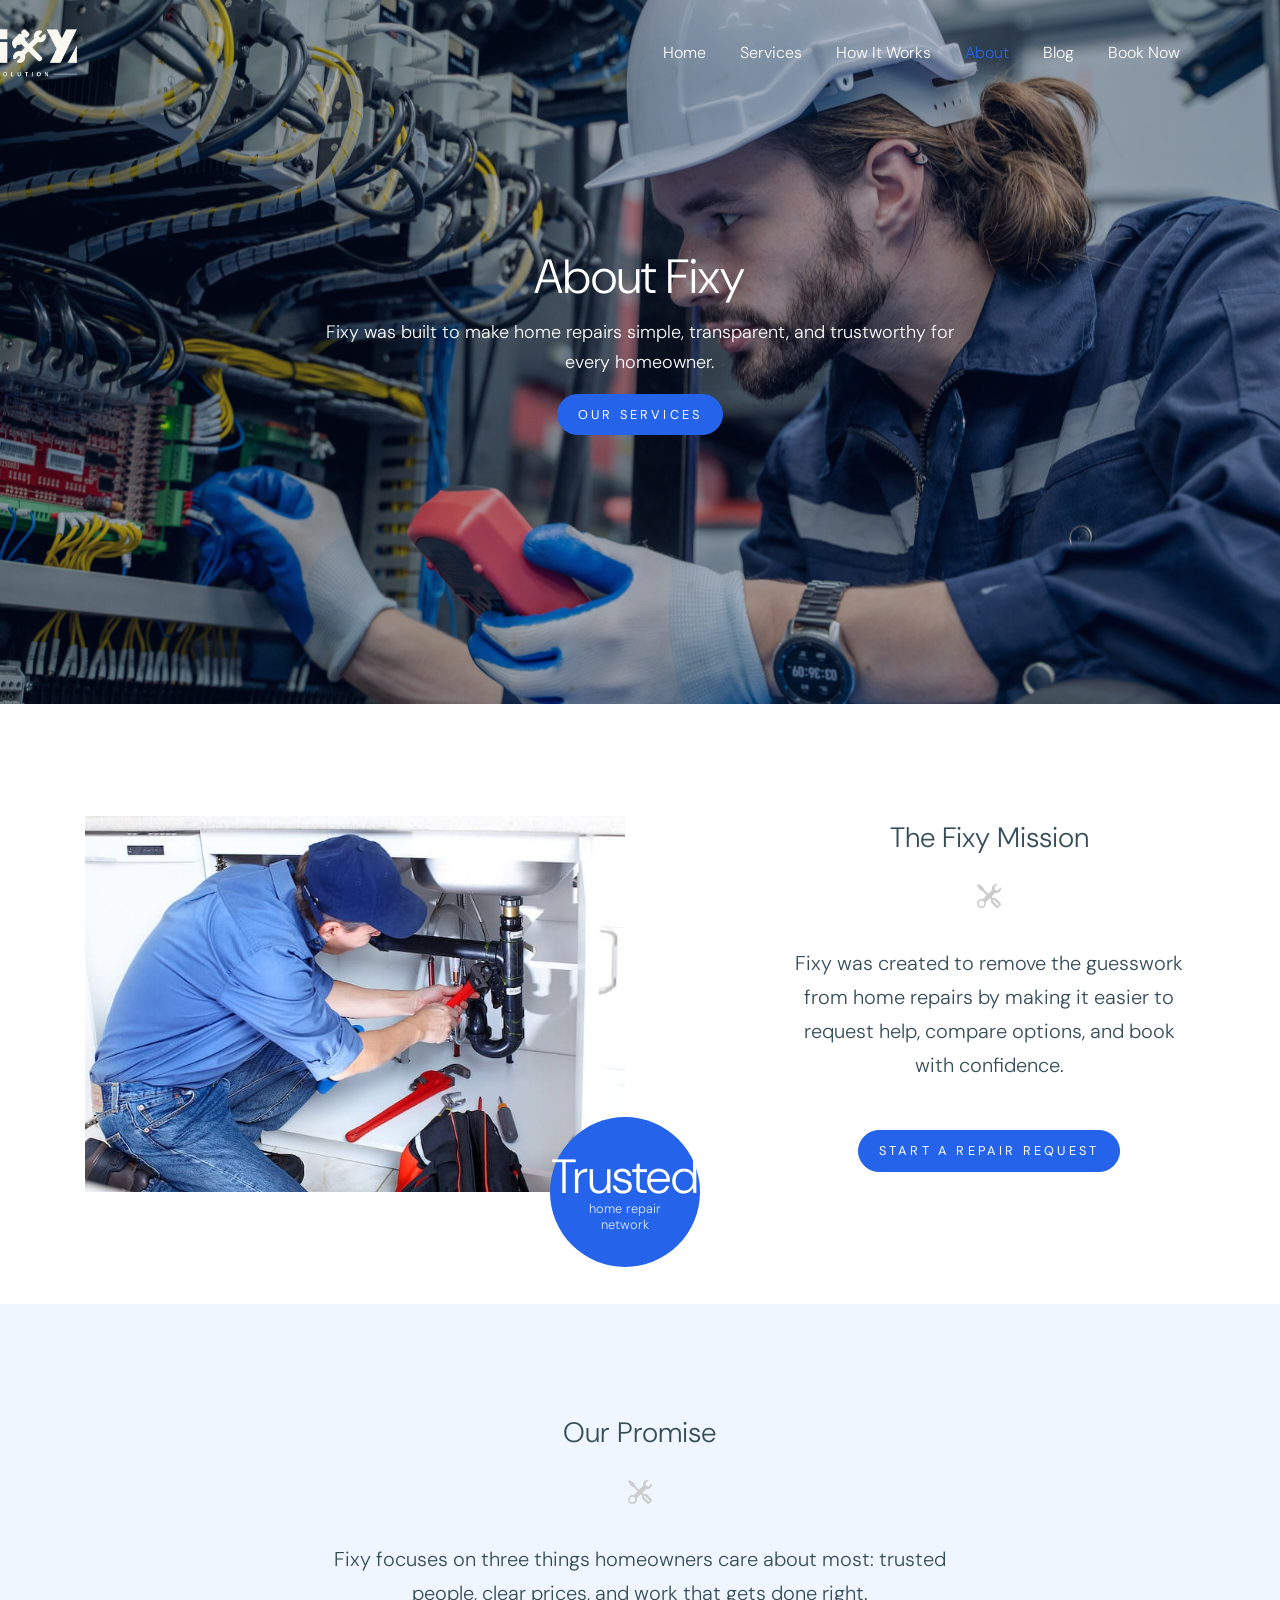
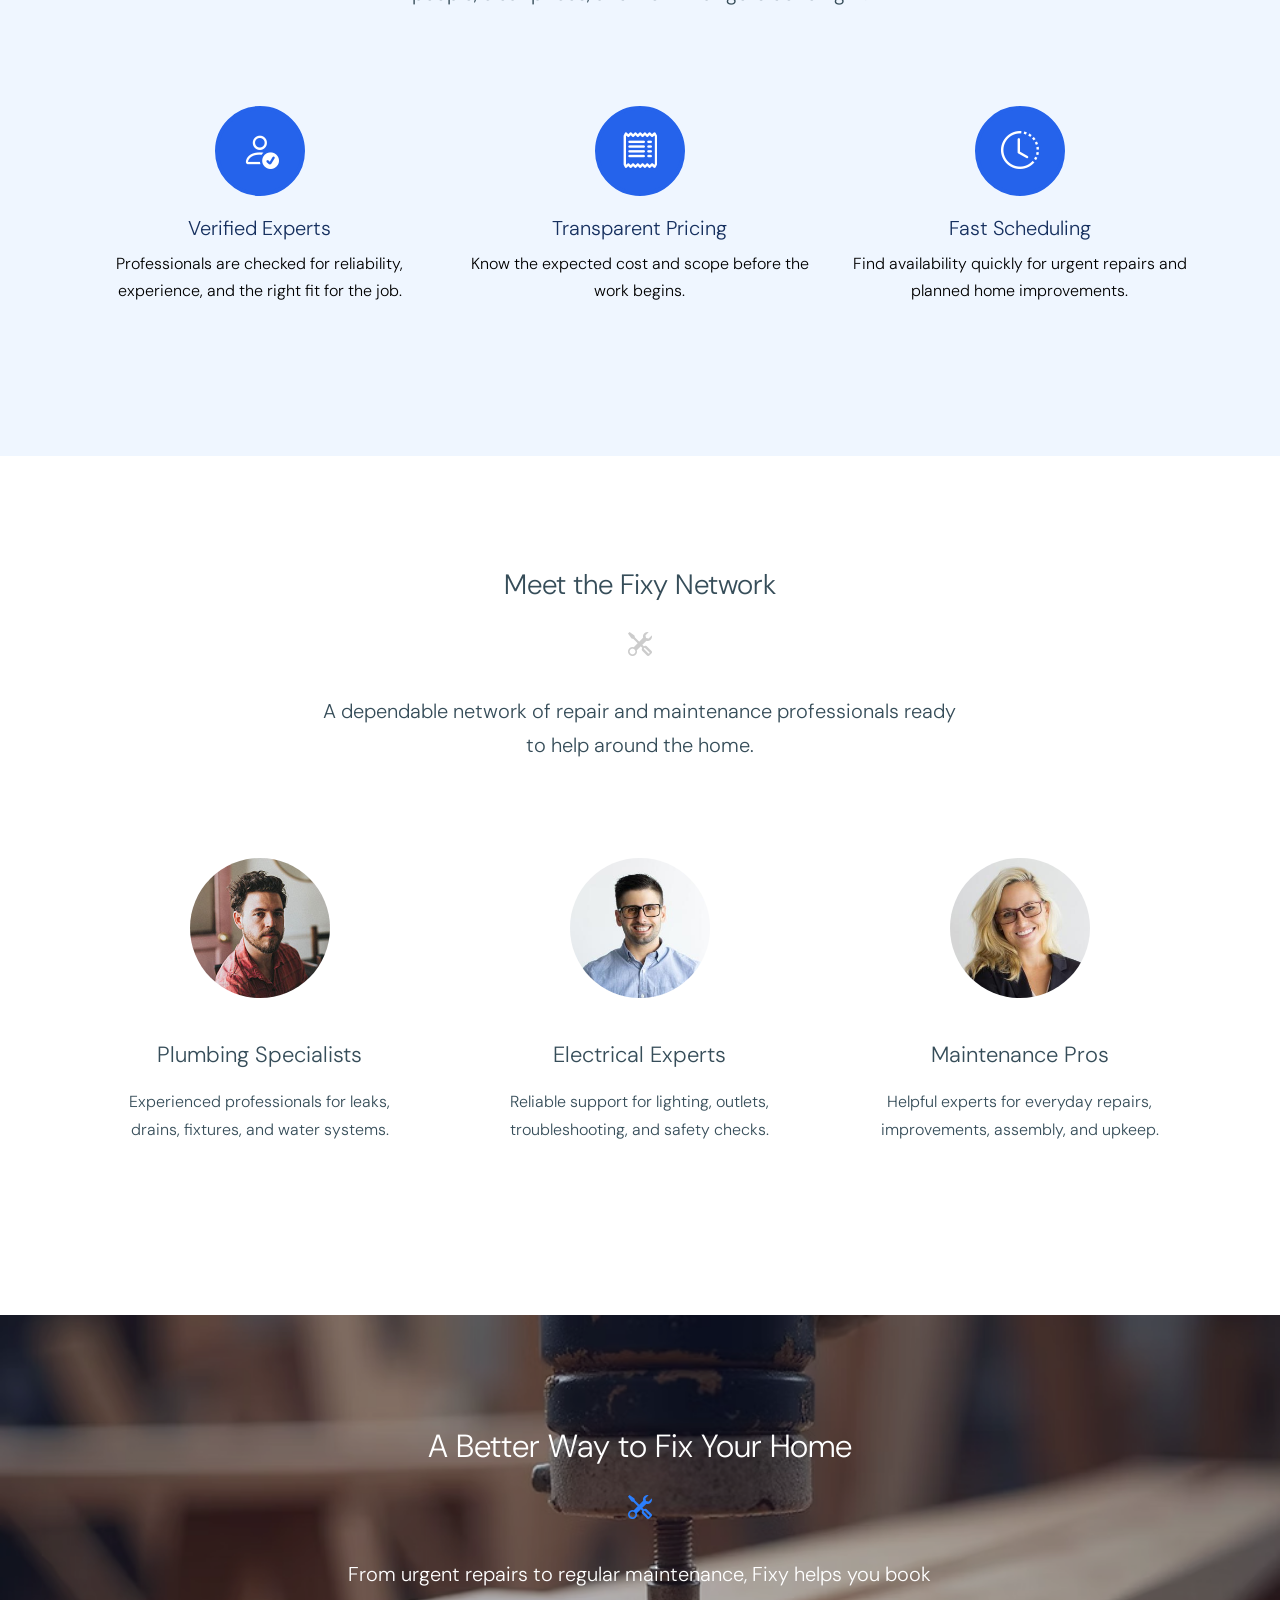
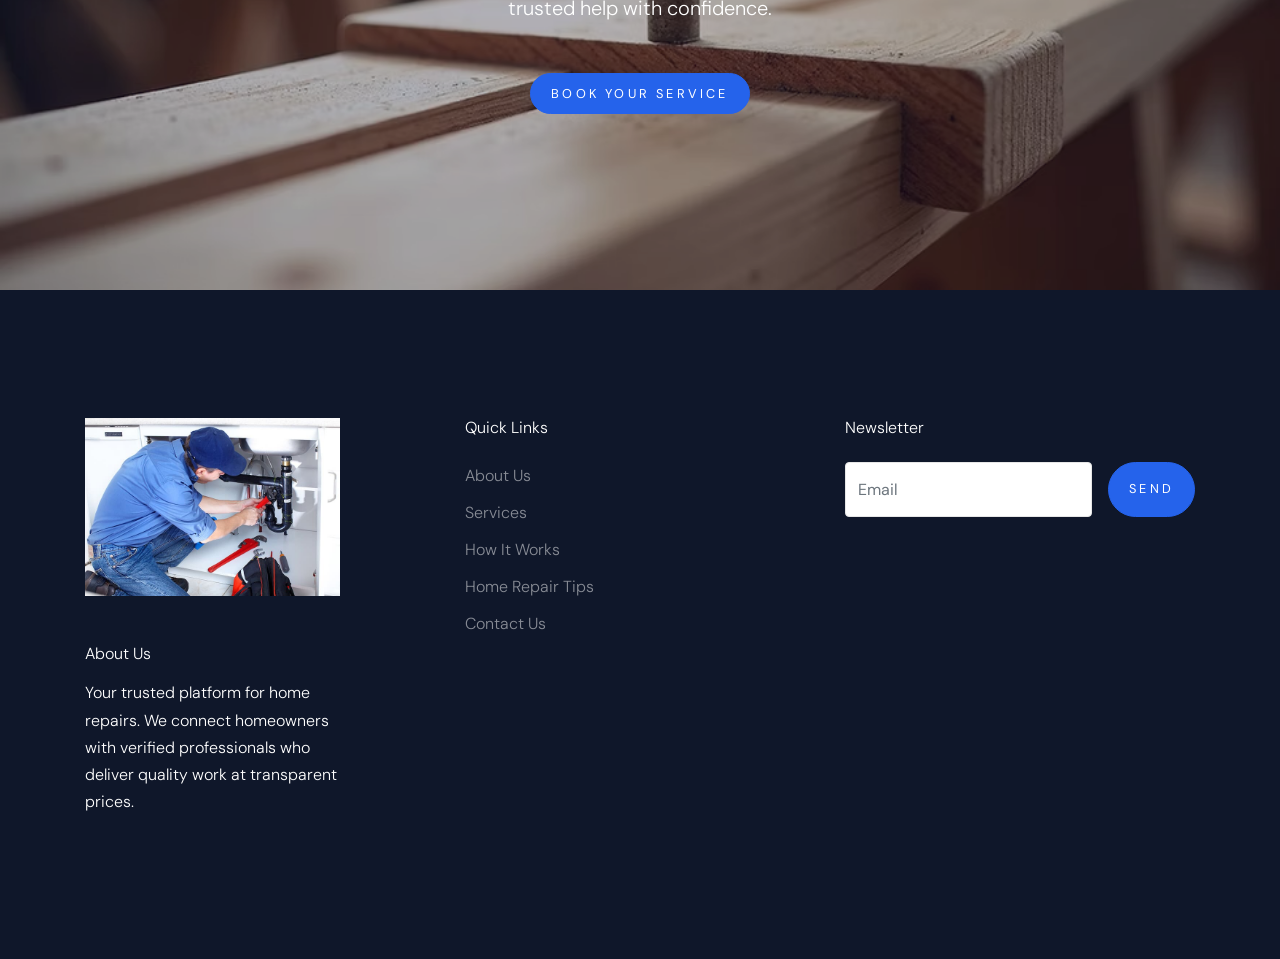
==== commit a537933b: "Add files via upload" ====
--- a/about.html
+++ b/about.html
@@ -2,15 +2,13 @@
 <html lang="en">
 
   <head>
-    <title>About Fixy | Home Repairs</title>
+    <title>Fixy | About</title>
     <link rel="icon" type="image/png" href="images/favicon.png">
     <meta charset="utf-8">
     <meta name="viewport" content="width=device-width, initial-scale=1, shrink-to-fit=no">
 
     <link href="https://fonts.googleapis.com/css?family=DM+Sans:300,400,700&display=swap" rel="stylesheet">
-
     <link rel="stylesheet" href="fonts/icomoon/style.css">
-
     <link rel="stylesheet" href="css/bootstrap.min.css">
     <link rel="stylesheet" href="css/bootstrap-datepicker.css">
     <link rel="stylesheet" href="css/jquery.fancybox.min.css">
@@ -18,18 +16,12 @@
     <link rel="stylesheet" href="css/owl.theme.default.min.css">
     <link rel="stylesheet" href="fonts/flaticon/font/flaticon.css">
     <link rel="stylesheet" href="css/aos.css">
-
-    <!-- MAIN CSS -->
+    <link href="https://cdn.jsdelivr.net/npm/bootstrap-icons@1.10.5/font/bootstrap-icons.css" rel="stylesheet">
     <link rel="stylesheet" href="css/style.css">
-
-  
-</head>
+  </head>
 
   <body data-spy="scroll" data-target=".site-navbar-target" data-offset="300">
-
-    
     <div class="site-wrap" id="home-section">
-
       <div class="site-mobile-menu site-navbar-target">
         <div class="site-mobile-menu-header">
           <div class="site-mobile-menu-close mt-3">
@@ -39,51 +31,39 @@
         <div class="site-mobile-menu-body"></div>
       </div>
 
-
-
       <header class="site-navbar site-navbar-target" role="banner">
-
         <div class="container">
           <div class="row align-items-center position-relative">
-
             <div class="col-3 ">
               <div class="site-logo">
-                <a href="index.html"><img src="images/fixy-logo.png" alt="Fixy Solution"></a>
-              </div>
-            </div>
-
-            <div class="col-9  text-right">
-              
-
+                <a href="index.html"><img src="images/fixylogo.png" alt="Fixy Solution"></a>
+              </div>
+            </div>
+            <div class="col-9 text-right">
               <span class="d-inline-block d-lg-none"><a href="#" class="text-white site-menu-toggle js-menu-toggle py-5 text-white"><span class="icon-menu h3 text-white"></span></a></span>
-
-              
-
               <nav class="site-navigation text-right ml-auto d-none d-lg-block" role="navigation">
                 <ul class="site-menu main-menu js-clone-nav ml-auto ">
-<li><a href="index.html" class="nav-link">Home</a></li>
-<li><a href="services.html" class="nav-link">Services</a></li>
-<li><a href="how-it-works.html" class="nav-link">How It Works</a></li>
-<li><a href="about.html" class="nav-link active">About</a></li>
-<li><a href="contact.html" class="nav-link">Book Now</a></li>
-</ul>
+                  <li><a href="index.html" class="nav-link">Home</a></li>
+                  <li><a href="services.html" class="nav-link">Services</a></li>
+                  <li><a href="how-it-works.html" class="nav-link">How It Works</a></li>
+                  <li class="active"><a href="about.html" class="nav-link active">About</a></li>
+                  <li><a href="blog.html" class="nav-link">Blog</a></li>
+                  <li><a href="contact.html" class="nav-link">Book Now</a></li>
+                </ul>
               </nav>
             </div>
-
-            
-          </div>
-        </div>
-
+          </div>
+        </div>
       </header>
 
     <div class="ftco-blocks-cover-1">
-      <div class="site-section-cover overlay" data-stellar-background-ratio="0.5" style="background-image: url('images/hero_1.jpg')">
+      <div class="site-section-cover overlay" data-stellar-background-ratio="0.5" style="background-image: url('images/img_2.jpg')">
         <div class="container">
           <div class="row align-items-center justify-content-center text-center">
             <div class="col-md-7">
               <h1 class="mb-3">About Fixy</h1>
-              <p>Making home repairs simple, smart, and trustworthy. Learn how Fixy is transforming the way homeowners find and book trusted professionals.</p>
-              <p><a href="#" class="btn btn-primary">Learn More</a></p>
+              <p>Fixy was built to make home repairs simple, transparent, and trustworthy for every homeowner.</p>
+              <p><a href="services.html" class="btn btn-primary">Our Services</a></p>
             </div>
           </div>
         </div>
@@ -92,183 +72,132 @@
 
     <div class="site-section">
       <div class="container">
+        <div class="row align-items-center">
+          <div class="col-lg-6 mb-5 mb-lg-0">
+            <div class="img-years"><img src="images/img_1.jpg" alt="Fixy professionals" class="img-fluid"><div class="year"><span>Trusted <span>home repair<br>network</span></span></div></div>
+          </div>
+          <div class="col-lg-5 ml-auto pl-lg-5 text-center">
+            <h3 class="text-center">The Fixy Mission</h3>
+            <div class="tool-icon"><i class="bi bi-tools"></i></div>
+            <p class="mb-5 lead">Fixy was created to remove the guesswork from home repairs by making it easier to request help, compare options, and book with confidence.</p>
+            <p><a href="contact.html" class="btn btn-primary">Start a Repair Request</a></p>
+          </div>
+        </div>
+      </div>
+    </div>
+
+    <div class="site-section bg-light">
+      <div class="container">
+
+          <div class="row justify-content-center mb-5">
+            <div class="col-md-7 text-center">
+              <h3 class="text-center">Our Promise</h3>
+                <div class="tool-icon"><i class="bi bi-tools"></i></div>
+            <p class="mb-5 lead">Fixy focuses on three things homeowners care about most: trusted people, clear prices, and work that gets done right.</p>
+            </div>
+          </div>
+
         <div class="row">
-          <div class="col-lg-6 mb-5 mb-lg-0">
-            <div class="img-years">
-              <img src="images/img_1.jpg" alt="Image" class="img-fluid">
-              <div class="year">
-                <span>3 <span>years in <br>excellent service</span></span>
-              </div>
-            </div>
-
-          </div>
-          <div class="col-lg-5 ml-auto pl-lg-5 text-center">
-            <h3 class="scissors text-center">Why Homeowners Trust Fixy</h3>
-            <p class="mb-5 lead">We built a platform that puts homeowners in control with verified pros, transparent pricing, and dependable support.</p>
-            <p><a href="#" class="btn btn-primary">Learn More</a></p>
-          </div>
-        </div>
-      </div>
-    </div>
-    
-    <div class="site-section bg-light">
-      <div class="container">
-        <div class="row justify-content-center text-center mb-5 section-2-title">
-          <div class="col-md-6">
-            <h3 class="scissors text-center">Our Core Values</h3>
-            <p class="mb-5 lead">We built a platform that makes finding, comparing, and booking trusted home-repair professionals feel effortless.</p>
-          </div>
-        </div>
-        <div class="row align-items-stretch">
-
-          <div class="col-lg-4 col-md-6 mb-5">
-            <div class="post-entry-1 h-100 person-1">
-              
-                <img src="images/person_1.jpg" alt="Image"
-                 class="img-fluid">
-            
-              <div class="post-entry-1-contents">
-                <span class="meta">Founder</span>
-                <h2>Trust</h2>
-                <p>Every professional is verified, licensed, and insured.</p>
-              </div>
-            </div>
-          </div>
-          <div class="col-lg-4 col-md-6 mb-5">
-            <div class="post-entry-1 h-100 person-1">
-              
-                <img src="images/person_2.jpg" alt="Image"
-                 class="img-fluid">
-            
-              <div class="post-entry-1-contents">
-                <span class="meta">Founder</span>
-                <h2>Convenience</h2>
-                <p>Book the right expert quickly with clear availability and fast scheduling.</p>
-              </div>
-            </div>
-          </div>
-
-          <div class="col-lg-4 col-md-6 mb-5">
-            <div class="post-entry-1 h-100 person-1">
-              
-                <img src="images/person_3.jpg" alt="Image"
-                 class="img-fluid">
-            
-              <div class="post-entry-1-contents">
-                <span class="meta">Founder</span>
-                <h2>Community</h2>
-                <p>We support local professionals and help homeowners find reliable help nearby.</p>
-              </div>
-            </div>
-          </div>
-
-          <div class="col-lg-4 col-md-6 mb-5">
-            <div class="post-entry-1 h-100 person-1">
-              
-                <img src="images/person_4.jpg" alt="Image"
-                 class="img-fluid">
-            
-              <div class="post-entry-1-contents">
-                <span class="meta">Founder</span>
-                <h2>Transparency</h2>
-                <p>No hidden fees and no surprises. See pricing before you book.</p>
-              </div>
-            </div>
-          </div>
-
-          <div class="col-lg-4 col-md-6 mb-5">
-            <div class="post-entry-1 h-100 person-1">
-              
-                <img src="images/person_5.jpg" alt="Image"
-                 class="img-fluid">
-            
-              <div class="post-entry-1-contents">
-                <span class="meta">Founder</span>
-                <h2>Quality</h2>
-                <p>We stand behind every completed repair with a satisfaction-first mindset.</p>
-              </div>
-            </div>
-          </div>
-
-          <div class="col-lg-4 col-md-6 mb-5">
-            <div class="post-entry-1 h-100 person-1">
-              
-                <img src="images/person_1.jpg" alt="Image"
-                 class="img-fluid">
-            
-              <div class="post-entry-1-contents">
-                <span class="meta">Founder</span>
-                <h2>Innovation</h2>
-                <p>Fixy makes home repairs feel as simple as ordering a service online.</p>
-              </div>
-            </div>
-          </div>
-
-
-        </div>
-      </div>
-    </div>
-
-
-    
-
-    <div class="site-section section-3" data-stellar-background-ratio="0.5" style="background-image: url('images/hero_1.jpg');">
+
+          <div class="col-lg-4 col-md-6 mb-4">
+            <div class="service-1 dark h-100">
+              <span class="service-1-icon"><i class="bi bi-person-check"></i></span>
+              <div class="service-1-contents">
+                <h3>Verified Experts</h3>
+                <p>Professionals are checked for reliability, experience, and the right fit for the job.</p>
+              </div>
+            </div>
+          </div>
+
+
+          <div class="col-lg-4 col-md-6 mb-4">
+            <div class="service-1 dark h-100">
+              <span class="service-1-icon"><i class="bi bi-receipt"></i></span>
+              <div class="service-1-contents">
+                <h3>Transparent Pricing</h3>
+                <p>Know the expected cost and scope before the work begins.</p>
+              </div>
+            </div>
+          </div>
+
+
+          <div class="col-lg-4 col-md-6 mb-4">
+            <div class="service-1 dark h-100">
+              <span class="service-1-icon"><i class="bi bi-clock-history"></i></span>
+              <div class="service-1-contents">
+                <h3>Fast Scheduling</h3>
+                <p>Find availability quickly for urgent repairs and planned home improvements.</p>
+              </div>
+            </div>
+          </div>
+
+        </div>
+      </div>
+    </div>
+
+    <div class="site-section">
+      <div class="container">
+
+          <div class="row justify-content-center mb-5">
+            <div class="col-md-7 text-center">
+              <h3 class="text-center">Meet the Fixy Network</h3>
+                <div class="tool-icon"><i class="bi bi-tools"></i></div>
+            <p class="mb-5 lead">A dependable network of repair and maintenance professionals ready to help around the home.</p>
+            </div>
+          </div>
+
+        <div class="row">
+          <div class="col-lg-4 col-md-6 mb-4"><div class="post-entry-1 h-100 text-center"><img src="images/person_1.jpg" alt="Plumbing specialist" class="img-fluid rounded-circle mb-4" style="max-width:140px;"><div class="post-entry-1-contents"><h2>Plumbing Specialists</h2><p>Experienced professionals for leaks, drains, fixtures, and water systems.</p></div></div></div>
+          <div class="col-lg-4 col-md-6 mb-4"><div class="post-entry-1 h-100 text-center"><img src="images/person_2.jpg" alt="Electrical specialist" class="img-fluid rounded-circle mb-4" style="max-width:140px;"><div class="post-entry-1-contents"><h2>Electrical Experts</h2><p>Reliable support for lighting, outlets, troubleshooting, and safety checks.</p></div></div></div>
+          <div class="col-lg-4 col-md-6 mb-4"><div class="post-entry-1 h-100 text-center"><img src="images/person_3.jpg" alt="Maintenance specialist" class="img-fluid rounded-circle mb-4" style="max-width:140px;"><div class="post-entry-1-contents"><h2>Maintenance Pros</h2><p>Helpful experts for everyday repairs, improvements, assembly, and upkeep.</p></div></div></div>
+        </div>
+      </div>
+    </div>
+
+    <div class="site-section section-3" data-stellar-background-ratio="0.5" style="background-image: url('images/img_3.jpg');">
       <div class="container">
         <div class="row justify-content-center text-center">
           <div class="col-7 text-center mb-5">
-            <h2 class="text-white scissors primary-color-icon text-center">Join thousands of happy customers</h2>
-            <p class="lead text-white mb-5">Over 10,000 repairs completed, 5,000+ happy customers, 500+ trusted professionals, and a 4.8-star rating.</p>
-            <p><a href="#" class="btn btn-primary">Explore Services</a></p>
-          </div>
-        </div>
-      </div>
-    </div>
-
-    
+            <h2 class="text-white text-center">A Better Way to Fix Your Home</h2>
+            <div class="tool-icon blue-icon"><i class="bi bi-tools "></i></div>
+            <p class="lead text-white mb-5">From urgent repairs to regular maintenance, Fixy helps you book trusted help with confidence.</p>
+            <p><a href="contact.html" class="btn btn-primary">Book Your Service</a></p>
+          </div>
+        </div>
+      </div>
+    </div>
 
     <footer class="site-footer">
       <div class="container">
         <div class="row">
           <div class="col-lg-3">
-            <img src="images/img_1.jpg" alt="Image" class="img-fluid mb-5">
+            <img src="images/img_1.jpg" alt="Fixy home repair service" class="img-fluid mb-5">
             <h2 class="footer-heading mb-3">About Us</h2>
-                <p>Your trusted platform for home repairs. We connect homeowners with verified professionals who deliver quality work at transparent prices. </p>
+            <p>Your trusted platform for home repairs. We connect homeowners with verified professionals who deliver quality work at transparent prices.</p>
           </div>
           <div class="col-lg-8 ml-auto">
             <div class="row">
               <div class="col-lg-6 ml-auto">
                 <h2 class="footer-heading mb-4">Quick Links</h2>
                 <ul class="list-unstyled">
-                  <li><a href="#">About Us</a></li>
-                  <li><a href="#">Testimonials</a></li>
-                  <li><a href="#">Terms of Service</a></li>
-                  <li><a href="#">Privacy</a></li>
-                  <li><a href="#">Contact Us</a></li>
+                  <li><a href="about.html">About Us</a></li>
+                  <li><a href="services.html">Services</a></li>
+                  <li><a href="how-it-works.html">How It Works</a></li>
+                  <li><a href="blog.html">Home Repair Tips</a></li>
+                  <li><a href="contact.html">Contact Us</a></li>
                 </ul>
               </div>
               <div class="col-lg-6">
                 <h2 class="footer-heading mb-4">Newsletter</h2>
-                <form action="#" class="d-flex" class="subscribe">
+                <form action="#" class="d-flex subscribe">
                   <input type="text" class="form-control mr-3" placeholder="Email">
                   <input type="submit" value="Send" class="btn btn-primary">
                 </form>
               </div>
-              
-            </div>
-          </div>
-        </div>
-        <div class="row pt-5 mt-5 text-center">
-          <div class="col-md-12">
-            <div class="border-top pt-5">
-              <p>
-            <!-- Link back to Colorlib can't be removed. Template is licensed under CC BY 3.0. -->
-            Copyright &copy;<script>document.write(new Date().getFullYear());</script> All rights reserved | Customized for Fixy home repairs
-            <!-- Link back to Colorlib can't be removed. Template is licensed under CC BY 3.0. -->
-            </p>
-            </div>
-          </div>
-
-        </div>
+            </div>
+          </div>
+        </div>
+    
       </div>
     </footer>
 
@@ -287,10 +216,6 @@
     <script src="js/jquery.easing.1.3.js"></script>
     <script src="js/bootstrap-datepicker.min.js"></script>
     <script src="js/aos.js"></script>
-
     <script src="js/main.js"></script>
-
   </body>
-
 </html>
-
--- a/css/style.css
+++ b/css/style.css
@@ -455,10 +455,14 @@
   .site-navbar .toggle-button {
     position: absolute;
     right: 0px; }
+
+
   .site-navbar .site-logo {
     margin: 0;
     padding: 0;
-    font-size: 1.7rem; }
+    font-size: 1.7rem; 
+  
+  }
     .site-navbar .site-logo a {
       text-transform: uppercase;
       color: #fff; }
@@ -1685,8 +1689,18 @@
 
 /* Fixy blue theme overrides */
 :root{--fixy-blue:#2563eb;--fixy-blue-dark:#1d4ed8;--fixy-blue-deep:#1e3a8a;--fixy-blue-soft:#eff6ff;}
-.site-navbar{padding-top:1.35rem;padding-bottom:1.35rem;}
-.site-navbar .site-logo img{max-height:66px;width:auto;display:block;}
+.site-navbar{padding-top:0.5rem;padding-bottom:1.35rem;}
+.site-navbar .site-logo img {
+  max-height: 90px;
+  width: auto;
+  display: block;
+  transform: scale(1.3);
+  transform-origin: left center;
+}
+
+.site-navbar .site-logo {
+  transform: translateX(-150px);
+}
 .site-navbar .site-navigation .site-menu>li>a,.site-navbar .site-logo a,.text-primary,a{color:var(--fixy-blue);}
 .site-navbar .site-navigation .site-menu>li>a:hover,.site-navbar .site-navigation .site-menu>li>a.active,.site-navbar .site-navigation .site-menu>li.active>a,.footer a:hover,.site-mobile-menu .site-nav-wrap a:hover{color:var(--fixy-blue)!important;}
 .btn.btn-primary,.owl-theme .owl-dots .owl-dot.active span,.service-1-icon,.year,.scissors:before{background:var(--fixy-blue)!important;border-color:var(--fixy-blue)!important;}
@@ -1698,3 +1712,15 @@
 .year span span{color:#dbeafe!important;}
 .item-1 img,.place img{background:#fff;padding:18px;border-radius:20px;box-shadow:0 8px 24px rgba(37,99,235,.08);}
 .site-logo img{filter:none!important;}
+
+
+.cta-now {
+  font-weight: 900;
+  font-size: 1.3em;
+  color: #ffffff;
+  
+  padding: 0px 5px;
+
+
+}
+
